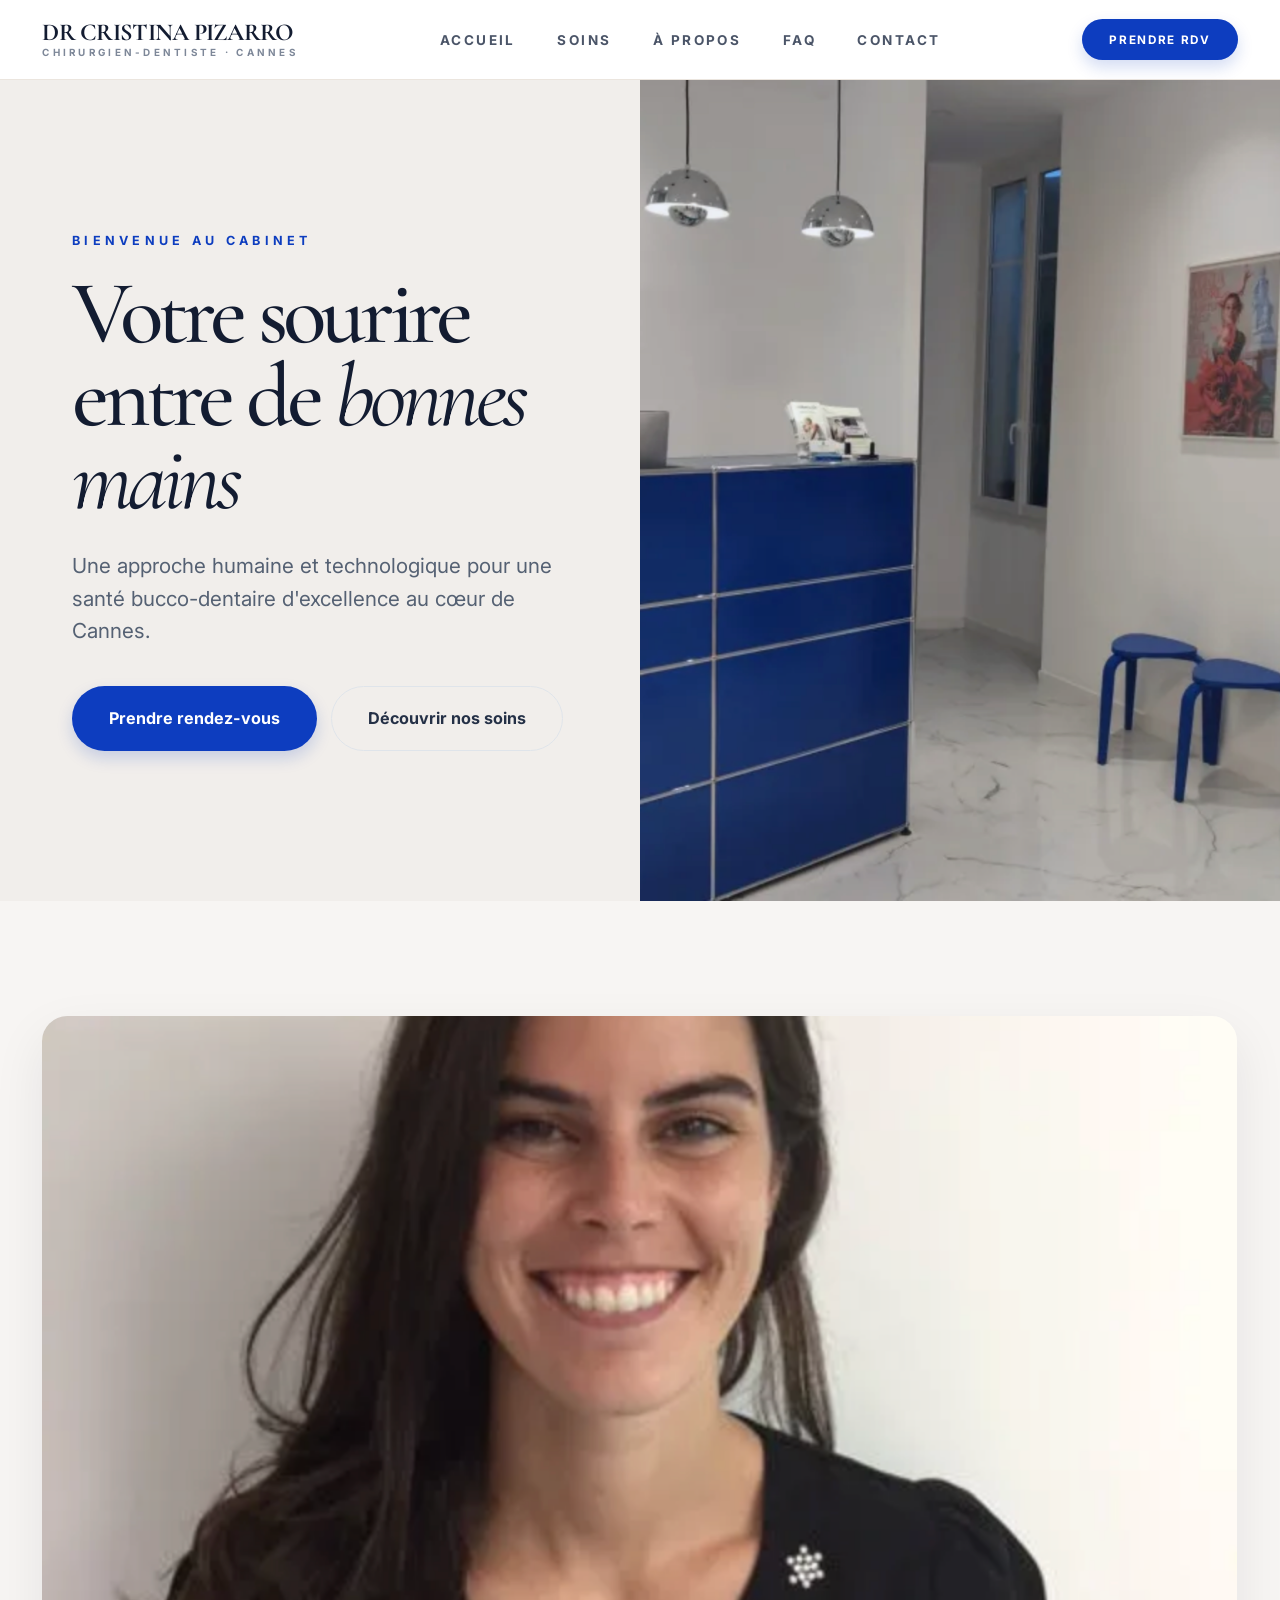
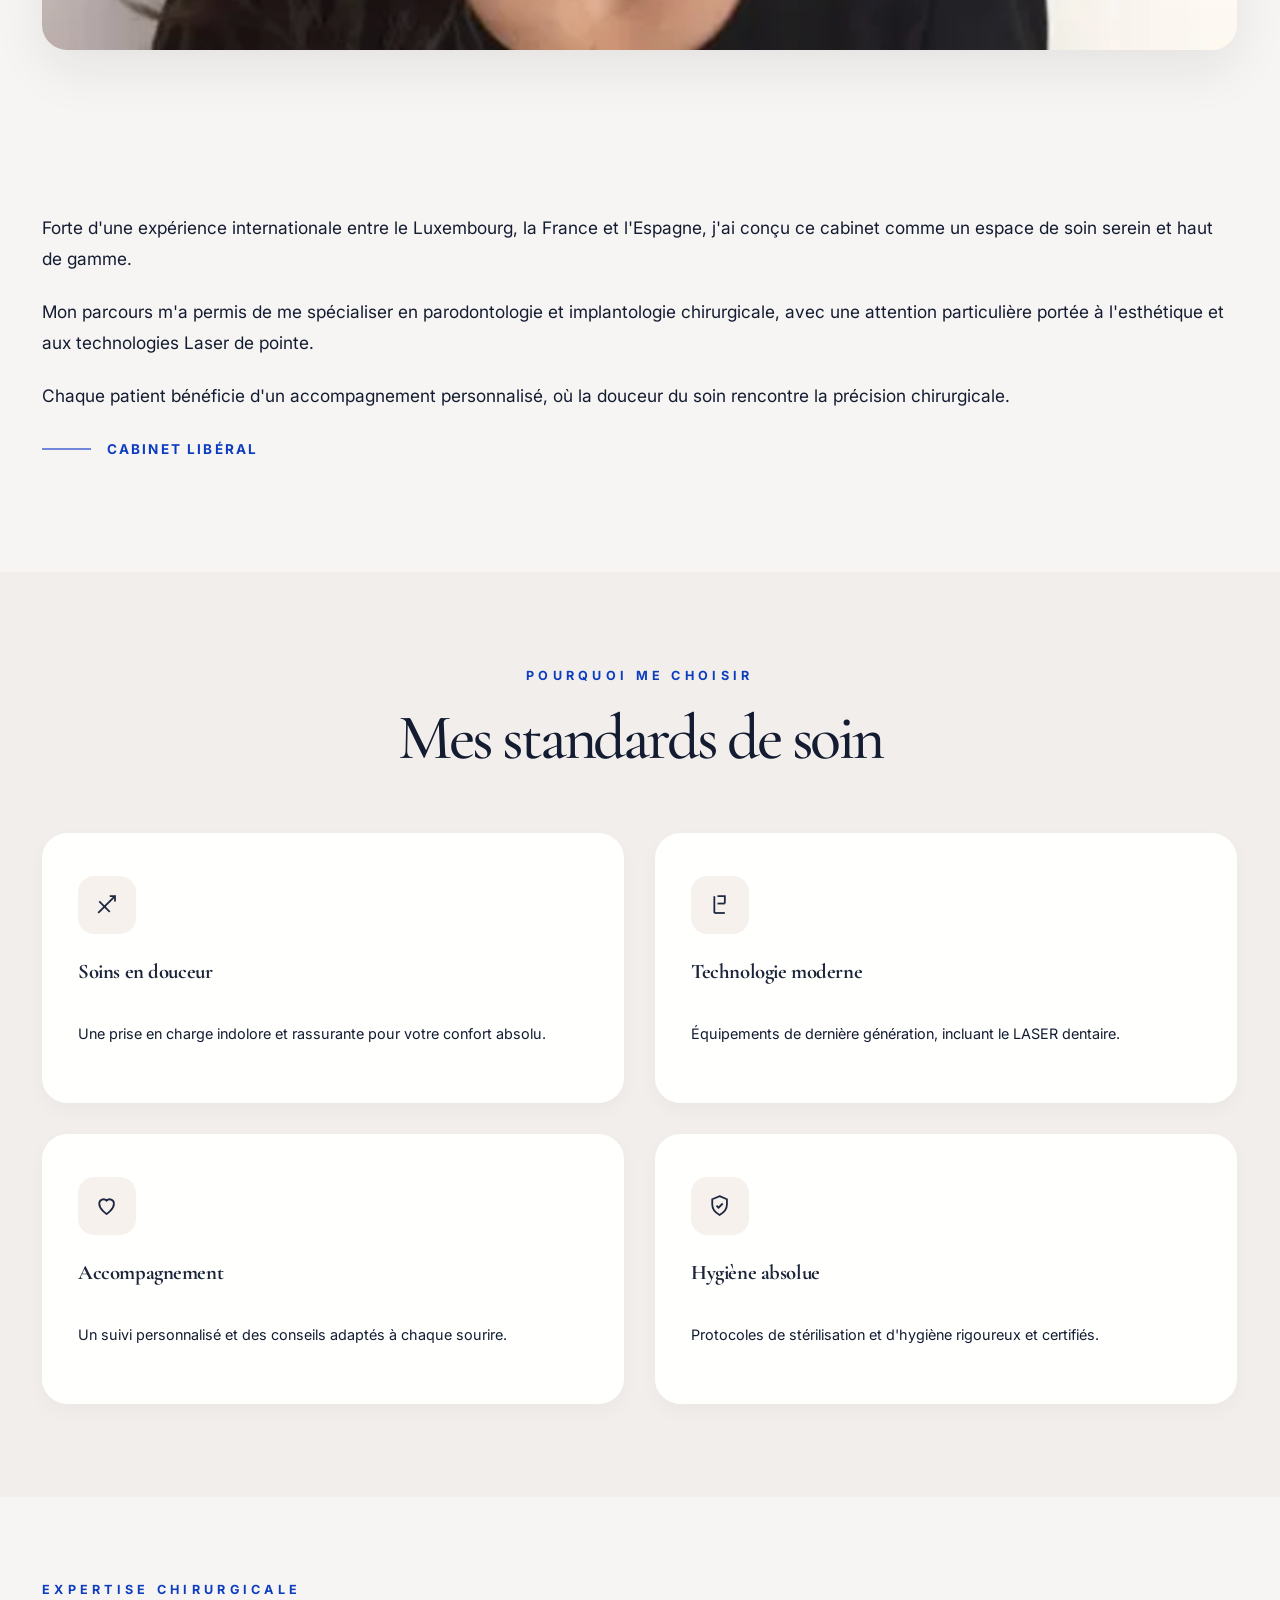
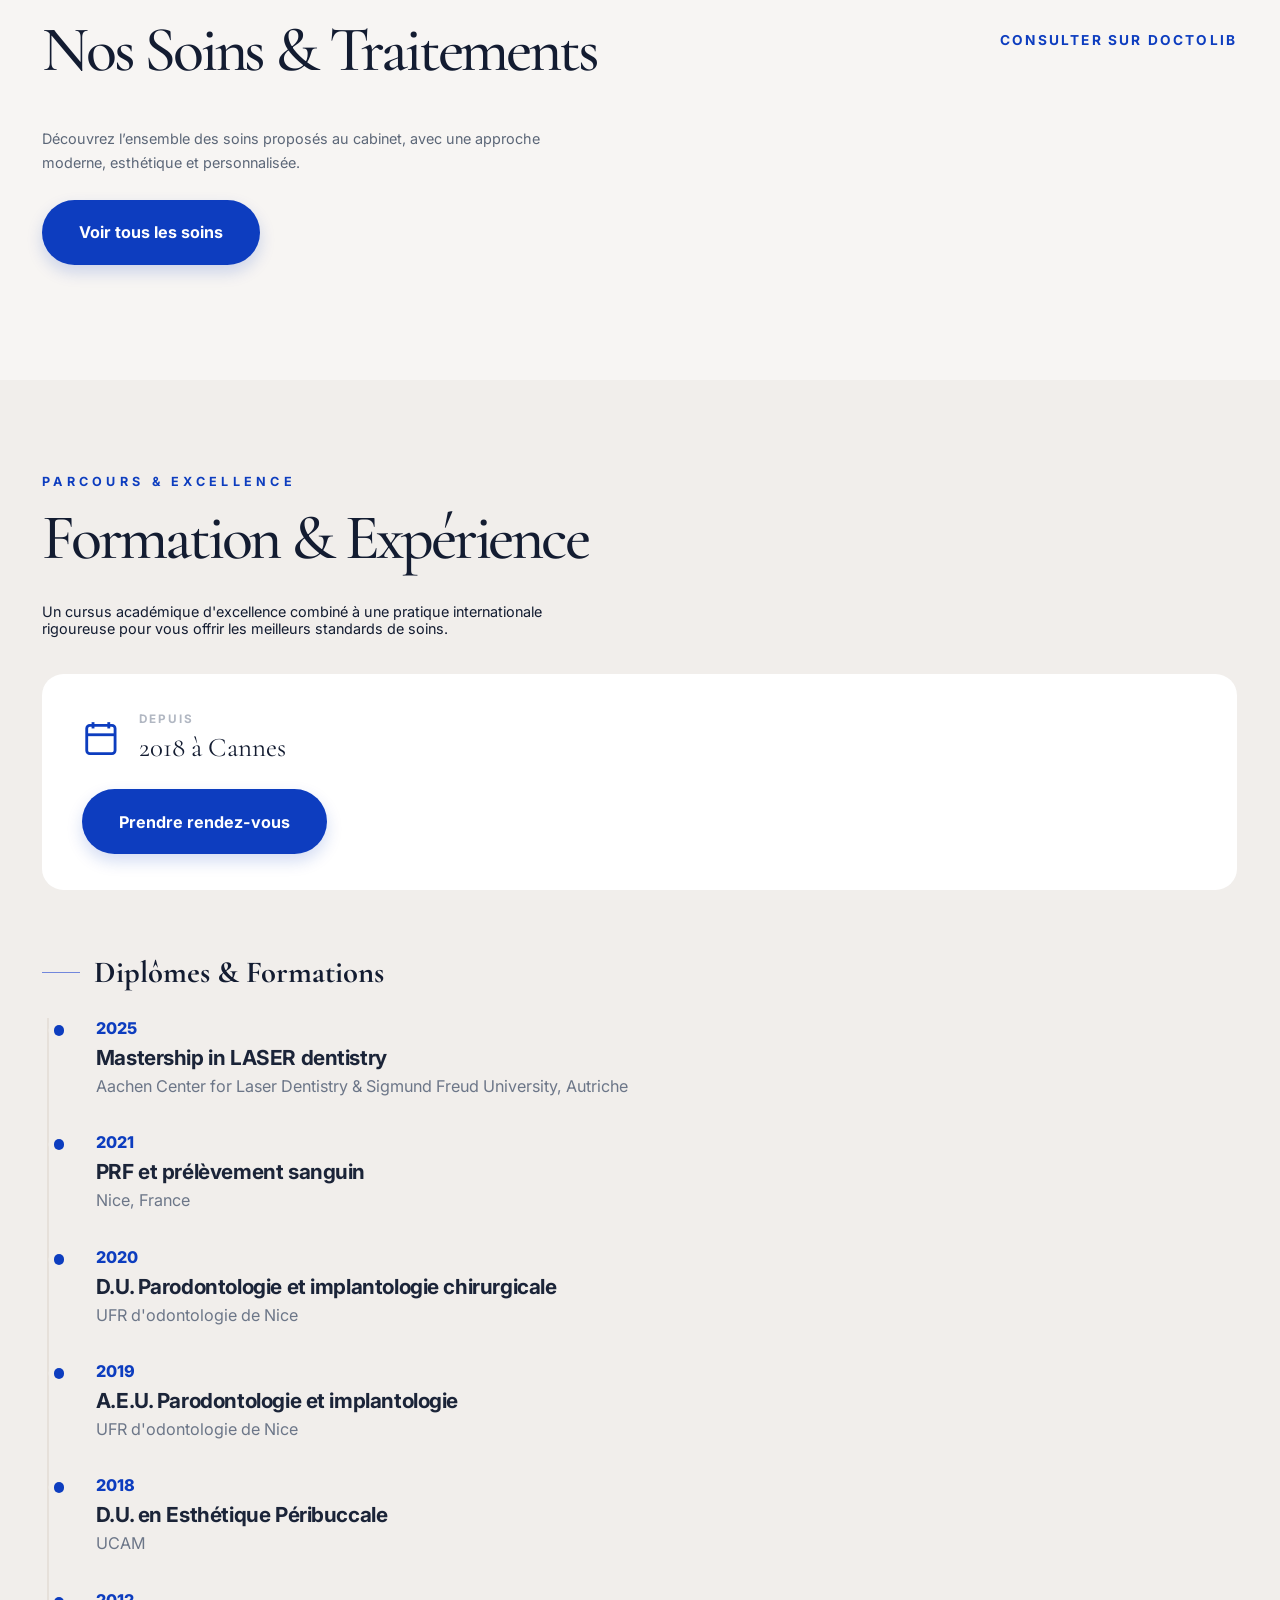
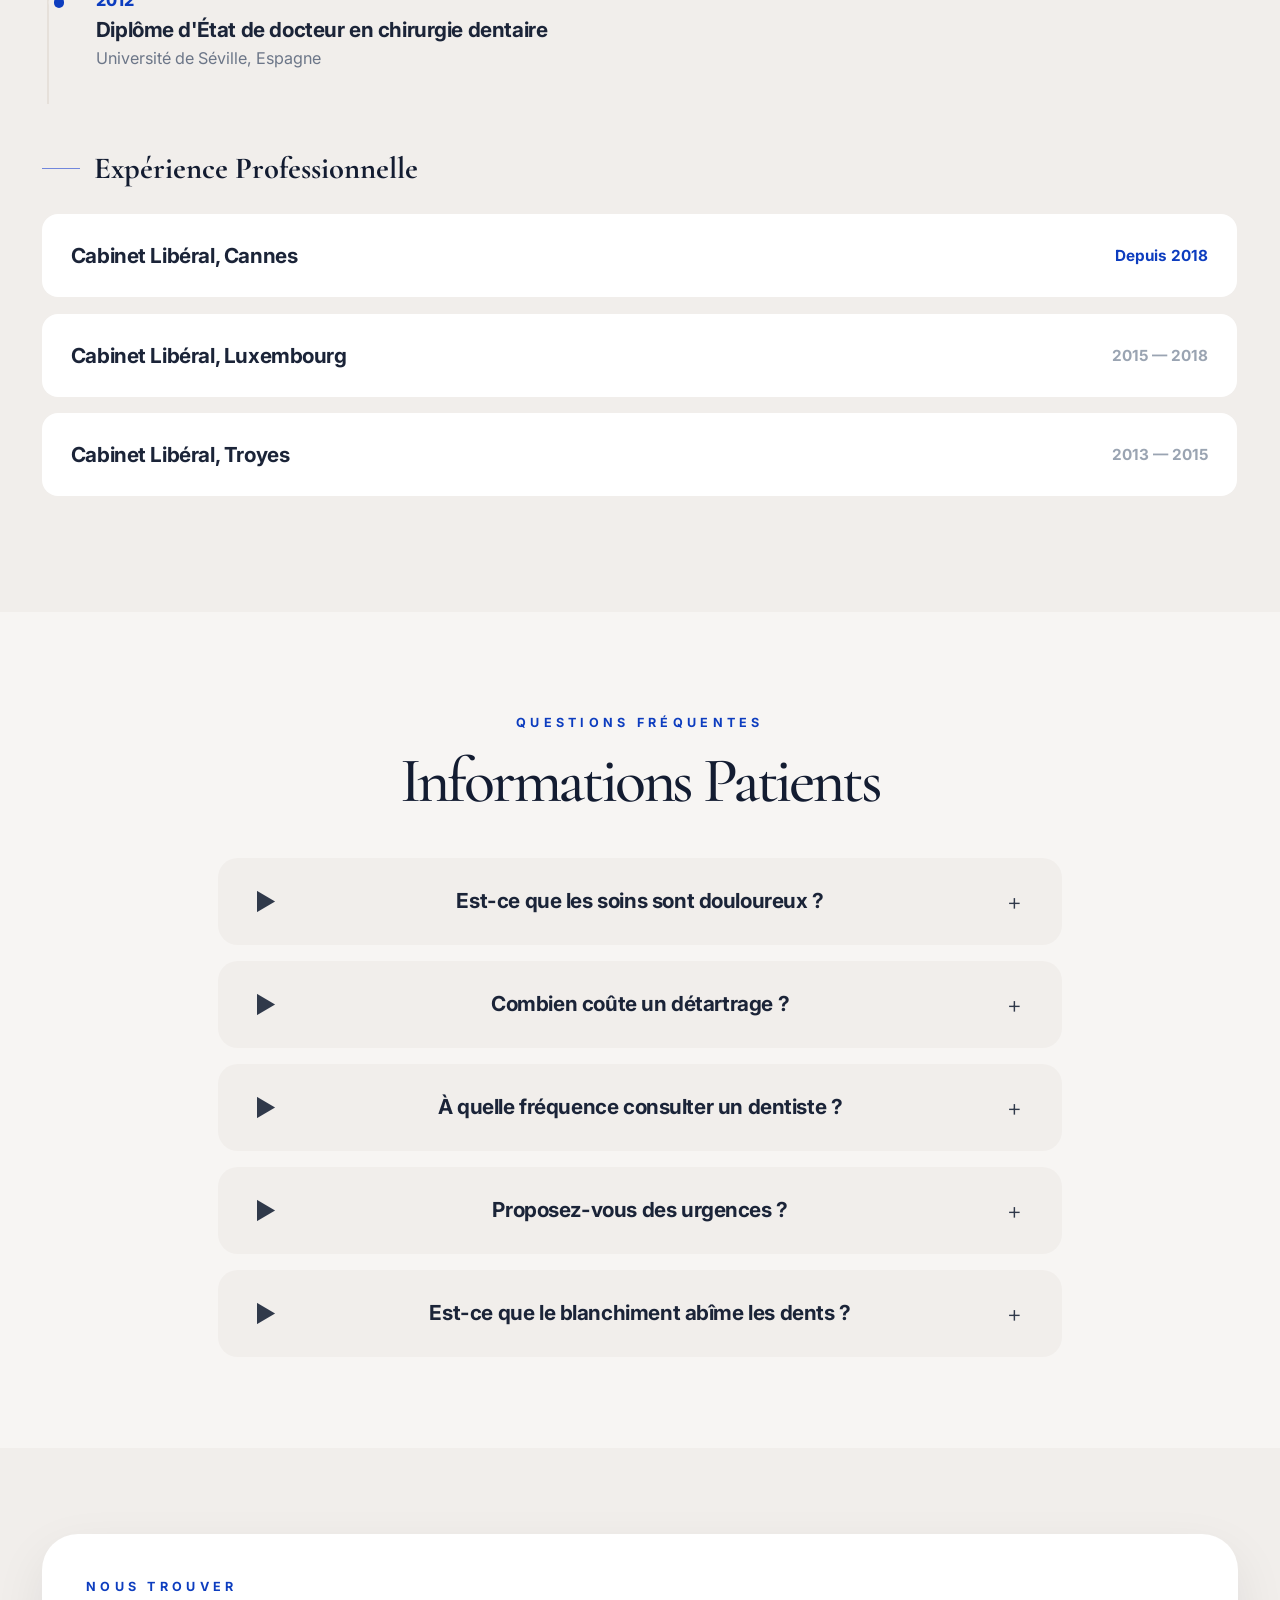
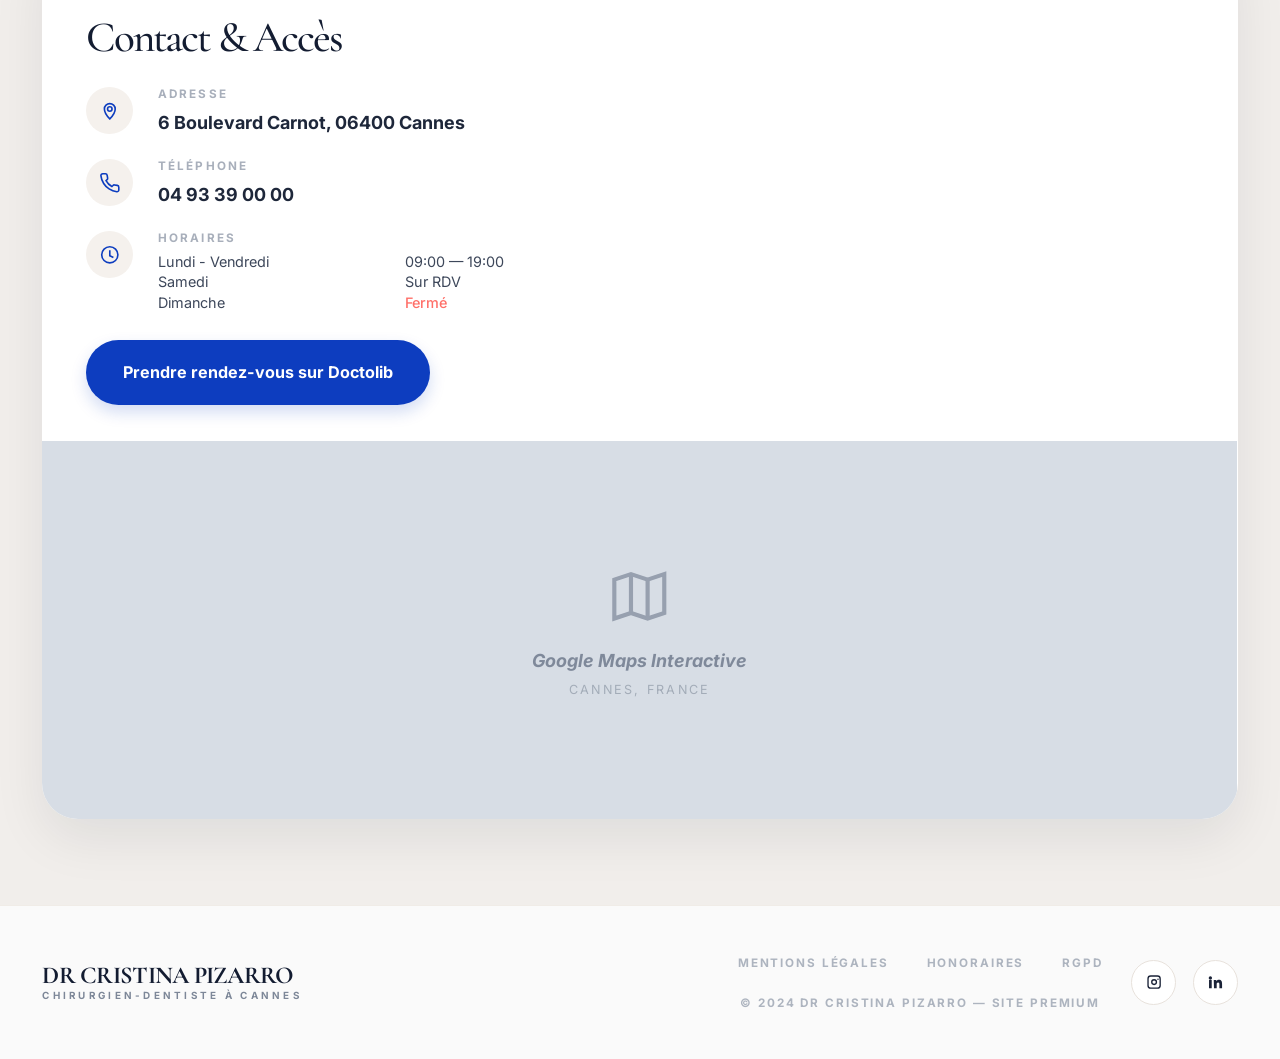
==== index.html @ de42d4ff "first commit" ====
<!DOCTYPE html>
<html lang="fr">
  <head>
    <meta charset="UTF-8" />
    <meta name="viewport" content="width=device-width, initial-scale=1.0" />
    <title>Dr Cristina Pizarro — Chirurgien-dentiste</title>
    <link rel="preconnect" href="https://fonts.googleapis.com" />
    <link rel="preconnect" href="https://fonts.gstatic.com" crossorigin />
    <link rel="stylesheet" href="style.css" />
    <link
      href="https://fonts.googleapis.com/css2?family=Inter:wght@300;400;500;600;700;800&family=Cormorant+Garamond:wght@400;500;600;700&display=swap"
      rel="stylesheet"
    />
  </head>
  <body>
    <header class="site-header">
      <div class="container site-header__inner">
        <a class="brand" href="#accueil">
          <span class="brand__title">DR CRISTINA PIZARRO</span>
          <span class="brand__subtitle">CHIRURGIEN-DENTISTE · CANNES</span>
        </a>

        <nav class="nav">
          <a href="#accueil">Accueil</a>
          <a href="#soins">Soins</a>
          <a href="#apropos">À propos</a>
          <a href="#faq">FAQ</a>
          <a href="#contact">Contact</a>
        </nav>

        <a class="btn btn--primary btn--sm" href="https://www.doctolib.fr/dentiste/cannes/cristina-pizarro-cannes">Prendre RDV</a>
      </div>
    </header>

    <main>
      <section class="hero" id="accueil">
        <div class="hero__grid">
          <div class="hero__left">
            <div class="hero__content">
              <span class="eyebrow">Bienvenue au cabinet</span>
              <h1>
                Votre sourire<br />
                entre de <em>bonnes<br />mains</em>
              </h1>
              <p>
                Une approche humaine et technologique pour une santé
                bucco-dentaire d'excellence au cœur de Cannes.
              </p>
              <div class="hero__actions">
                <a class="btn btn--primary" href="#https://www.doctolib.fr/dentiste/cannes/cristina-pizarro-cannes">Prendre rendez-vous</a>
                <a class="btn btn--secondary" href="soins.html">Découvrir nos soins</a>
              </div>
            </div>
          </div>

          <div class="hero__right">
            <img
              src="cabinet.png"
              alt="Cabinet dentaire"
              class="hero__image"
            />
          </div>
        </div>
      </section>

      <section class="section about" id="apropos">
        <div class="container about__grid">
          <div class="portrait-card">
            <img src="photo.png" alt="Dr Cristina Pizarro" />

            
          </div>

          <div class="about__text">
            <h2>Une approche moderne et humaine</h2>
            <p>
              Forte d'une expérience internationale entre le Luxembourg, la
              France et l'Espagne, j'ai conçu ce cabinet comme un espace de soin
              serein et haut de gamme.
            </p>
            <p>
              Mon parcours m'a permis de me spécialiser en parodontologie et
              implantologie chirurgicale, avec une attention particulière portée
              à l'esthétique et aux technologies Laser de pointe.
            </p>
            <p>
              Chaque patient bénéficie d'un accompagnement personnalisé, où la
              douceur du soin rencontre la précision chirurgicale.
            </p>
            <div class="mini-label">Cabinet libéral</div>
          </div>
        </div>
      </section>

      <section class="section why">
        <div class="container">
          <div class="why__head">
            <span class="eyebrow">Pourquoi me choisir</span>
            <h2 class="section-title" style="margin-top: 24px">
              Mes standards de soin
            </h2>
          </div>

          <div class="why__cards">
            <article class="card">
              <div class="icon-box">
                <svg viewBox="0 0 24 24">
                  <path d="M20 4L9 15" />
                  <path d="M15 4h5v5" />
                  <path d="M4 20l7-7" />
                  <path d="M5 9l10 10" />
                </svg>
              </div>
              <h3 class="serif">Soins en douceur</h3>
              <p>
                Une prise en charge indolore et rassurante pour votre confort
                absolu.
              </p>
            </article>

            <article class="card">
              <div class="icon-box">
                <svg viewBox="0 0 24 24">
                  <path d="M7 4v16" />
                  <path d="M7 20h10" />
                  <path d="M10 4h7v7" />
                  <path d="M10 11h7" />
                </svg>
              </div>
              <h3 class="serif">Technologie moderne</h3>
              <p>
                Équipements de dernière génération, incluant le LASER dentaire.
              </p>
            </article>

            <article class="card">
              <div class="icon-box">
                <svg viewBox="0 0 24 24">
                  <path
                    d="M12 20s-7-4.35-7-10a4 4 0 0 1 7-2.65A4 4 0 0 1 19 10c0 5.65-7 10-7 10z"
                  />
                </svg>
              </div>
              <h3 class="serif">Accompagnement</h3>
              <p>Un suivi personnalisé et des conseils adaptés à chaque sourire.</p>
            </article>

            <article class="card">
              <div class="icon-box">
                <svg viewBox="0 0 24 24">
                  <path d="M12 3l7 3v5c0 5-3.5 8-7 10-3.5-2-7-5-7-10V6l7-3z" />
                  <path d="M9 12l2 2 4-4" />
                </svg>
              </div>
              <h3 class="serif">Hygiène absolue</h3>
              <p>
                Protocoles de stérilisation et d'hygiène rigoureux et certifiés.
              </p>
            </article>
          </div>
        </div>
      </section>

      <section class="section care" id="soins">
        <div class="container">
          <div class="care__head">
            <div>
              <span class="eyebrow">Expertise chirurgicale</span>
              <h2 class="section-title" style="margin-top: 22px">
                Nos Soins & Traitements
              </h2>
            </div>
            <a class="care__link" href="https://www.doctolib.fr/dentiste/cannes/cristina-pizarro-cannes">Consulter sur Doctolib</a>
          </div>

          <div class="care__cta">
  <p>
    Découvrez l’ensemble des soins proposés au cabinet, avec une approche moderne, esthétique et personnalisée.
  </p>

  <a class="btn btn--primary" href="soins.html">
    Voir tous les soins
  </a>
</div>
        </div>
      </section>

      <section class="section experience">
        <div class="container experience__grid">
          <div class="experience__sticky">
            <span class="eyebrow">Parcours & excellence</span>
            <h2 class="section-title" style="margin-top: 18px">
              Formation & Expérience
            </h2>
            <p class="experience__intro" style="margin-top: 34px; max-width: 560px">
              Un cursus académique d'excellence combiné à une pratique
              internationale rigoureuse pour vous offrir les meilleurs standards
              de soins.
            </p>

            <div class="appointment-card">
              <div class="appointment-card__top">
                <svg
                  class="calendar-icon"
                  viewBox="0 0 24 24"
                  fill="none"
                  stroke="currentColor"
                  stroke-width="1.8"
                >
                  <path d="M7 2v4" />
                  <path d="M17 2v4" />
                  <rect x="3" y="4" width="18" height="18" rx="2" />
                  <path d="M3 10h18" />
                </svg>
                <div>
                  <div class="appointment-card__label">Depuis</div>
                  <div class="appointment-card__date">2018 à Cannes</div>
                </div>
              </div>
              <a class="btn btn--primary" href="https://www.doctolib.fr/dentiste/cannes/cristina-pizarro-cannes">Prendre rendez-vous</a>
            </div>
          </div>

          <div>
            <div class="timeline-group">
              <h3 class="timeline-title">Diplômes & Formations</h3>
              <div class="timeline-list">
                <article class="timeline-item">
                  <div class="timeline-item__year">2025</div>
                  <div class="timeline-item__title">
                    Mastership in LASER dentistry
                  </div>
                  <div class="timeline-item__subtitle">
                    Aachen Center for Laser Dentistry & Sigmund Freud
                    University, Autriche
                  </div>
                </article>

                <article class="timeline-item">
                  <div class="timeline-item__year">2021</div>
                  <div class="timeline-item__title">PRF et prélèvement sanguin</div>
                  <div class="timeline-item__subtitle">Nice, France</div>
                </article>

                <article class="timeline-item">
                  <div class="timeline-item__year">2020</div>
                  <div class="timeline-item__title">
                    D.U. Parodontologie et implantologie chirurgicale
                  </div>
                  <div class="timeline-item__subtitle">
                    UFR d'odontologie de Nice
                  </div>
                </article>

                <article class="timeline-item">
                  <div class="timeline-item__year">2019</div>
                  <div class="timeline-item__title">
                    A.E.U. Parodontologie et implantologie
                  </div>
                  <div class="timeline-item__subtitle">
                    UFR d'odontologie de Nice
                  </div>
                </article>

                <article class="timeline-item">
                  <div class="timeline-item__year">2018</div>
                  <div class="timeline-item__title">
                    D.U. en Esthétique Péribuccale
                  </div>
                  <div class="timeline-item__subtitle">UCAM</div>
                </article>

                <article class="timeline-item">
                  <div class="timeline-item__year">2012</div>
                  <div class="timeline-item__title">
                    Diplôme d'État de docteur en chirurgie dentaire
                  </div>
                  <div class="timeline-item__subtitle">
                    Université de Séville, Espagne
                  </div>
                </article>
              </div>
            </div>

            <div class="timeline-group">
              <h3 class="timeline-title">Expérience Professionnelle</h3>
              <div class="experience-list">
                <article class="exp-row">
                  <div class="exp-row__title">Cabinet Libéral, Cannes</div>
                  <div class="exp-row__date">Depuis 2018</div>
                </article>

                <article class="exp-row">
                  <div class="exp-row__title">Cabinet Libéral, Luxembourg</div>
                  <div class="exp-row__date" style="color: #9aa4b2">
                    2015 — 2018
                  </div>
                </article>

                <article class="exp-row">
                  <div class="exp-row__title">Cabinet Libéral, Troyes</div>
                  <div class="exp-row__date" style="color: #9aa4b2">
                    2013 — 2015
                  </div>
                </article>
              </div>
            </div>
          </div>
        </div>
      </section>

      <section class="section faq" id="faq">
        <div class="container">
          <div class="faq__head">
            <span class="eyebrow">Questions fréquentes</span>
            <h2 class="section-title" style="margin-top: 20px">
              Informations Patients
            </h2>
          </div>

          <div class="faq__list">
            <article class="faq-item">
              <button class="faq-trigger" type="button">
                <span class="faq-arrow">▶</span>
                <span class="faq-question">Est-ce que les soins sont douloureux ?</span>
                <span class="faq-plus">+</span>
              </button>
              <div class="faq-answer">
                Non, le cabinet privilégie des protocoles doux, une anesthésie
                adaptée et une approche rassurante pour limiter au maximum
                l'inconfort.
              </div>
            </article>

            <article class="faq-item">
              <button class="faq-trigger" type="button">
                <span class="faq-arrow">▶</span>
                <span class="faq-question">Combien coûte un détartrage ?</span>
                <span class="faq-plus">+</span>
              </button>
              <div class="faq-answer">
                Le tarif dépend de votre situation clinique et de la prise en
                charge. Le plus simple reste de demander un avis personnalisé
                lors d'une consultation.
              </div>
            </article>

            <article class="faq-item">
              <button class="faq-trigger" type="button">
                <span class="faq-arrow">▶</span>
                <span class="faq-question">
                  À quelle fréquence consulter un dentiste ?
                </span>
                <span class="faq-plus">+</span>
              </button>
              <div class="faq-answer">
                En règle générale, une visite de contrôle tous les 6 à 12 mois
                est recommandée afin de prévenir les problèmes avant qu'ils ne
                s'aggravent.
              </div>
            </article>

            <article class="faq-item">
              <button class="faq-trigger" type="button">
                <span class="faq-arrow">▶</span>
                <span class="faq-question">Proposez-vous des urgences ?</span>
                <span class="faq-plus">+</span>
              </button>
              <div class="faq-answer">
                Oui, selon les disponibilités du cabinet. En cas d'urgence, il
                faut contacter directement le secrétariat pour une orientation
                rapide.
              </div>
            </article>

            <article class="faq-item">
              <button class="faq-trigger" type="button">
                <span class="faq-arrow">▶</span>
                <span class="faq-question">
                  Est-ce que le blanchiment abîme les dents ?
                </span>
                <span class="faq-plus">+</span>
              </button>
              <div class="faq-answer">
                Réalisé avec des produits adaptés et sous contrôle professionnel,
                le blanchiment est encadré pour respecter l'émail et la
                sensibilité dentaire.
              </div>
            </article>
          </div>
        </div>
      </section>

      <section class="section contact" id="contact">
        <div class="container">
          <div class="contact-card">
            <div class="contact-card__left">
              <span class="eyebrow">Nous trouver</span>
              <h2>Contact & Accès</h2>

              <div class="contact-info">
                <div class="contact-info__row">
                  <div class="contact-info__icon">
                    <svg viewBox="0 0 24 24">
                      <path
                        d="M12 21s6-6 6-11a6 6 0 1 0-12 0c0 5 6 11 6 11z"
                      />
                      <circle cx="12" cy="10" r="2.5" />
                    </svg>
                  </div>
                  <div>
                    <div class="contact-info__label">Adresse</div>
                    <div class="contact-info__value">
                      <strong>6 Boulevard Carnot, 06400 Cannes</strong>
                    </div>
                  </div>
                </div>

                <div class="contact-info__row">
                  <div class="contact-info__icon">
                    <svg viewBox="0 0 24 24">
                      <path
                        d="M22 16.9v3a2 2 0 0 1-2.2 2 19.8 19.8 0 0 1-8.6-3.1A19.4 19.4 0 0 1 5.2 12.8 19.8 19.8 0 0 1 2.1 4.1 2 2 0 0 1 4.1 2h3a2 2 0 0 1 2 1.7l.5 3a2 2 0 0 1-.6 1.8L7.8 9.7a16 16 0 0 0 6.5 6.5l1.2-1.2a2 2 0 0 1 1.8-.6l3 .5A2 2 0 0 1 22 16.9z"
                      />
                    </svg>
                  </div>
                  <div>
                    <div class="contact-info__label">Téléphone</div>
                    <div class="contact-info__value">
                      <strong>04 93 39 00 00</strong>
                    </div>
                  </div>
                </div>

                <div class="contact-info__row">
                  <div class="contact-info__icon">
                    <svg viewBox="0 0 24 24">
                      <circle cx="12" cy="12" r="9" />
                      <path d="M12 7v6l4 2" />
                    </svg>
                  </div>
                  <div>
                    <div class="contact-info__label">Horaires</div>
                    <div class="hours">
                      <span>Lundi - Vendredi</span><span>09:00 — 19:00</span>
                      <span>Samedi</span><span>Sur RDV</span>
                      <span>Dimanche</span><span class="closed">Fermé</span>
                    </div>
                  </div>
                </div>
              </div>

              <a
                class="btn btn--primary"
                href="https://www.doctolib.fr/dentiste/cannes/cristina-pizarro-cannes"
                target="_blank"
                rel="noreferrer"
              >
                Prendre rendez-vous sur Doctolib
              </a>
            </div>

            <div class="contact-card__right">
              <div class="map-placeholder">
                <svg viewBox="0 0 24 24">
                  <path d="M3 6l6-2 6 2 6-2v14l-6 2-6-2-6 2V6z" />
                  <path d="M9 4v14" />
                  <path d="M15 6v14" />
                </svg>
                <strong>Google Maps Interactive</strong>
                <span>Cannes, France</span>
              </div>
            </div>
          </div>
        </div>
      </section>
    </main>

    <footer class="footer">
      <div class="container footer__inner">
        <a class="brand" href="#accueil">
          <span class="brand__title">DR CRISTINA PIZARRO</span>
          <span class="brand__subtitle">CHIRURGIEN-DENTISTE À CANNES</span>
        </a>

        <div>
          <nav class="footer-nav">
            <a href="#">Mentions légales</a>
            <a href="#">Honoraires</a>
            <a href="#">RGPD</a>
          </nav>
          <div class="footer-copy" style="margin-top: 26px; text-align: center">
            © 2024 Dr Cristina Pizarro — Site premium
          </div>
        </div>

        <div class="socials">
          <a class="social" href="#" aria-label="Instagram">
            <svg viewBox="0 0 24 24">
              <path
                d="M7 2h10a5 5 0 0 1 5 5v10a5 5 0 0 1-5 5H7a5 5 0 0 1-5-5V7a5 5 0 0 1 5-5zm0 2a3 3 0 0 0-3 3v10a3 3 0 0 0 3 3h10a3 3 0 0 0 3-3V7a3 3 0 0 0-3-3H7zm5 3.5A4.5 4.5 0 1 1 7.5 12 4.5 4.5 0 0 1 12 7.5zm0 2A2.5 2.5 0 1 0 14.5 12 2.5 2.5 0 0 0 12 9.5zM17.8 6.7a1.1 1.1 0 1 1-1.1 1.1 1.1 1.1 0 0 1 1.1-1.1z"
              />
            </svg>
          </a>
          <a class="social" href="#" aria-label="LinkedIn">
            <svg viewBox="0 0 24 24">
              <path
                d="M4.98 3.5a2.48 2.48 0 1 1 0 4.96 2.48 2.48 0 0 1 0-4.96zM3 9h4v12H3zm7 0h3.8v1.7h.05c.53-1 1.82-2.06 3.75-2.06 4.01 0 4.75 2.64 4.75 6.08V21h-4v-5.53c0-1.32-.02-3.02-1.84-3.02-1.85 0-2.13 1.44-2.13 2.93V21h-4z"
              />
            </svg>
          </a>
        </div>
      </div>
    </footer>

    <script>
  document.documentElement.classList.add("is-ready");

  /* FAQ */
  document.querySelectorAll(".faq-trigger").forEach((button) => {
    button.addEventListener("click", () => {
      const item = button.closest(".faq-item");
      item.classList.toggle("active");
    });
  });

  /* Apparitions progressives */
  const revealGroups = [
    { selector: ".hero__content > *", base: "reveal", stagger: true },
    { selector: ".hero__image", base: "reveal-zoom" },

    { selector: ".portrait-card", base: "reveal-left" },
    { selector: ".about__text > *", base: "reveal-right", stagger: true },

    { selector: ".why__head > *", base: "reveal", stagger: true },
    { selector: ".why__cards .card", base: "reveal", stagger: true },

    { selector: ".care__head > *", base: "reveal", stagger: true },
    { selector: ".care__cta > *", base: "reveal", stagger: true },

    { selector: ".experience__sticky > *", base: "reveal-left", stagger: true },
    { selector: ".timeline-group", base: "reveal-right", stagger: true },
    { selector: ".timeline-item", base: "reveal", stagger: true },
    { selector: ".exp-row", base: "reveal", stagger: true },

    { selector: ".faq__head > *", base: "reveal", stagger: true },
    { selector: ".faq-item", base: "reveal", stagger: true },

    { selector: ".contact-card__left > *", base: "reveal-left", stagger: true },
    { selector: ".contact-card__right", base: "reveal-right" },

  ];

  revealGroups.forEach((group) => {
    const elements = document.querySelectorAll(group.selector);

    elements.forEach((el, index) => {
      el.classList.add(group.base);

      if (group.stagger) {
        const delayClass = `delay-${(index % 6) + 1}`;
        el.classList.add(delayClass);
      }
    });
  });

  const observer = new IntersectionObserver(
    (entries, obs) => {
      entries.forEach((entry) => {
        if (entry.isIntersecting) {
          entry.target.classList.add("is-visible");
          obs.unobserve(entry.target);
        }
      });
    },
    {
      threshold: 0.14,
      rootMargin: "0px 0px -8% 0px"
    }
  );

  document
    .querySelectorAll(".reveal, .reveal-left, .reveal-right, .reveal-zoom")
    .forEach((el) => observer.observe(el));

  /* Hero visible direct au chargement */
  window.addEventListener("load", () => {
    document
      .querySelectorAll(".hero .reveal, .hero .reveal-left, .hero .reveal-right, .hero .reveal-zoom")
      .forEach((el) => {
        el.classList.add("is-visible");
      });
  });
</script>
  </body>
</html>
---- style.css ----
:root {
  --bg: #f7f5f3;
  --bg-soft: #f1eeeb;
  --surface: #ffffff;
  --surface-2: #faf8f6;
  --line: #ebe5de;
  --line-soft: #f0ebe5;
  --text: #131c31;
  --muted: #677286;
  --muted-soft: #adb4c0;
  --blue: #0d3dbf;
  --blue-hover: #0a33a2;
  --map: #d7dde5;
  --danger: #ff6f68;
  --shadow-lg: 0 1.375rem 3.625rem rgba(17, 24, 39, 0.08);
  --shadow-md: 0 1.125rem 2.25rem rgba(17, 24, 39, 0.07);
  --radius-2xl: 2.5rem;
  --radius-xl: 2rem;
  --radius-lg: 1.75rem;
  --radius-md: 1.375rem;
  --container: 83rem;
}

* {
  box-sizing: border-box;
  margin: 0;
  padding: 0;
}

html {
  scroll-behavior: smooth;
  font-size: 90%;
}

body {
  font-family: "Inter", sans-serif;
  background: var(--bg);
  color: var(--text);
}

img {
  display: block;
  max-width: 100%;
}

a {
  color: inherit;
  text-decoration: none;
}

button,
input,
textarea {
  font: inherit;
}

.container {
  width: min(calc(100% - 4rem), var(--container));
  margin: 0 auto;
}

.serif {
  font-family: "Cormorant Garamond", serif;
}

.eyebrow {
  display: inline-block;
  font-size: 0.875rem;
  line-height: 1;
  letter-spacing: 0.34em;
  text-transform: uppercase;
  font-weight: 700;
  color: var(--blue);
}

.section {
  padding: 8rem 0;
}

.site-header {
  position: sticky;
  top: 0;
  z-index: 100;
  background: rgba(255, 255, 255, 0.94);
  backdrop-filter: blur(0.75rem);
  border-bottom: 1px solid var(--line);
}

.site-header__inner {
  height: 5.5rem;
  display: flex;
  align-items: center;
  justify-content: space-between;
  gap: 1.75rem;
}

.brand {
  display: flex;
  flex-direction: column;
  gap: 0.125rem;
  min-width: 15.5rem;
}

.brand__title {
  font-family: "Cormorant Garamond", serif;
  font-size: 1.6875rem;
  line-height: 0.95;
  font-weight: 700;
  letter-spacing: -0.03em;
}

.brand__subtitle {
  font-size: 0.6875rem;
  letter-spacing: 0.33em;
  text-transform: uppercase;
  color: #7d8798;
  font-weight: 700;
}

.nav {
  display: flex;
  align-items: center;
  gap: 2.875rem;
}

.nav a {
  font-size: 0.9375rem;
  text-transform: uppercase;
  letter-spacing: 0.18em;
  font-weight: 700;
  color: #4b5568;
  transition: color 0.2s ease;
}

.nav a:hover {
  color: var(--blue);
}

.btn {
  display: inline-flex;
  align-items: center;
  justify-content: center;
  border-radius: 62.4375rem;
  border: 1px solid transparent;
  min-height: 4.5rem;
  padding: 0 2.5rem;
  font-size: 1.125rem;
  font-weight: 700;
  transition: 0.22s ease;
  cursor: pointer;
  white-space: nowrap;
}

.btn--sm {
  min-height: 2.875rem;
  padding: 0 1.8125rem;
  font-size: 0.8125rem;
  letter-spacing: 0.14em;
  text-transform: uppercase;
}

.btn--primary {
  background: var(--blue);
  color: white;
  box-shadow: 0 0.5rem 1.125rem rgba(13, 61, 191, 0.18);
}

.btn--primary:hover {
  background: var(--blue-hover);
  transform: translateY(-0.0625rem);
}

.btn--secondary {
  background: transparent;
  border-color: #dfe4ea;
  color: #243046;
}

.btn--secondary:hover {
  background: #fff;
}

.hero {
  padding: 0;
}

.hero__grid {
  min-height: calc(100vh - 5.5rem);
  display: grid;
  grid-template-columns: 1fr 1fr;
}

.hero__left {
  background: var(--bg-soft);
  display: flex;
  align-items: center;
}

.hero__right {
  position: relative;
  overflow: hidden;
}

.hero__image {
  width: 100%;
  height: 100%;
  object-fit: cover;
}

.hero__right::after {
  content: "";
  position: absolute;
  inset: 0;
  background: rgba(13, 61, 191, 0.08); /* léger bleu */
}

.hero__content {
  width: min(100%, 44rem);
  margin: 0;
  padding: 5rem 3.5rem 5rem 5rem;
}

.hero h1 {
  margin-top: 1.75rem;
  font-family: "Cormorant Garamond", serif;
  font-size: clamp(4.5rem, 7.2vw, 6.25rem);
  line-height: 0.92;
  letter-spacing: -0.055em;
  font-weight: 500;
}

.hero h1 em {
  font-style: italic;
  font-weight: 400;
}

.hero p {
  max-width: 35rem;
  margin-top: 2rem;
  font-size: 1.4375rem;
  line-height: 1.58;
  color: #556173;
}

.hero__actions {
  display: flex;
  gap: 1rem;
  flex-wrap: wrap;
  margin-top: 2.625rem;
}

.hero__sparkle {
  position: absolute;
  inset: 0;
  display: grid;
  place-items: center;
  opacity: 0.34;
}

.hero__sparkle svg {
  width: 9.375rem;
  height: 9.375rem;
}

.about {
  padding-top: 8rem;
}

.about__grid {
  display: grid;
  grid-template-columns: 1.02fr 1fr;
  gap: 5.5rem;
  align-items: center;
}

.portrait-card {
  position: relative;
  border-radius: 1.75rem;
  overflow: hidden;
  box-shadow: var(--shadow-lg);
  height: 44rem;
}

.portrait-card img {
  width: 100%;
  height: 100%;
  object-fit: cover;
  display: block;
}

.portrait-card__top {
  height: 17.875rem;
  background: var(--bg-soft);
  display: flex;
  flex-direction: column;
  align-items: center;
  justify-content: center;
  gap: 1.5rem;
  border-top-left-radius: 1.75rem;
  border-top-right-radius: 1.75rem;
}

.portrait-card__bottom {
  height: 26.375rem;
  border-bottom-left-radius: 1.75rem;
  border-bottom-right-radius: 1.75rem;
  overflow: hidden; /* 🔥 important */
}

.portrait-card__bottom img {
  width: 100%;
  height: 100%;
  object-fit: cover;
}

.portrait-icon {
  width: 6.5rem;
  height: 6.5rem;
  border: 0.3125rem solid #c9d0d8;
  border-radius: 50%;
  position: relative;
}

.portrait-icon::before,
.portrait-icon::after {
  content: "";
  position: absolute;
  left: 50%;
  transform: translateX(-50%);
  border: 0.3125rem solid #c9d0d8;
}

.portrait-icon::before {
  top: 1.125rem;
  width: 2rem;
  height: 2rem;
  border-radius: 50%;
}

.portrait-icon::after {
  bottom: 0.875rem;
  width: 3.75rem;
  height: 1.75rem;
  border-top-left-radius: 2.5rem;
  border-top-right-radius: 2.5rem;
  border-bottom: none;
}

.portrait-name {
  color: #9ba5b2;
  font-size: 1.1875rem;
  font-style: italic;
}

.about h2,
.section-title {
  font-family: "Cormorant Garamond", serif;
  font-size: clamp(3.5rem, 5vw, 4.75rem);
  line-height: 0.96;
  letter-spacing: -0.05em;
  font-weight: 500;
}

.about__text {
  display: flex;
  flex-direction: column;
  gap: 1.5rem;
}

.about__text p {
  font-size: 1.2rem;
  line-height: 1.8;
}

.experience__intro,
.card p,
.care-card p,

.care__cta {
  max-width: 600px;
  margin-top: 40px;
}

.care__cta p {
  font-size: 1.8rem;
  line-height: 1.6;
  color: #5c6778;
  margin-bottom: 24px;
}
.contact-info__value,
.faq-answer {
  font-size: 1.3125rem;
  line-height: 1.58;
  color: #5c6778;
}

.mini-label {
  margin-top: 0.625rem;
  display: flex;
  align-items: center;
  gap: 1.125rem;
  color: var(--blue);
  text-transform: uppercase;
  letter-spacing: 0.16em;
  font-size: 0.9375rem;
  font-weight: 700;
}

.mini-label::before {
  content: "";
  width: 3.375rem;
  height: 0.125rem;
  background: #7287dc;
}

.why {
  background: var(--bg-soft);
  text-align: center;
  padding-top: 6.5rem;
  padding-bottom: 6.5rem;
}

.why__head {
  max-width: 61.25rem;
  margin: 0 auto 4.5rem;
}

.why__cards {
  display: grid;
  grid-template-columns: repeat(4, 1fr);
  gap: 2.125rem;
}

.card {
  background: rgba(255, 255, 255, 0.95);
  border-radius: 1.75rem;
  padding: 3rem 2.5rem 2.5rem;
  min-height: 18.75rem;
  text-align: left;
  box-shadow: 0 0.5rem 1.375rem rgba(15, 23, 42, 0.03);
}

/* Base */
.card {
  transition:
    transform 0.4s cubic-bezier(0.22, 1, 0.36, 1),
    background 0.3s ease,
    box-shadow 0.3s ease;
  cursor: pointer;
  position: relative;
}

/* Hover principal */
.card:hover {
  background: #002FA7;
  transform: translateY(-10px) scale(1.02);
  box-shadow: 0 20px 50px rgba(0, 47, 167, 0.2);
}

/* Texte blanc */
.card:hover h3,
.card:hover p {
  color: white;
}

/* Icône */
.card:hover .icon-box {
  background: rgba(255, 255, 255, 0.15);
}

.card:hover .icon-box svg {
  stroke: white;
}
/* effet de groupe */
.why__cards:hover .card {
  opacity: 0.6;
  transform: scale(0.98);
  transition: all 0.4s ease;
}

/* la card survolée reste focus */
.why__cards .card:hover {
  opacity: 1;
  transform: translateY(-10px) scale(1.02);
}

/* DELAYS progressifs */
.why__cards .card:nth-child(1) { transition-delay: 0.05s; }
.why__cards .card:nth-child(2) { transition-delay: 0.1s; }
.why__cards .card:nth-child(3) { transition-delay: 0.15s; }
.why__cards .card:nth-child(4) { transition-delay: 0.2s; }

/* effet de groupe */
.why__cards:hover .card {
  opacity: 0.6;
  transform: scale(0.98);
  transition: all 0.4s ease;
}

/* la card survolée reste focus */
.why__cards .card:hover {
  opacity: 1;
  transform: translateY(-10px) scale(1.02);
}

/* DELAYS progressifs */
.why__cards .card:nth-child(1) { transition-delay: 0.05s; }
.why__cards .card:nth-child(2) { transition-delay: 0.1s; }
.why__cards .card:nth-child(3) { transition-delay: 0.15s; }
.why__cards .card:nth-child(4) { transition-delay: 0.2s; }


.icon-box {
  width: 4rem;
  height: 4rem;
  border-radius: 1.125rem;
  background: #f6f1ec;
  display: grid;
  place-items: center;
  margin-bottom: 1.75rem;
}

.icon-box svg {
  width: 1.75rem;
  height: 1.75rem;
  stroke: #1d2740;
  stroke-width: 1.7;
  fill: none;
}

.card h3,
.care-card h3,
.timeline-item__title,
.exp-row__title,
.faq-question {
  font-size: 1.4375rem;
  line-height: 1.25;
  letter-spacing: -0.02em;
  font-weight: 700;
  color: #1b2438;
}

.care p {
  font-size: 1rem;
  line-height: 1.7;
  max-width: 500px;
}

.care-card p {
  margin-top: 1.125rem;
}

.care {
  padding-top: 5.75rem;
}

.care__head {
  display: flex;
  justify-content: space-between;
  align-items: flex-start;
  gap: 2rem;
  margin-bottom: 3.25rem;
}

.care__link {
  margin-top: 3.625rem;
  font-size: 0.95rem; /* un peu réduit */
  text-transform: uppercase;
  letter-spacing: 0.16em;
  color: var(--blue);
  font-weight: 700;
  display: inline-block;
  position: relative;
  padding-bottom: 0.5rem;
  transition: color 0.3s ease;
}

/* ligne animée */
.care__link::after {
  content: "";
  position: absolute;
  left: 0;
  bottom: 0;
  width: 0%;
  height: 2px;
  background: #002FA7;
  transition: width 0.3s ease;
}

/* hover */
.care__link:hover {
  color: #002FA7;
}

.care__link:hover::after {
  width: 100%;
}

.care__grid {
  display: grid;
  grid-template-columns: repeat(4, 1fr);
  gap: 1.875rem;
}

.care-card {
  border: 1px solid var(--line);
  border-radius: 1.625rem;
  padding: 2rem 2.25rem 2.125rem;
  min-height: 15.25rem;
  background: rgba(255, 255, 255, 0.3);
}

.care-card .icon-box {
  width: 3.25rem;
  height: 3.25rem;
  border-radius: 1rem;
  background: transparent;
  margin-bottom: 1.125rem;
  justify-content: flex-start;
  place-items: start;
}

.care-card .icon-box svg {
  stroke: var(--blue);
}

.experience {
  background: var(--bg-soft);
  padding-top: 6.375rem;
}

.experience__grid {
  display: grid;
  grid-template-columns: 0.92fr 1.08fr;
  gap: 4.375rem;
  align-items: start;
}

.experience__sticky {
  position: sticky;
  top: 7.5rem;
}

.appointment-card {
  margin-top: 2.625rem;
  background: white;
  border-radius: 1.5rem;
  padding: 2.625rem 2.75rem 2.5rem;
}

.appointment-card__top {
  display: flex;
  align-items: center;
  gap: 1.375rem;
  margin-bottom: 1.75rem;
}

.calendar-icon {
  width: 2.625rem;
  height: 2.625rem;
  color: var(--blue);
}

.appointment-card__label {
  color: #b1b7c2;
  text-transform: uppercase;
  letter-spacing: 0.16em;
  font-size: 0.8125rem;
  font-weight: 700;
}

.appointment-card__date {
  margin-top: 0.375rem;
  font-family: "Cormorant Garamond", serif;
  font-size: 1.875rem;
}

.timeline-group + .timeline-group {
  margin-top: 3.25rem;
}

.timeline-title {
  display: flex;
  align-items: center;
  gap: 1rem;
  font-family: "Cormorant Garamond", serif;
  font-size: 2.125rem;
  margin-bottom: 1.875rem;
}

.timeline-title::before {
  content: "";
  width: 2.625rem;
  height: 0.125rem;
  background: #7287dc;
}

.timeline-list {
  position: relative;
  padding-left: 1.125rem;
}

.timeline-list::before {
  content: "";
  position: absolute;
  left: 0.375rem;
  top: 0;
  bottom: 0;
  width: 0.125rem;
  background: #e6e0da;
}

.timeline-item {
  position: relative;
  padding-left: 2.625rem;
  padding-bottom: 2.375rem;
}

.timeline-item::before {
  content: "";
  position: absolute;
  left: -0.3125rem;
  top: 0.5rem;
  width: 0.75rem;
  height: 0.75rem;
  border-radius: 50%;
  background: var(--blue);
  box-shadow: 0 0 0 0.375rem var(--bg-soft);
}

.timeline-item__year {
  font-size: 1.125rem;
  font-weight: 800;
  color: var(--blue);
  margin-bottom: 0.5rem;
}

.timeline-item__title {
  margin-bottom: 0.25rem;
}

.timeline-item__subtitle {
  font-size: 1.125rem;
  color: #6c7688;
  line-height: 1.45;
}

.experience-list {
  display: flex;
  flex-direction: column;
  gap: 1.125rem;
}

.exp-row {
  display: flex;
  align-items: center;
  justify-content: space-between;
  gap: 1.5rem;
  padding: 2rem;
  background: white;
  border-radius: 1.125rem;
}

.exp-row__date {
  font-size: 1.0625rem;
  color: var(--blue);
  font-weight: 700;
  white-space: nowrap;
}

.faq {
  padding-top: 7rem;
  padding-bottom: 6.375rem;
}

.faq__head {
  text-align: center;
  margin-bottom: 3.25rem;
}

.faq__list {
  max-width: 58.625rem;
  margin: 0 auto;
  display: flex;
  flex-direction: column;
  gap: 1.125rem;
}

.faq-item {
  background: var(--bg-soft);
  border-radius: 1.375rem;
  overflow: hidden;
}

.faq-trigger {
  width: 100%;
  background: transparent;
  border: none;
  display: grid;
  grid-template-columns: 2.125rem 1fr 2.125rem;
  align-items: center;
  gap: 1.125rem;
  padding: 2rem 2.25rem;
  cursor: pointer;
}

.faq-arrow,
.faq-plus {
  font-size: 1.625rem;
  color: #30394a;
  text-align: center;
}

.faq-plus {
  font-weight: 300;
}

.faq-answer {
  max-height: 0;
  overflow: hidden;
  opacity: 0;
  transform: translateY(-10px);
  padding: 0 5.375rem;
  transition:
    max-height 0.6s cubic-bezier(0.22, 1, 0.36, 1),
    opacity 0.4s ease,
    transform 0.4s ease,
    padding 0.4s ease;
}

.faq-trigger {
  transition: background 0.25s ease;
}

.faq-item.active .faq-trigger {
  background: rgba(0, 47, 167, 0.05);
}

/* état ouvert */
.faq-item.active .faq-answer {
  max-height: 12.5rem;
  opacity: 1;
  transform: translateY(0);
  padding: 0 5.375rem 1.75rem;
}

.faq-item.active .faq-plus {
  transform: rotate(45deg);
}

.faq-item {
  background: var(--bg-soft);
  border-radius: 1.375rem;
  overflow: hidden;
}

.contact {
  background: var(--bg-soft);
  padding-top: 2rem;
}

.contact-card {
  display: grid;
  grid-template-columns: 1fr 1fr;
  background: white;
  border-radius: 2.5rem;
  overflow: hidden;
  box-shadow: var(--shadow-lg);
}

.contact {
  background: var(--bg-soft);
  padding: 6rem 0; /* avant petit padding-top */
}

.contact-card__left {
  padding: 3rem 3rem 2.5rem;
}

.contact-card__right {
  background: #d7dde5;
  min-height: 32rem;
  display: grid;
  place-items: center;
  color: #7f899a;
}

.map-placeholder {
  text-align: center;
}

.map-placeholder svg {
  width: 4.625rem;
  height: 4.625rem;
  margin: 0 auto 1.25rem;
  stroke: #97a0af;
  fill: none;
  stroke-width: 1.5;
}

.map-placeholder strong {
  display: block;
  font-size: 1.25rem;
  font-style: italic;
  margin-bottom: 0.625rem;
}

.map-placeholder span {
  text-transform: uppercase;
  letter-spacing: 0.18em;
  color: #a3acb8;
  font-size: 0.875rem;
}

.contact-card h2 {
  margin-top: 1.5rem;
  margin-bottom: 2rem;
  font-family: "Cormorant Garamond", serif;
  font-size: 3rem;
  line-height: 0.98;
  letter-spacing: -0.05em;
  font-weight: 500;
}

.contact-info {
  display: flex;
  flex-direction: column;
  gap: 1.25rem;
  margin-bottom: 2rem;
}

.contact-info__row {
  display: grid;
  grid-template-columns: 3.625rem 1fr;
  gap: 1.375rem;
  align-items: start;
}

.contact-info__icon {
  width: 3.25rem;
  height: 3.25rem;
  border-radius: 50%;
  background: #f5f1ed;
  display: grid;
  place-items: center;
}

.contact-info__icon svg {
  width: 1.5rem;
  height: 1.5rem;
  stroke: var(--blue);
  fill: none;
  stroke-width: 1.8;
}

.contact-info__label {
  font-size: 0.8125rem;
  text-transform: uppercase;
  letter-spacing: 0.18em;
  color: #a8afbb;
  font-weight: 700;
  margin-bottom: 0.5rem;
}

.contact-info__value strong {
  display: inline-block;
  font-size: 1.25rem;
  color: #1e273a;
  margin-bottom: 0.25rem;
}


.hours {
  display: grid;
  grid-template-columns: 1fr auto;
  gap: 0.25rem 1.25rem; /* légèrement réduit */
  max-width: 24rem; /* avant 26.875rem */
  font-size: 1rem; /* avant 1.0625rem */
  color: #3d475a;
}

.hours .closed {
  color: var(--danger);
  font-weight: 500; /* petit plus pour lisibilité */
}


.footer {
  background: #fafafa;
  border-top: 1px solid #f0ece7;
}

.footer__inner {
  min-height: 10.625rem;
  display: grid;
  grid-template-columns: 1fr auto auto;
  gap: 2rem;
  align-items: center;
}

.footer-nav {
  display: flex;
  gap: 2.625rem;
  flex-wrap: wrap;
  justify-content: center;
}

.footer-nav a,
.footer-copy {
  text-transform: uppercase;
  letter-spacing: 0.16em;
  color: #adb4bf;
  font-size: 0.8125rem;
  font-weight: 700;
}

.socials {
  display: flex;
  gap: 1.125rem;
}

.social {
  width: 3.125rem;
  height: 3.125rem;
  border-radius: 50%;
  border: 1px solid #e8e2dc;
  display: grid;
  place-items: center;
  background: white;
}

.social svg {
  width: 1.125rem;
  height: 1.125rem;
  fill: #1a2237;
}

@media (max-width: 82.5rem) {
  .why__cards,
  .care__grid {
    grid-template-columns: repeat(2, 1fr);
  }

  .experience__grid,
  .about__grid,
  .contact-card {
    grid-template-columns: 1fr;
  }

  .experience__sticky {
    position: static;
  }

  .contact-card__right {
    min-height: 26.25rem;
  }
}

@media (max-width: 64rem) {
  html {
    font-size: 90%;
  }

  .container {
    width: min(calc(100% - 2.25rem), var(--container));
  }

  .nav {
    display: none;
  }

  .hero__grid {
    grid-template-columns: 1fr;
  }

  .hero__right {
    min-height: 22.5rem;
  }

  .hero__content {
    padding: 4.875rem 0;
    margin: 0 auto;
  }

  .hero h1 {
    font-size: clamp(3.5rem, 12vw, 5.25rem);
  }

  .hero p,
  .about__text p,
  .experience__intro,
  .card p,
  .care-card p,
  .contact-info__value,
  .faq-answer {
    font-size: 1.125rem;
  }

  .site-header__inner {
    height: 5.125rem;
  }

  .section {
    padding: 4.875rem 0;
  }

  .portrait-card {
    min-height: auto;
  }

  .portrait-card__bottom {
    height: 26.25rem;
  }

  .floating-badge {
    right: 1.25rem;
    bottom: 1.25rem;
  }

  .contact-card__left {
    padding: 2.75rem 1.75rem;
  }

  .faq-trigger {
    grid-template-columns: 1.75rem 1fr 1.75rem;
    padding: 1.5rem 1.375rem;
  }

  .faq-answer {
    padding: 0 1.375rem 1.375rem 4.375rem;
  }

  .footer__inner {
    grid-template-columns: 1fr;
    text-align: center;
    padding: 1.875rem 0;
  }
}

@media (max-width: 40rem) {
  html {
    font-size: 87.5%;
  }

  .brand__title {
    font-size: 1.375rem;
  }

  .brand__subtitle {
    font-size: 0.625rem;
    letter-spacing: 0.22em;
  }

  .btn {
    width: 100%;
    min-height: 3.75rem;
    font-size: 1.0625rem;
    padding: 0 1.625rem;
  }

  .btn--sm {
    width: auto;
    min-height: 3rem;
    padding: 0 1.375rem;
    font-size: 0.8125rem;
  }

  .hero__actions {
    flex-direction: column;
  }

  .section-title,
  .about h2,
  .contact-card h2 {
    font-size: 3.125rem;
  }

  .why__cards,
  .care__grid {
    grid-template-columns: 1fr;
  }

  .card,
  .care-card {
    min-height: auto;
  }

  .care__head {
    flex-direction: column;
  }

  .timeline-title {
    font-size: 1.875rem;
  }

  .contact-card {
    border-radius: 1.75rem;
  }

  .hours {
    grid-template-columns: 1fr;
  }
}
.soins-list {
  display: grid;
  grid-template-columns: repeat(2, 1fr);
  gap: 20px;
  margin-top: 40px;
}

.soin-item {
  padding: 20px 24px;
  border: 1px solid var(--line);
  border-radius: 16px;
  font-size: 1.8rem;
  background: white;
  transition: 0.3s;
}

.soin-item:hover {
  color: white;
}

.soins-page {
  padding-top: 6rem;
  padding-bottom: 8rem;
}

.back-link {
  display: inline-block;
  margin-bottom: 2.5rem;
  font-size: 0.95rem;
  font-weight: 600;
  color: var(--muted);
  transition: color 0.25s ease;
}

.back-link:hover {
  color: var(--blue);
}

.soin-item {
  padding: 1.6rem 1.75rem;
  border: 1px solid var(--line);
  border-radius: 1.35rem;
  background: rgba(255, 255, 255, 0.55);
}

.soin-item span {
  position: relative;
  display: inline-block;
  font-size: 1.15rem;
  font-weight: 600;
  line-height: 1.45;
  color: var(--text);
  transition: color 0.3s ease, transform 0.3s ease;
}

/* petit trait animé */
.soin-item span::after {
  content: "";
  position: absolute;
  left: 0;
  bottom: -0.28rem;
  width: 0;
  height: 0.12rem;
  background: #002fa7;
  transition: width 0.3s ease;
}

.soin-item:hover span {
  transform: translateX(0.35rem);
}

.soin-item:hover span::after {
  width: 100%;
}

@media (max-width: 64rem) {
  .soins-list {
    grid-template-columns: 1fr;
  }

  .soins-page {
    padding-top: 4.5rem;
    padding-bottom: 6rem;
  }
}
/* =========================
   APPARITIONS PROGRESSIVES
========================= */

.reveal {
  opacity: 0;
  transform: translateY(34px) scale(0.985);
  transition:
    opacity 0.9s ease,
    transform 0.9s ease;
  will-change: opacity, transform;
}

.reveal.is-visible {
  opacity: 1;
  transform: translateY(0) scale(1);
}

/* Variantes légères */
.reveal-left {
  opacity: 0;
  transform: translateX(-40px);
  transition:
    opacity 0.9s ease,
    transform 0.9s ease;
  will-change: opacity, transform;
}

.reveal-left.is-visible {
  opacity: 1;
  transform: translateX(0);
}

.reveal-right {
  opacity: 0;
  transform: translateX(40px);
  transition:
    opacity 0.9s ease,
    transform 0.9s ease;
  will-change: opacity, transform;
}

.reveal-right.is-visible {
  opacity: 1;
  transform: translateX(0);
}

.reveal-zoom {
  opacity: 0;
  transform: scale(0.94);
  transition:
    opacity 0.9s ease,
    transform 0.9s ease;
  will-change: opacity, transform;
}

.reveal-zoom.is-visible {
  opacity: 1;
  transform: scale(1);
}

/* Délais pour effet cascade */
.delay-1 { transition-delay: 0.08s; }
.delay-2 { transition-delay: 0.16s; }
.delay-3 { transition-delay: 0.24s; }
.delay-4 { transition-delay: 0.32s; }
.delay-5 { transition-delay: 0.40s; }
.delay-6 { transition-delay: 0.48s; }

/* Pour éviter un flash moche au chargement */
html.is-ready .reveal,
html.is-ready .reveal-left,
html.is-ready .reveal-right,
html.is-ready .reveal-zoom {
  visibility: visible;
}

.reveal,
.reveal-left,
.reveal-right,
.reveal-zoom {
  visibility: hidden;
}

.reveal.is-visible,
.reveal-left.is-visible,
.reveal-right.is-visible,
.reveal-zoom.is-visible {
  visibility: visible;
}

/* Accessibilité */
@media (prefers-reduced-motion: reduce) {
  .reveal,
  .reveal-left,
  .reveal-right,
  .reveal-zoom {
    opacity: 1 !important;
    transform: none !important;
    transition: none !important;
    visibility: visible !important;
  }

  .delay-1,
  .delay-2,
  .delay-3,
  .delay-4,
  .delay-5,
  .delay-6 {
    transition-delay: 0s !important;
  }
}

@media (max-width: 64rem) {
  .hero__content {
    padding: 4.875rem 1.5rem; /* ajoute de l'espace sur les côtés */
  }
}
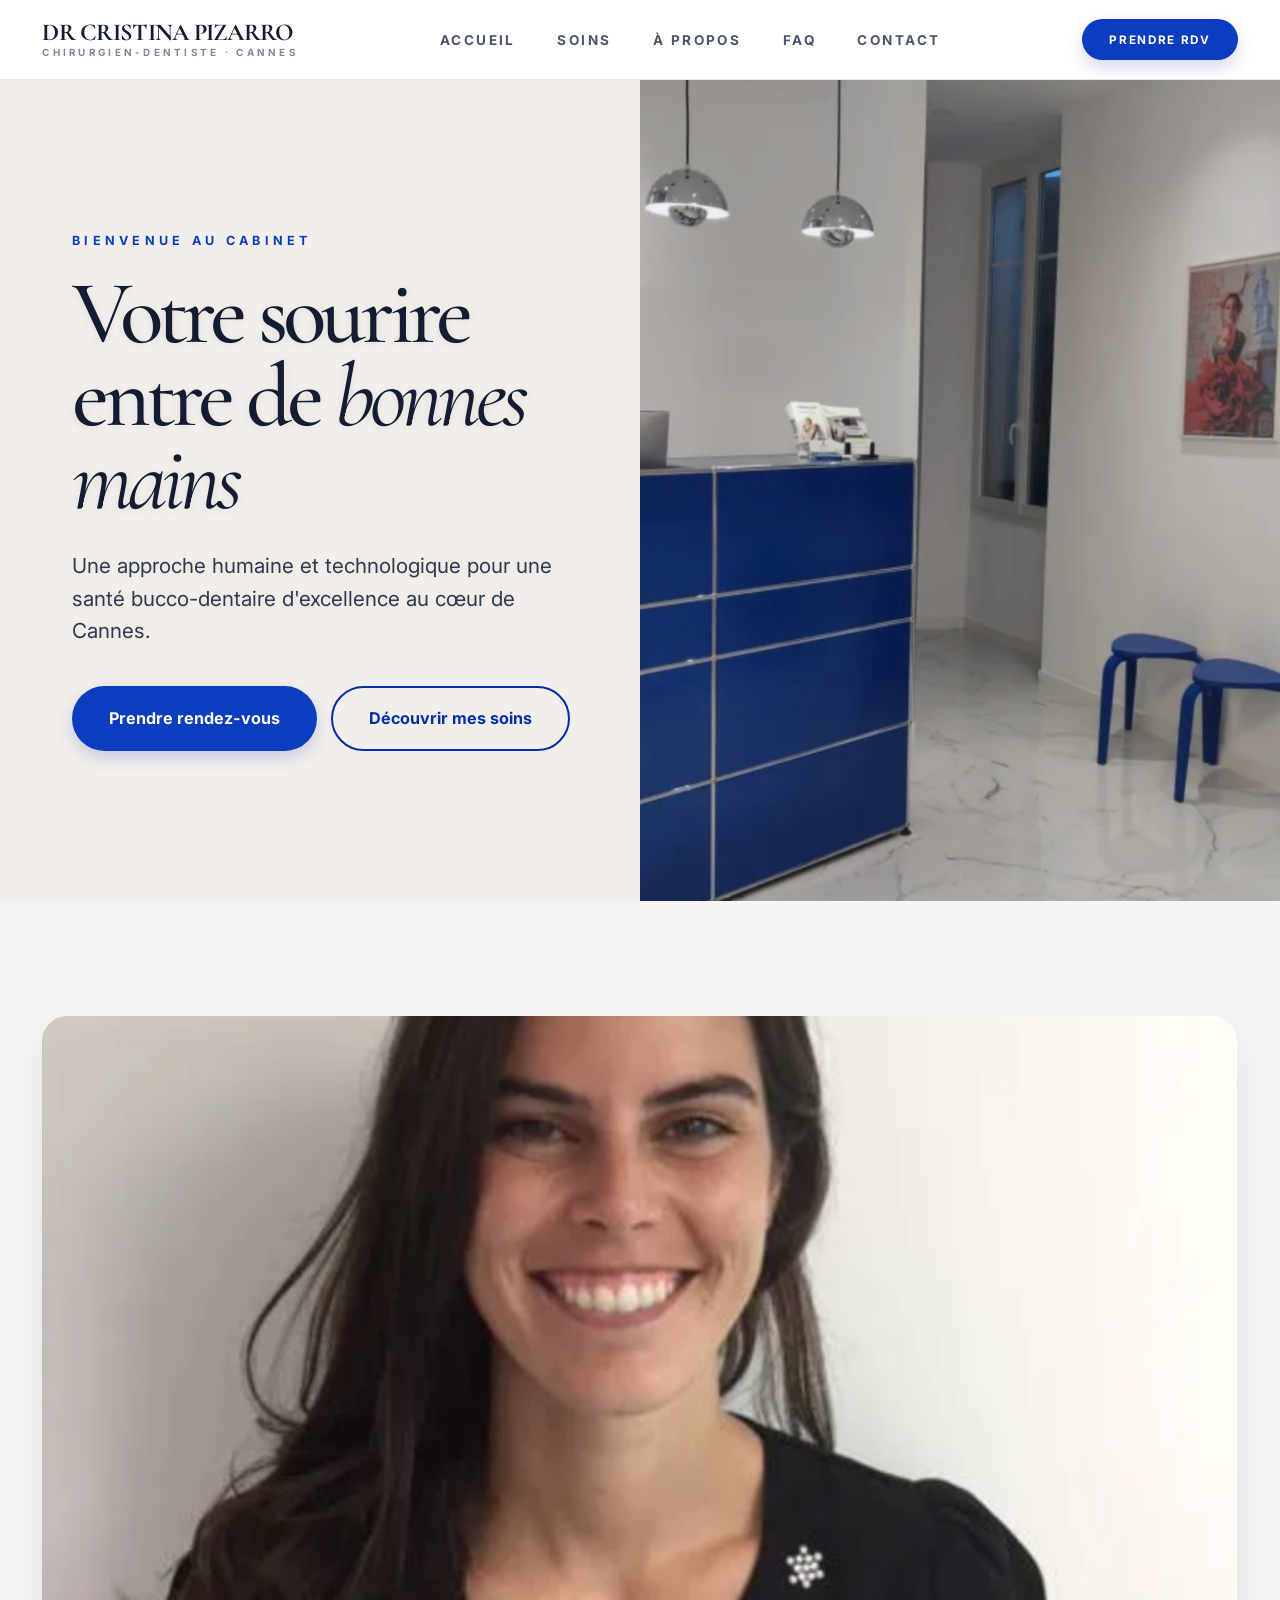
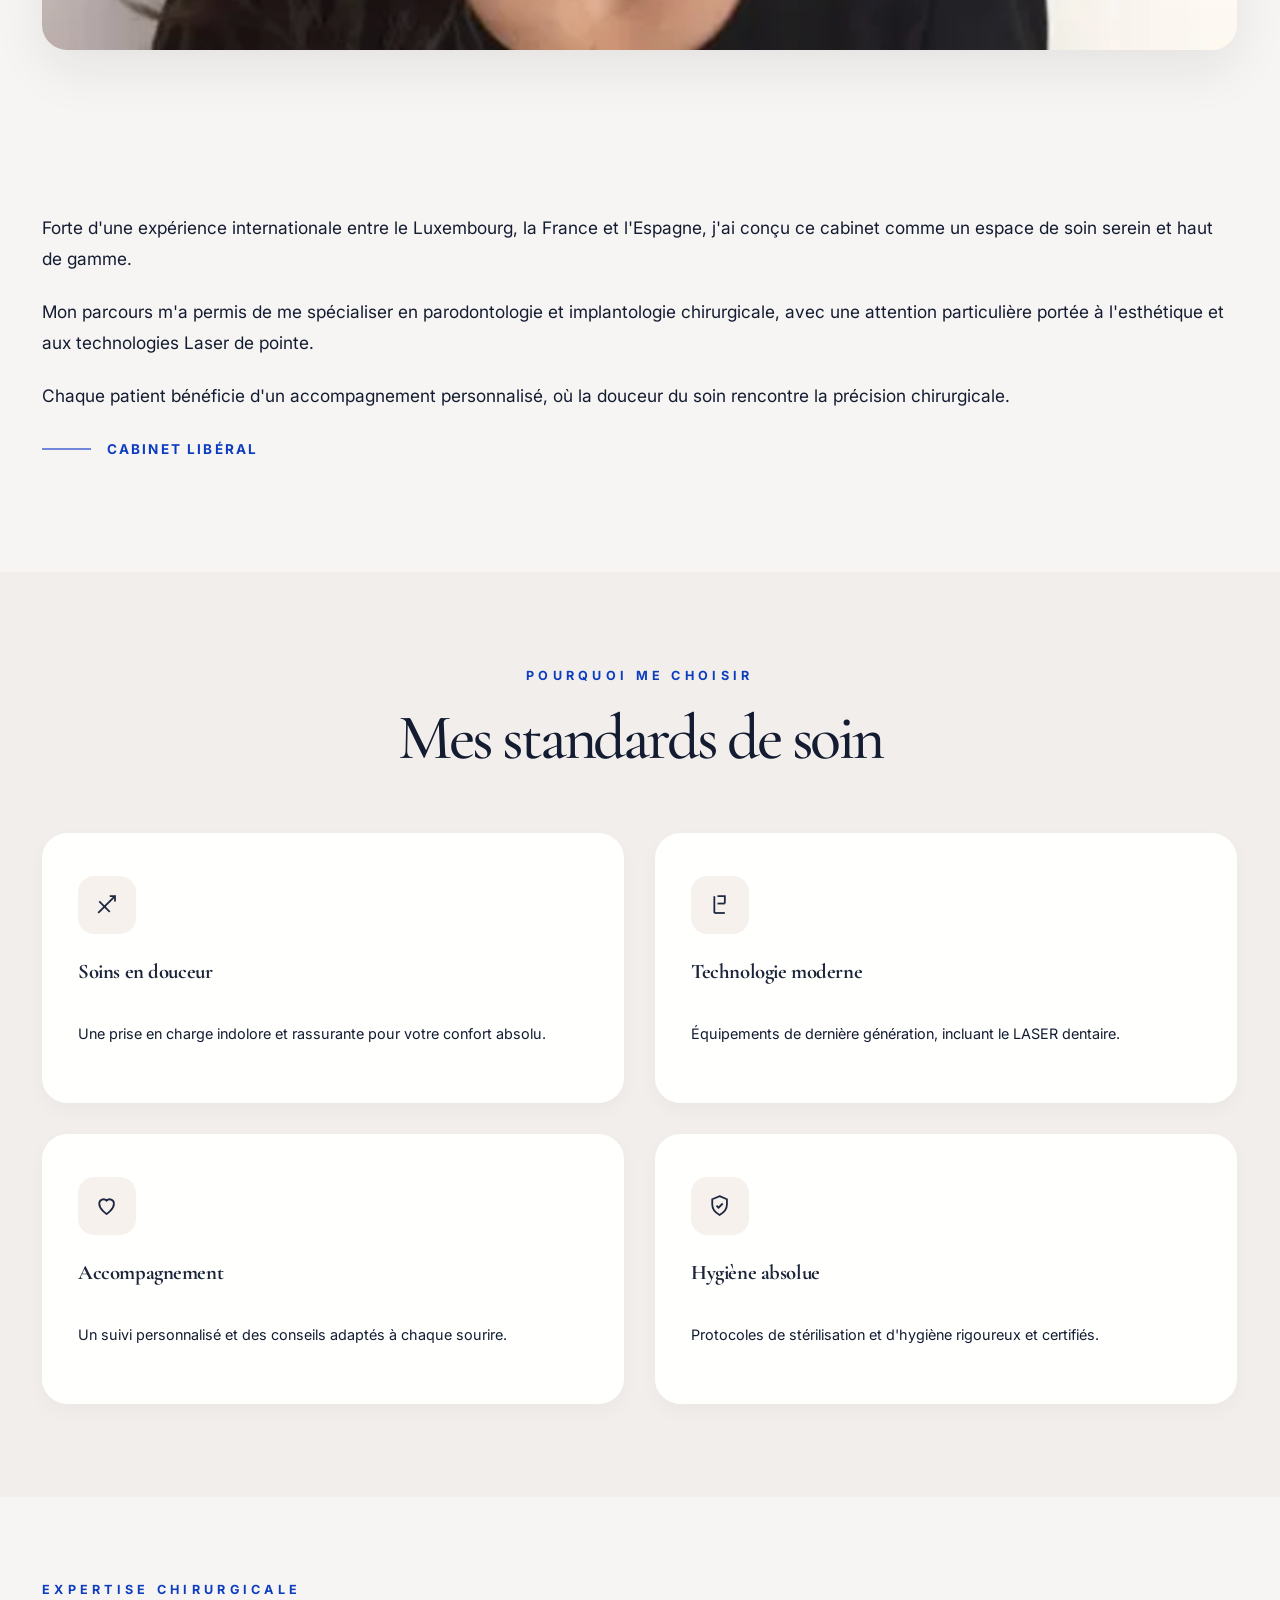
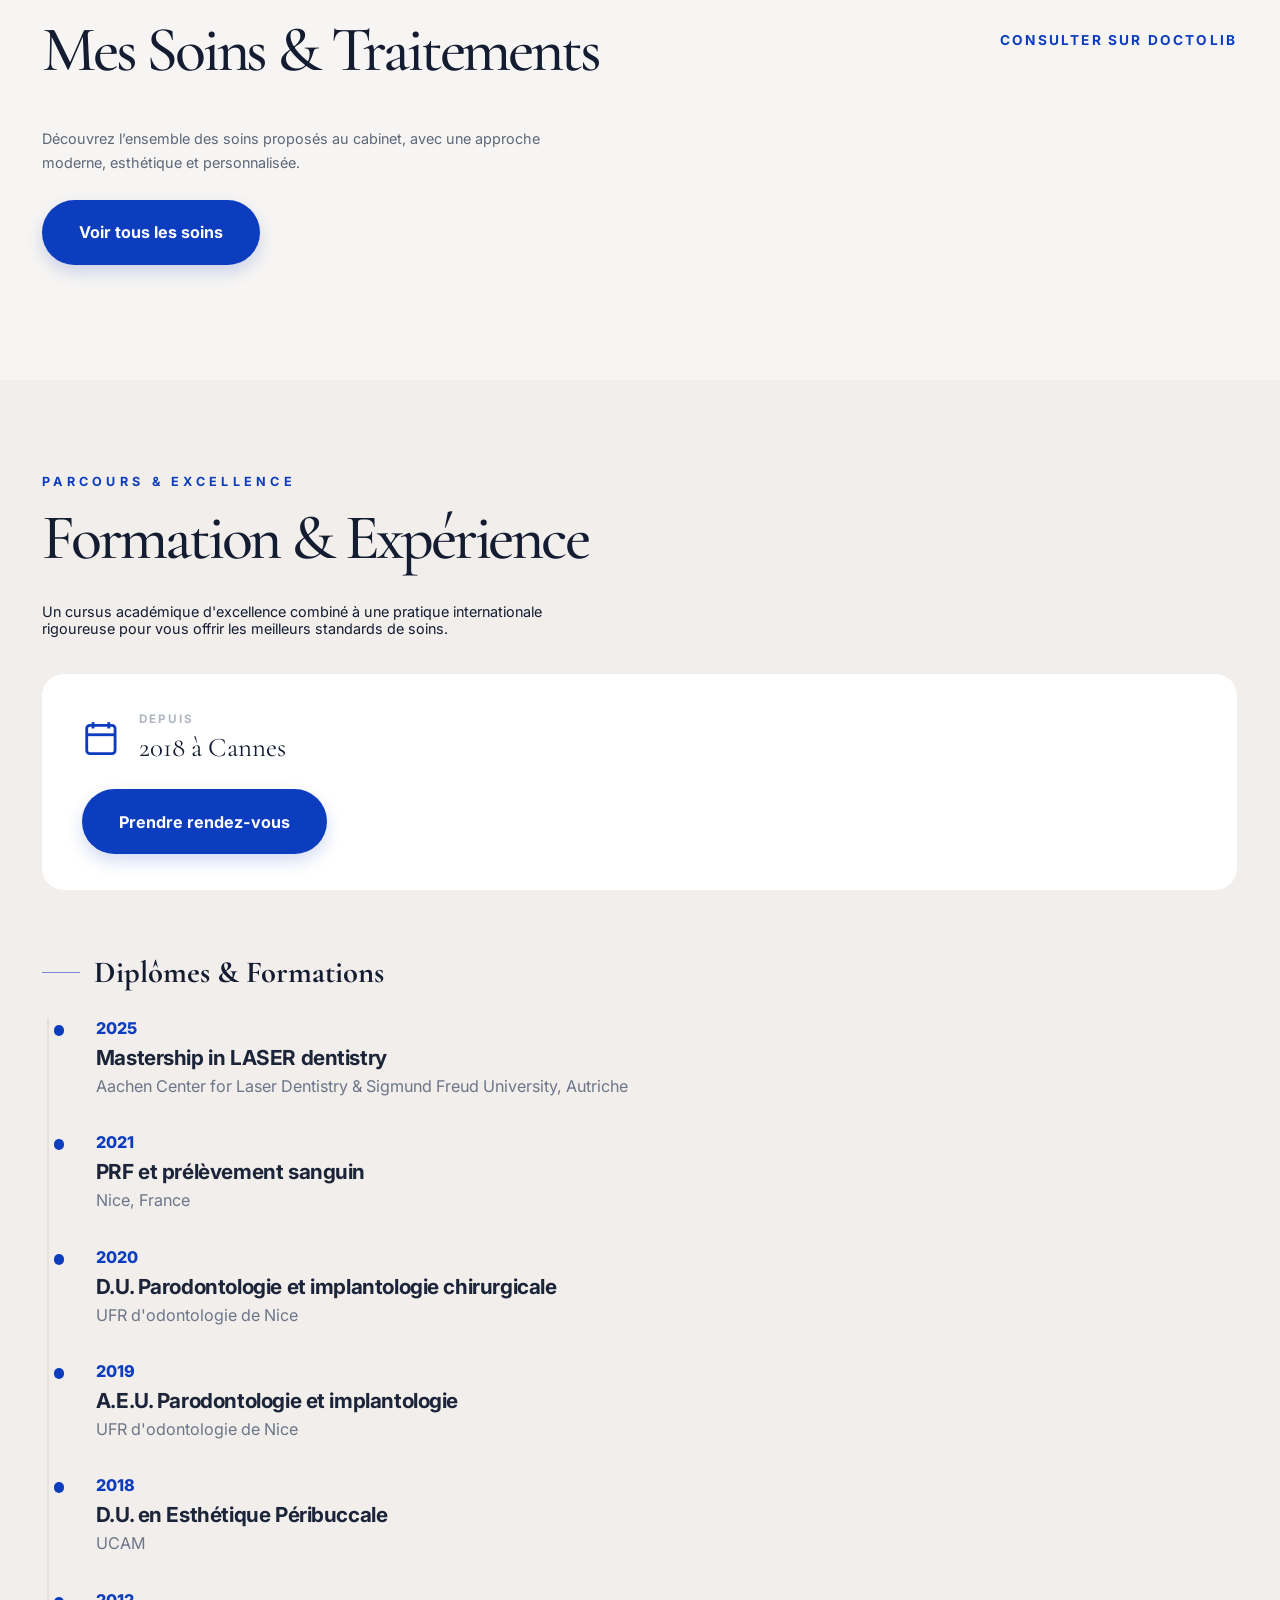
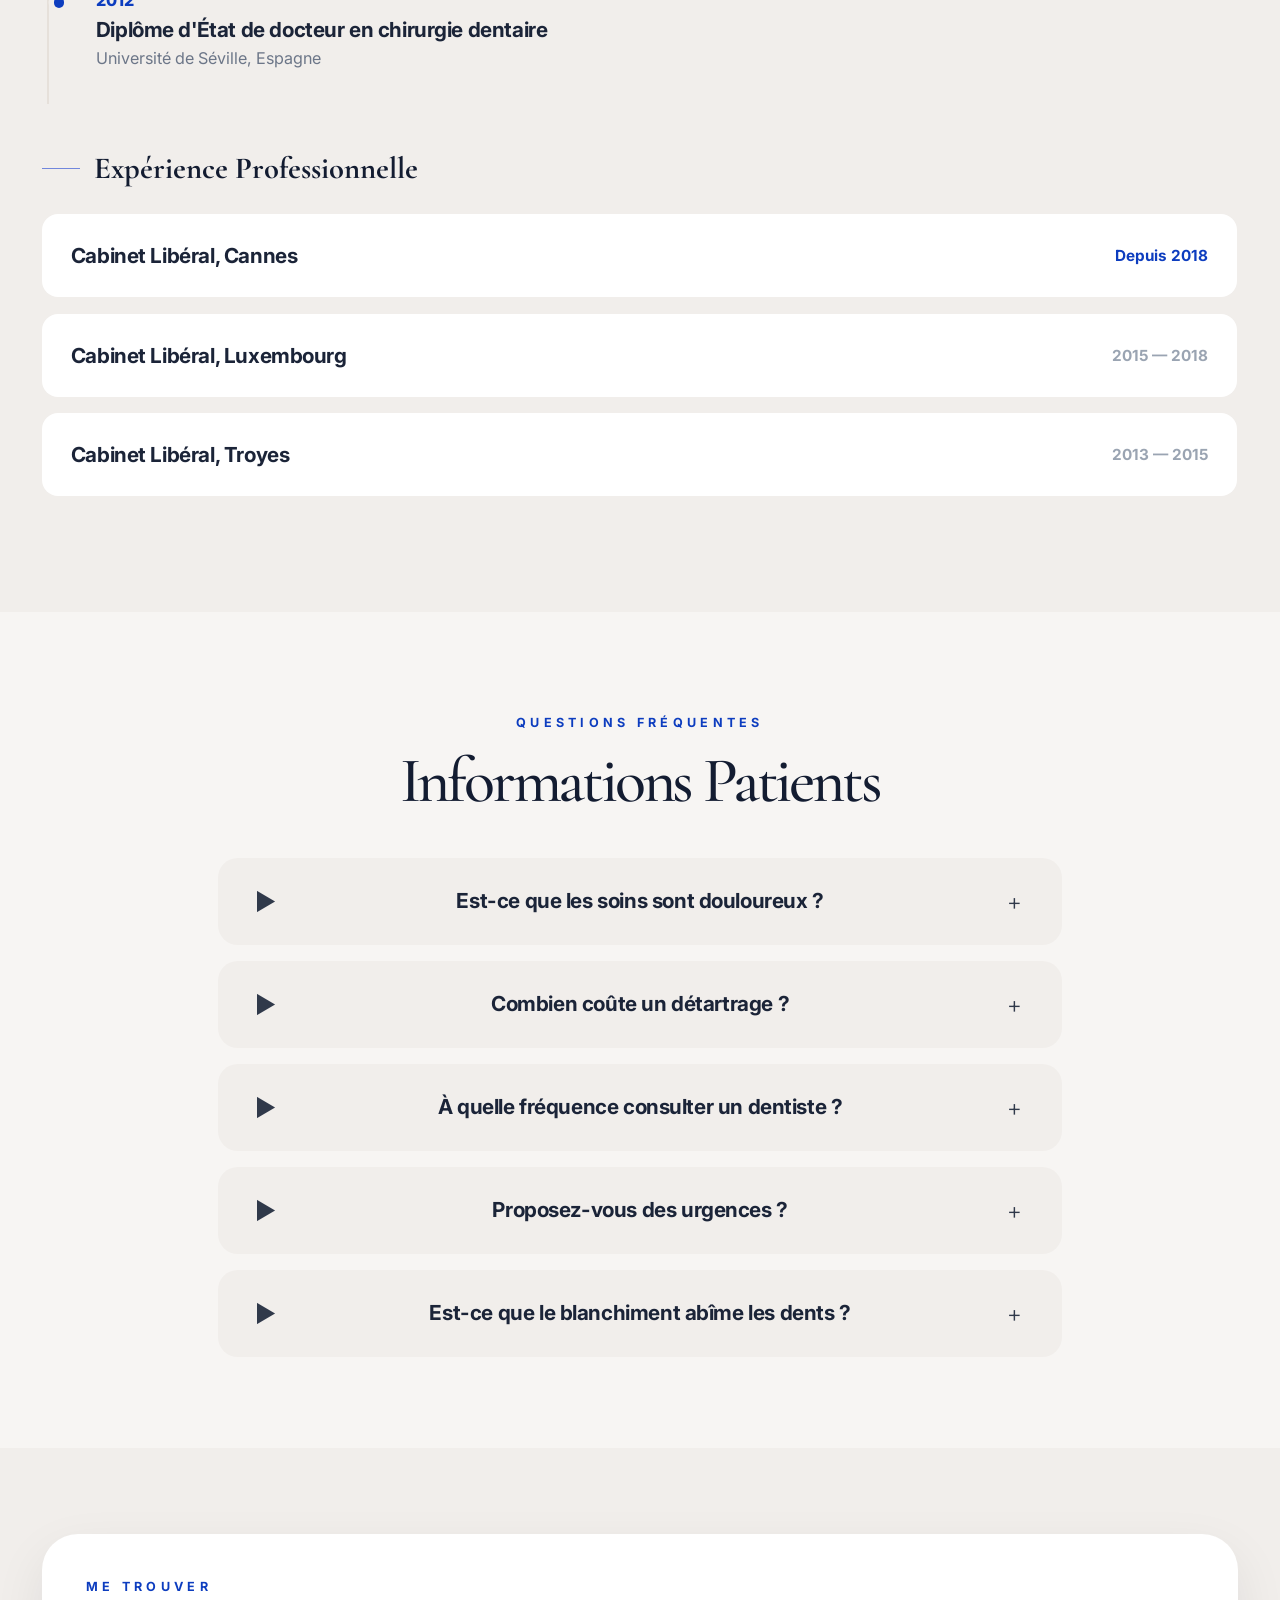
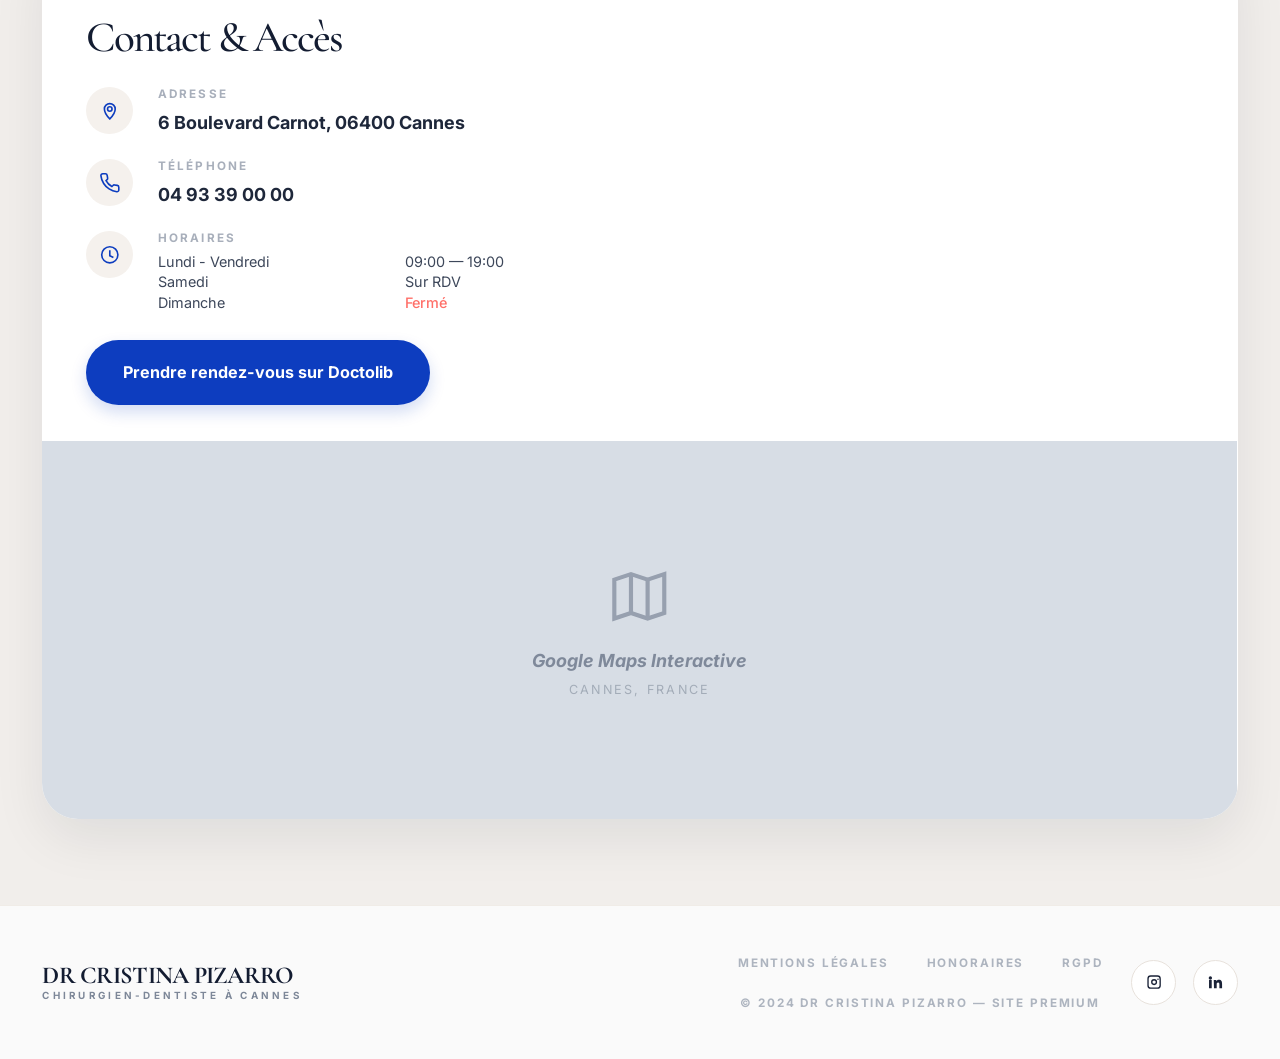
==== commit 92842508: "update hero mobile background" ====
--- a/index.html
+++ b/index.html
@@ -48,7 +48,7 @@
               </p>
               <div class="hero__actions">
                 <a class="btn btn--primary" href="#https://www.doctolib.fr/dentiste/cannes/cristina-pizarro-cannes">Prendre rendez-vous</a>
-                <a class="btn btn--secondary" href="soins.html">Découvrir nos soins</a>
+                <a class="btn btn--secondary" href="soins.html">Découvrir mes soins</a>
               </div>
             </div>
           </div>
@@ -167,7 +167,7 @@
             <div>
               <span class="eyebrow">Expertise chirurgicale</span>
               <h2 class="section-title" style="margin-top: 22px">
-                Nos Soins & Traitements
+                Mes Soins & Traitements
               </h2>
             </div>
             <a class="care__link" href="https://www.doctolib.fr/dentiste/cannes/cristina-pizarro-cannes">Consulter sur Doctolib</a>
@@ -395,7 +395,7 @@
         <div class="container">
           <div class="contact-card">
             <div class="contact-card__left">
-              <span class="eyebrow">Nous trouver</span>
+              <span class="eyebrow">Me trouver</span>
               <h2>Contact & Accès</h2>
 
               <div class="contact-info">
--- a/style.css
+++ b/style.css
@@ -171,13 +171,15 @@
 }
 
 .btn--secondary {
+  border: 2px solid #002FA7;
+  color: #002FA7;
   background: transparent;
-  border-color: #dfe4ea;
-  color: #243046;
+  transition: all 0.3s ease;
 }
 
 .btn--secondary:hover {
-  background: #fff;
+  background: #002FA7;
+  color: white;
 }
 
 .hero {
@@ -387,6 +389,18 @@
   color: #5c6778;
   margin-bottom: 24px;
 }
+
+.care__cta .btn {
+  transition: transform 0.35s cubic-bezier(0.22, 1, 0.36, 1),
+              box-shadow 0.35s ease;
+}
+
+/* HOVER */
+.care__cta .btn:hover {
+  transform: translateY(-3px) scale(1.03);
+  box-shadow: 0 12px 30px rgba(0, 0, 0, 0.12);
+}
+
 .contact-info__value,
 .faq-answer {
   font-size: 1.3125rem;
@@ -1276,6 +1290,21 @@
   width: 100%;
 }
 
+.soins-page__head {
+  margin-bottom: 48px;
+}
+
+.soins-page__head .section-title {
+  margin-top: 16px;
+  margin-bottom: 22px; 
+}
+
+.soins-page__intro {
+  max-width: 520px;
+  line-height: 1.65;
+  font-size: 1rem;
+}
+
 @media (max-width: 64rem) {
   .soins-list {
     grid-template-columns: 1fr;
@@ -1286,6 +1315,22 @@
     padding-bottom: 6rem;
   }
 }
+
+@media (max-width: 768px) {
+  .soins-page__head {
+    margin-bottom: 36px;
+  }
+
+  .soins-page__head .section-title {
+    margin-bottom: 18px;
+  }
+
+  .soins-page__intro {
+    font-size: 0.95rem;
+  }
+}
+
+
 /* =========================
    APPARITIONS PROGRESSIVES
 ========================= */
@@ -1403,4 +1448,357 @@
   .hero__content {
     padding: 4.875rem 1.5rem; /* ajoute de l'espace sur les côtés */
   }
+}
+
+/* ========================= */
+/* 📱 MOBILE FIX GLOBAL */
+/* ========================= */
+@media (max-width: 768px) {
+
+  .container {
+    padding: 0 20px;
+  }
+
+  h1 {
+    font-size: 2rem;
+    line-height: 1.2;
+  }
+
+  h2 {
+    font-size: 1.6rem;
+  }
+
+  p {
+    font-size: 0.95rem;
+  }
+
+  section {
+    padding: 60px 0;
+  }
+
+  /* ========================= */
+  /* 🔥 HERO FIX */
+  /* ========================= */
+
+  .hero__grid {
+    grid-template-columns: 1fr;
+    gap: 30px;
+    text-align: center;
+  }
+
+  .hero__left {
+    order: 2;
+  }
+
+  .hero__right {
+    order: 1;
+  }
+
+  .hero__image {
+    width: 100%;
+    border-radius: 20px;
+  }
+
+  .hero__content {
+    align-items: center;
+  }
+
+  .hero__actions {
+    flex-direction: column;
+    gap: 12px;
+    width: 100%;
+  }
+
+  .hero__actions .btn {
+    width: 100%;
+  }
+
+  @media (max-width: 768px) {
+
+  .hero__right {
+    display: none;
+  }
+
+  .hero__grid {
+    grid-template-columns: 1fr;
+    text-align: center;
+  }
+
+  .hero__left {
+    width: 100%;
+  }
+
+  .hero__content {
+    align-items: center;
+    margin: 0 auto;
+    max-width: 520px;
+  }
+
+  
+  .hero__content h1 {
+    text-align: center;
+  }
+
+  .hero__content p {
+    text-align: center;
+  }
+
+
+  .hero__actions {
+    justify-content: center;
+    flex-direction: column;
+    gap: 12px;
+  }
+
+  .hero__actions .btn {
+    width: 100%;
+  }
+
+}
+
+
+  /* ========================= */
+  /* 🧠 HEADER CLEAN */
+  /* ========================= */
+
+  .nav {
+    display: none;
+  }
+
+  .site-header__inner {
+    justify-content: space-between;
+  }
+
+  .brand__title {
+    font-size: 0.9rem;
+  }
+
+  .brand__subtitle {
+    font-size: 0.6rem;
+  }
+
+  /* ========================= */
+  /* 👩‍⚕️ ABOUT */
+  /* ========================= */
+
+  .about__grid {
+    grid-template-columns: 1fr;
+    gap: 30px;
+    text-align: center;
+  }
+
+  .portrait-card img {
+    width: 100%;
+    border-radius: 20px;
+  }
+
+  /* ========================= */
+  /* ⭐ WHY */
+  /* ========================= */
+
+  .why__cards {
+    grid-template-columns: 1fr;
+    gap: 20px;
+  }
+
+  /* ========================= */
+  /* 🦷 SOINS */
+  /* ========================= */
+
+  .care__head {
+    flex-direction: column;
+    gap: 20px;
+    align-items: flex-start;
+  }
+
+  .care__cta {
+    text-align: center;
+  }
+
+  /* ========================= */
+  /* 🎓 EXPERIENCE */
+  /* ========================= */
+
+  .experience__grid {
+    grid-template-columns: 1fr;
+    gap: 40px;
+  }
+
+  .experience__sticky {
+    position: static;
+  }
+
+  /* ========================= */
+  /* ❓ FAQ */
+  /* ========================= */
+
+  .faq-item {
+    padding: 14px;
+  }
+
+  /* ========================= */
+  /* 📍 CONTACT */
+  /* ========================= */
+
+  .contact-card {
+    grid-template-columns: 1fr;
+  }
+
+  .contact-card__left {
+    padding: 30px 20px;
+  }
+
+  .contact-card__right {
+    min-height: 250px;
+  }
+}
+  /* ========================= */
+/* 🦶 FOOTER MOBILE FIX */
+/* ========================= */
+@media (max-width: 768px) {
+  .footer {
+    padding: 44px 0 30px;
+  }
+
+  .footer__inner {
+    display: flex;
+    flex-direction: column;
+    align-items: center;
+    gap: 22px;
+    text-align: center;
+  }
+
+  .footer .brand {
+    display: flex;
+    flex-direction: column;
+    align-items: center;
+    gap: 4px;
+  }
+
+  .footer .brand__title {
+    font-size: 1.1rem;
+    line-height: 1.1;
+    letter-spacing: 0.02em;
+  }
+
+  .footer .brand__subtitle {
+    font-size: 0.82rem;
+    letter-spacing: 0.18em;
+    line-height: 1.3;
+  }
+
+  .footer-nav {
+    display: flex;
+    flex-direction: column;
+    align-items: center;
+    gap: 14px;
+    margin-top: 6px;
+  }
+
+  .footer-nav a {
+    font-size: 0.95rem;
+    letter-spacing: 0.08em;
+  }
+
+  .footer-copy {
+    margin-top: 4px !important;
+    max-width: 280px;
+    font-size: 0.9rem;
+    line-height: 1.45;
+  }
+
+  .socials {
+    display: flex;
+    justify-content: center;
+    gap: 14px;
+    margin-top: 6px;
+  }
+
+  .social {
+    width: 52px;
+    height: 52px;
+  }
+}
+
+@media (max-width: 768px) {
+
+  .why__cards .card h3 {
+    color: #002FA7;
+  }
+
+  .why__cards .card p {
+    color: rgba(0, 47, 167, 0.85); /* plus doux */
+  }
+
+}
+
+@media (max-width: 768px) {
+  .hero__actions .btn--secondary {
+    width: 100%;
+    border: 2px solid #002FA7;
+  }
+}
+
+@media (max-width: 768px) {
+  .hero__actions:hover .btn,
+  .hero__actions .btn:hover {
+    transform: none;
+    opacity: 1;
+  }
+}
+
+@media (max-width: 40rem) {
+  .hero {
+    position: relative;
+    overflow: hidden;
+  }
+
+  .hero::before {
+    content: "";
+    position: absolute;
+    inset: 0;
+    background: url("cabinet.jpg") center / cover no-repeat;
+    filter: blur(3px);
+    transform: scale(1.1);
+    z-index: 0;
+  }
+
+  .hero::after {
+    content: "";
+    position: absolute;
+    inset: 0;
+    background: rgba(255, 255, 255, 0.65);
+    z-index: 0;
+  }
+
+  .hero__grid {
+    position: relative;
+    z-index: 1;
+  }
+
+  .hero__left {
+    background: transparent;
+    position: relative;
+    z-index: 1;
+  }
+
+  .hero__right {
+    display: none;
+  }
+}
+
+.hero::after {
+  background: linear-gradient(
+    rgba(255, 255, 255, 0.65),
+    rgba(255, 255, 255, 0.75)
+  );
+}
+
+.hero h1 {
+  text-shadow: 0 2px 10px rgba(0, 0, 0, 0.08);
+}
+
+.hero p {
+  color: #2f3a4d;
+  text-shadow: 0 1px 6px rgba(0, 0, 0, 0.06);
 }
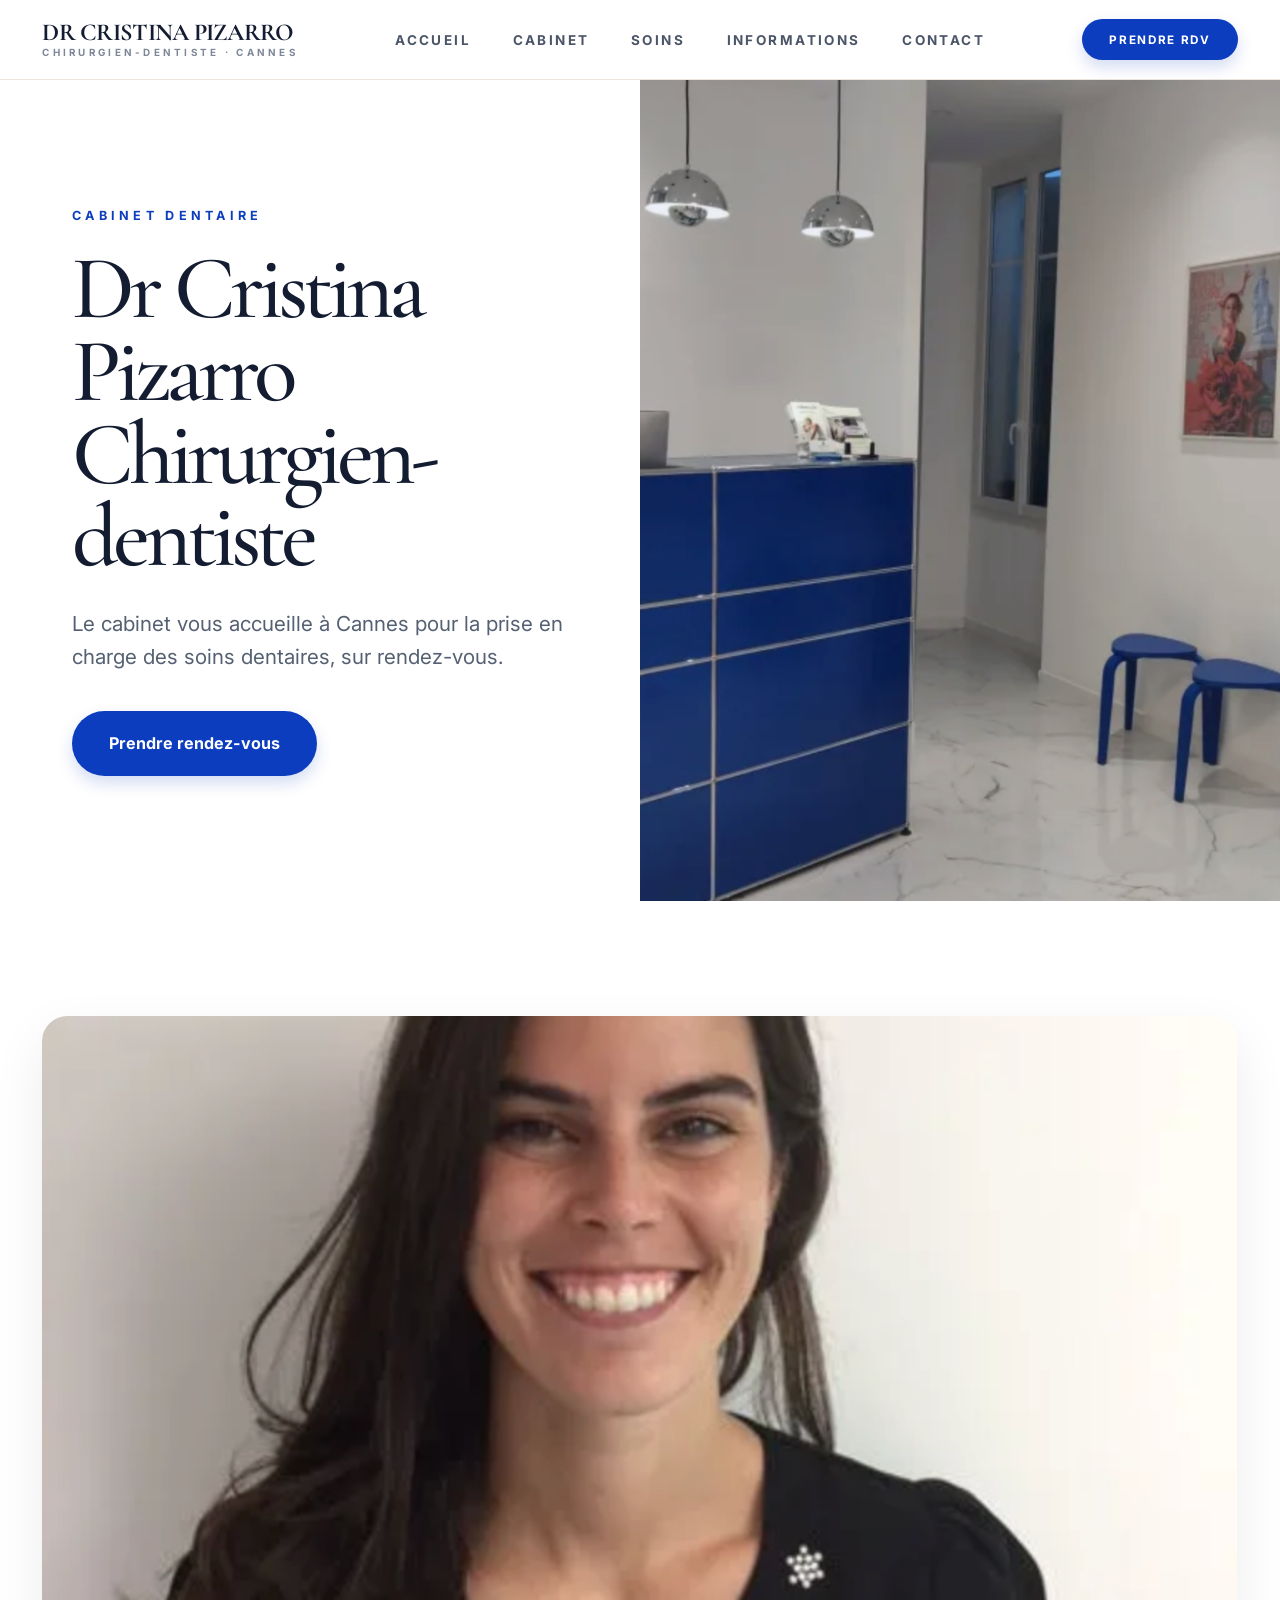
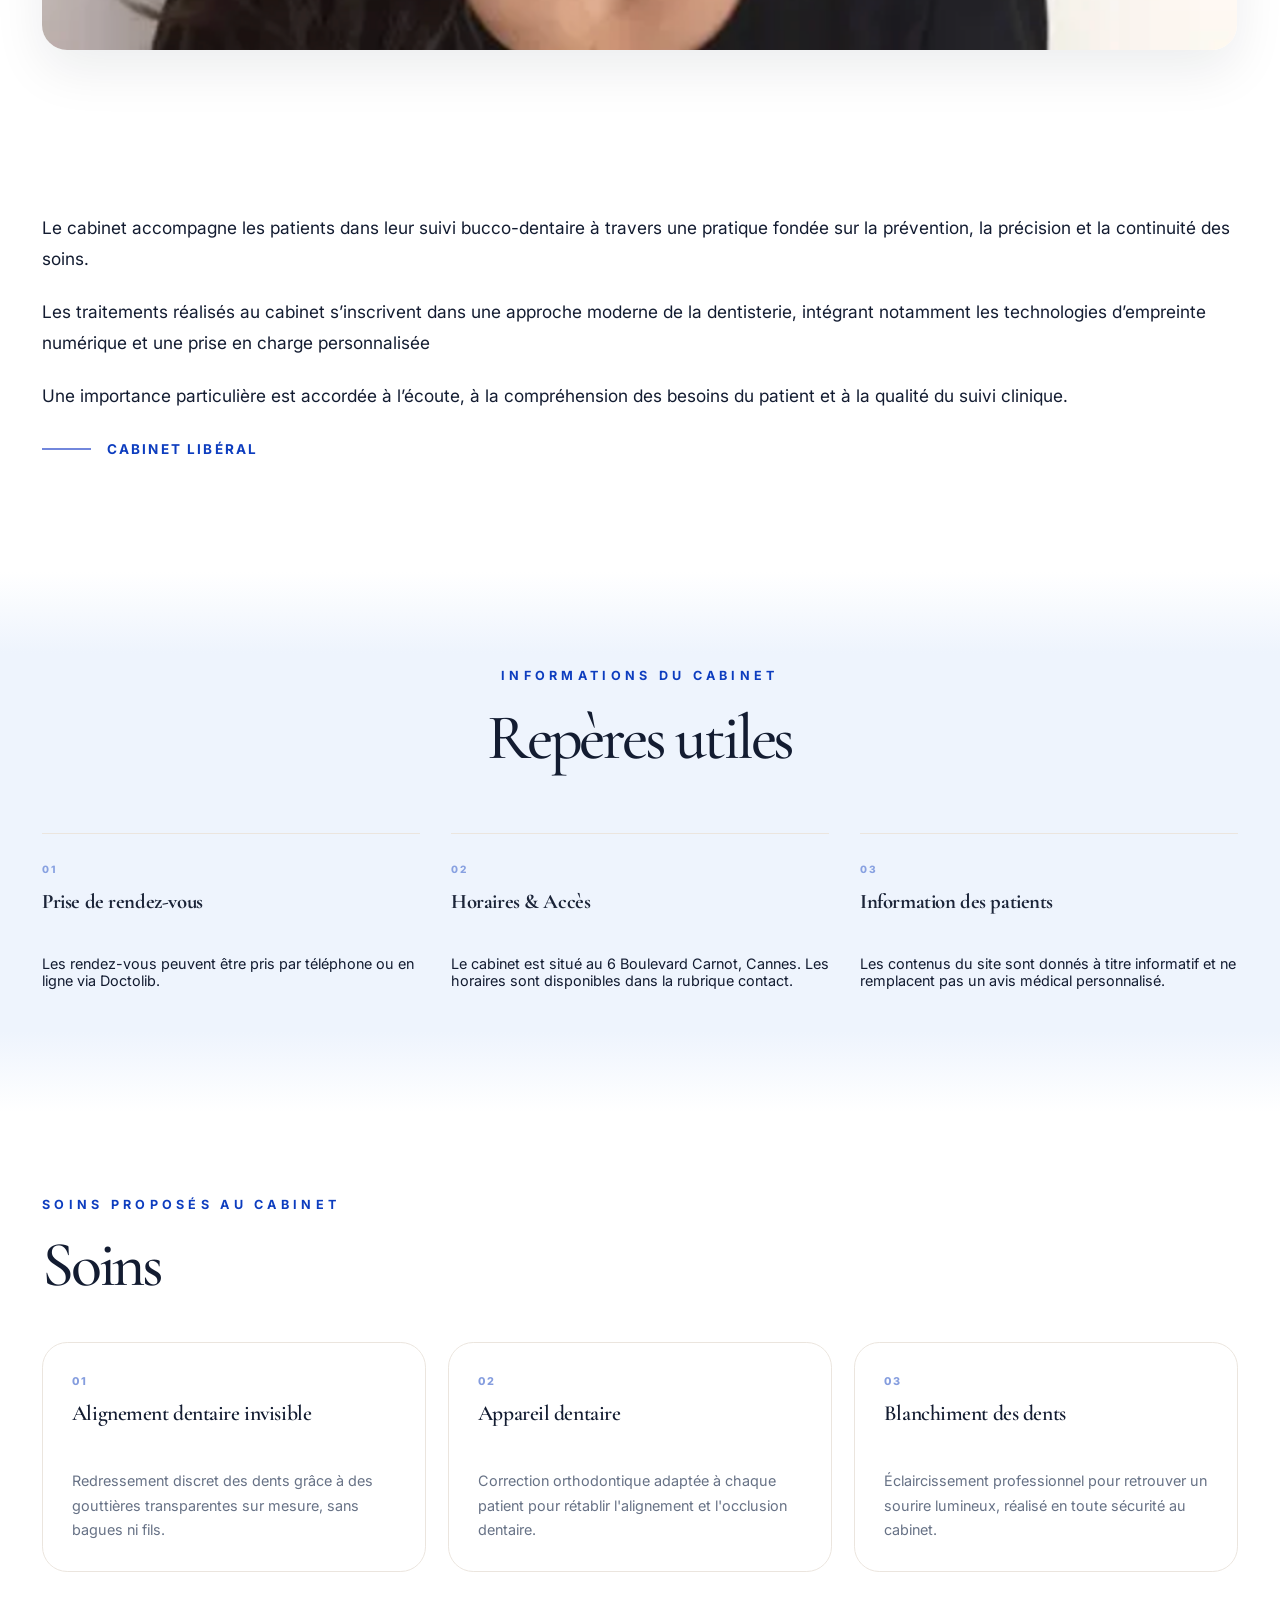
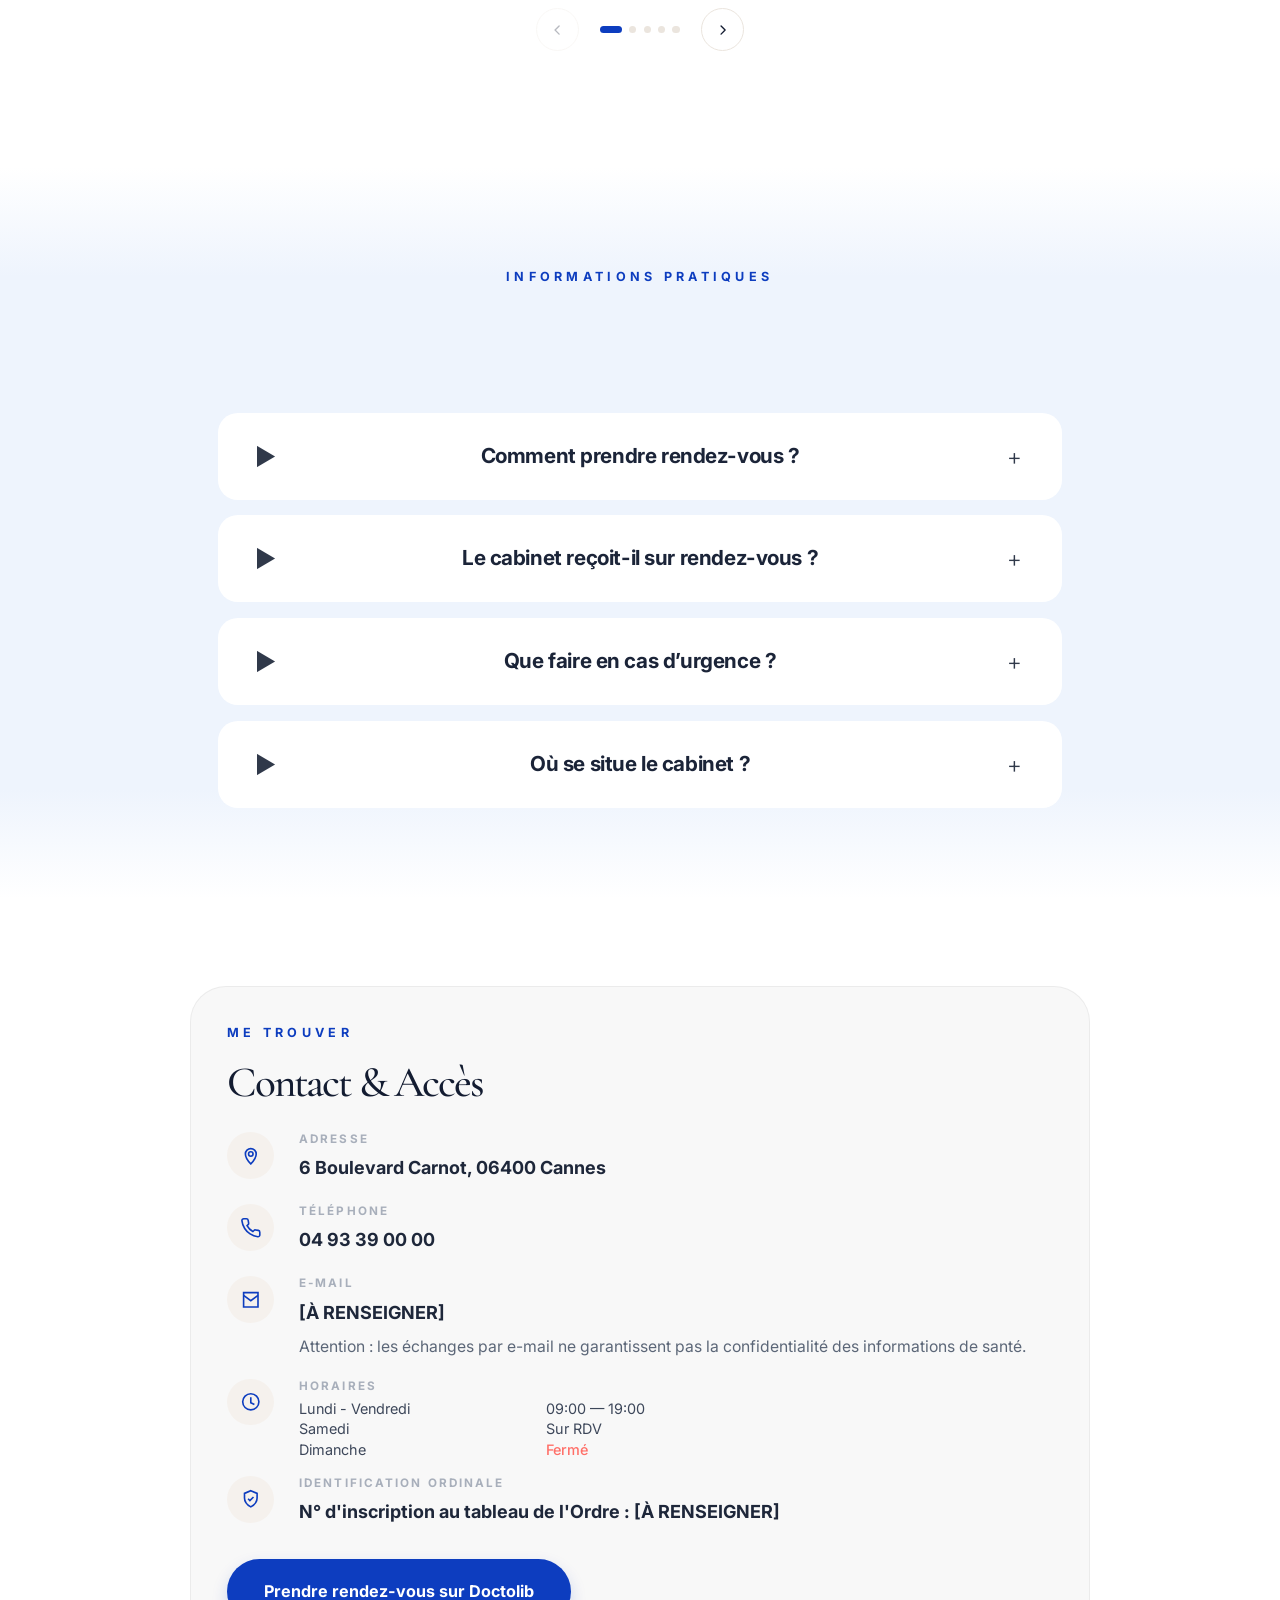
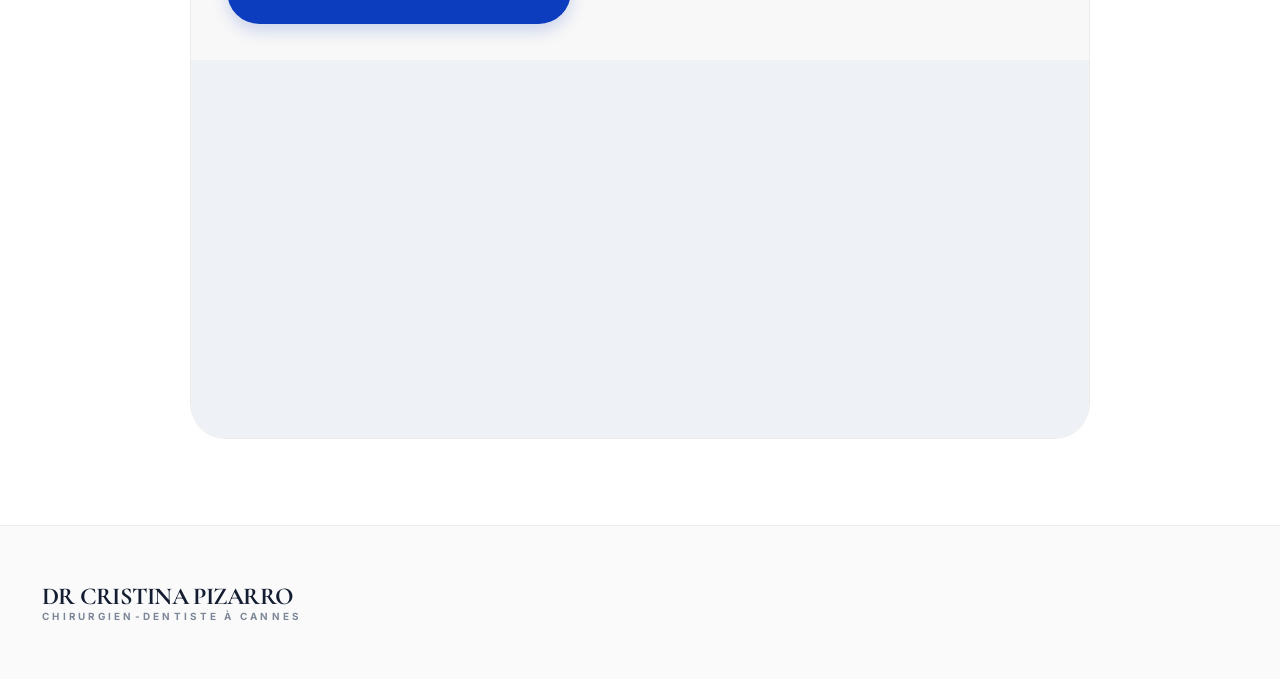
==== commit 53416c45: "finalisation du site" ====
--- a/index.html
+++ b/index.html
@@ -22,33 +22,72 @@
 
         <nav class="nav">
           <a href="#accueil">Accueil</a>
+          <a href="#apropos">Cabinet</a>
           <a href="#soins">Soins</a>
-          <a href="#apropos">À propos</a>
-          <a href="#faq">FAQ</a>
+          <a href="#faq">Informations</a>
           <a href="#contact">Contact</a>
         </nav>
 
-        <a class="btn btn--primary btn--sm" href="https://www.doctolib.fr/dentiste/cannes/cristina-pizarro-cannes">Prendre RDV</a>
+        <div class="header-right">
+          <a
+            class="btn btn--primary btn--sm"
+            href="https://www.doctolib.fr/dentiste/cannes/cristina-pizarro-cannes"
+            target="_blank"
+            rel="noreferrer"
+          >
+            Prendre RDV
+          </a>
+          <button class="burger" id="burgerBtn" aria-label="Menu" aria-expanded="false">
+            <span></span>
+            <span></span>
+            <span></span>
+          </button>
+        </div>
       </div>
     </header>
+
+    <!-- Menu mobile overlay -->
+    <div class="mobile-menu" id="mobileMenu" aria-hidden="true">
+      <nav class="mobile-menu__nav">
+        <a href="#accueil" class="mobile-menu__link">Accueil</a>
+        <a href="#apropos" class="mobile-menu__link">Cabinet</a>
+        <a href="#soins" class="mobile-menu__link">Soins</a>
+        <a href="#faq" class="mobile-menu__link">Informations</a>
+        <a href="#contact" class="mobile-menu__link">Contact</a>
+      </nav>
+      <a
+        class="btn btn--primary mobile-menu__cta"
+        href="https://www.doctolib.fr/dentiste/cannes/cristina-pizarro-cannes"
+        target="_blank"
+        rel="noreferrer"
+      >
+        Prendre rendez-vous
+      </a>
+    </div>
 
     <main>
       <section class="hero" id="accueil">
         <div class="hero__grid">
           <div class="hero__left">
             <div class="hero__content">
-              <span class="eyebrow">Bienvenue au cabinet</span>
+              <span class="eyebrow">Cabinet dentaire</span>
               <h1>
-                Votre sourire<br />
-                entre de <em>bonnes<br />mains</em>
+                Dr Cristina Pizarro<br />
+                Chirurgien-dentiste
               </h1>
               <p>
-                Une approche humaine et technologique pour une santé
-                bucco-dentaire d'excellence au cœur de Cannes.
+                Le cabinet vous accueille à Cannes pour la prise en charge des soins dentaires,
+                sur rendez-vous.
               </p>
               <div class="hero__actions">
-                <a class="btn btn--primary" href="#https://www.doctolib.fr/dentiste/cannes/cristina-pizarro-cannes">Prendre rendez-vous</a>
-                <a class="btn btn--secondary" href="soins.html">Découvrir mes soins</a>
+                <a
+                  class="btn btn--primary"
+                  href="https://www.doctolib.fr/dentiste/cannes/cristina-pizarro-cannes"
+                  target="_blank"
+                  rel="noreferrer"
+                >
+                  Prendre rendez-vous
+                </a>
               </div>
             </div>
           </div>
@@ -67,94 +106,55 @@
         <div class="container about__grid">
           <div class="portrait-card">
             <img src="photo.png" alt="Dr Cristina Pizarro" />
-
-            
           </div>
 
           <div class="about__text">
-            <h2>Une approche moderne et humaine</h2>
+            <h2>La pratitienne</h2>
             <p>
-              Forte d'une expérience internationale entre le Luxembourg, la
-              France et l'Espagne, j'ai conçu ce cabinet comme un espace de soin
-              serein et haut de gamme.
+              Le cabinet accompagne les patients dans leur suivi bucco-dentaire à travers une pratique fondée sur la prévention, la précision et la continuité des soins.
             </p>
             <p>
-              Mon parcours m'a permis de me spécialiser en parodontologie et
-              implantologie chirurgicale, avec une attention particulière portée
-              à l'esthétique et aux technologies Laser de pointe.
+              Les traitements réalisés au cabinet s’inscrivent dans une approche moderne de la dentisterie, intégrant notamment les technologies d’empreinte numérique et une prise en charge personnalisée
             </p>
             <p>
-              Chaque patient bénéficie d'un accompagnement personnalisé, où la
-              douceur du soin rencontre la précision chirurgicale.
+              Une importance particulière est accordée à l’écoute, à la compréhension des besoins du patient et à la qualité du suivi clinique.
             </p>
             <div class="mini-label">Cabinet libéral</div>
           </div>
         </div>
       </section>
 
-      <section class="section why">
+      <section class="section why" id="reperes">
         <div class="container">
           <div class="why__head">
-            <span class="eyebrow">Pourquoi me choisir</span>
+            <span class="eyebrow">Informations du cabinet</span>
             <h2 class="section-title" style="margin-top: 24px">
-              Mes standards de soin
+              Repères utiles
             </h2>
           </div>
 
           <div class="why__cards">
             <article class="card">
-              <div class="icon-box">
-                <svg viewBox="0 0 24 24">
-                  <path d="M20 4L9 15" />
-                  <path d="M15 4h5v5" />
-                  <path d="M4 20l7-7" />
-                  <path d="M5 9l10 10" />
-                </svg>
-              </div>
-              <h3 class="serif">Soins en douceur</h3>
+              <div class="card__num">01</div>
+              <h3 class="serif">Prise de rendez-vous</h3>
               <p>
-                Une prise en charge indolore et rassurante pour votre confort
-                absolu.
+                Les rendez-vous peuvent être pris par téléphone ou en ligne via Doctolib.
               </p>
             </article>
 
             <article class="card">
-              <div class="icon-box">
-                <svg viewBox="0 0 24 24">
-                  <path d="M7 4v16" />
-                  <path d="M7 20h10" />
-                  <path d="M10 4h7v7" />
-                  <path d="M10 11h7" />
-                </svg>
-              </div>
-              <h3 class="serif">Technologie moderne</h3>
+              <div class="card__num">02</div>
+              <h3 class="serif">Horaires & Accès</h3>
               <p>
-                Équipements de dernière génération, incluant le LASER dentaire.
+                Le cabinet est situé au 6 Boulevard Carnot, Cannes. Les horaires sont disponibles dans la rubrique contact.
               </p>
             </article>
 
             <article class="card">
-              <div class="icon-box">
-                <svg viewBox="0 0 24 24">
-                  <path
-                    d="M12 20s-7-4.35-7-10a4 4 0 0 1 7-2.65A4 4 0 0 1 19 10c0 5.65-7 10-7 10z"
-                  />
-                </svg>
-              </div>
-              <h3 class="serif">Accompagnement</h3>
-              <p>Un suivi personnalisé et des conseils adaptés à chaque sourire.</p>
-            </article>
-
-            <article class="card">
-              <div class="icon-box">
-                <svg viewBox="0 0 24 24">
-                  <path d="M12 3l7 3v5c0 5-3.5 8-7 10-3.5-2-7-5-7-10V6l7-3z" />
-                  <path d="M9 12l2 2 4-4" />
-                </svg>
-              </div>
-              <h3 class="serif">Hygiène absolue</h3>
+              <div class="card__num">03</div>
+              <h3 class="serif">Information des patients</h3>
               <p>
-                Protocoles de stérilisation et d'hygiène rigoureux et certifiés.
+                Les contenus du site sont donnés à titre informatif et ne remplacent pas un avis médical personnalisé.
               </p>
             </article>
           </div>
@@ -165,145 +165,99 @@
         <div class="container">
           <div class="care__head">
             <div>
-              <span class="eyebrow">Expertise chirurgicale</span>
+              <span class="eyebrow">Soins proposés au cabinet</span>
               <h2 class="section-title" style="margin-top: 22px">
-                Mes Soins & Traitements
+                Soins
               </h2>
             </div>
-            <a class="care__link" href="https://www.doctolib.fr/dentiste/cannes/cristina-pizarro-cannes">Consulter sur Doctolib</a>
-          </div>
-
-          <div class="care__cta">
-  <p>
-    Découvrez l’ensemble des soins proposés au cabinet, avec une approche moderne, esthétique et personnalisée.
-  </p>
-
-  <a class="btn btn--primary" href="soins.html">
-    Voir tous les soins
-  </a>
-</div>
-        </div>
-      </section>
-
-      <section class="section experience">
-        <div class="container experience__grid">
-          <div class="experience__sticky">
-            <span class="eyebrow">Parcours & excellence</span>
-            <h2 class="section-title" style="margin-top: 18px">
-              Formation & Expérience
-            </h2>
-            <p class="experience__intro" style="margin-top: 34px; max-width: 560px">
-              Un cursus académique d'excellence combiné à une pratique
-              internationale rigoureuse pour vous offrir les meilleurs standards
-              de soins.
-            </p>
-
-            <div class="appointment-card">
-              <div class="appointment-card__top">
-                <svg
-                  class="calendar-icon"
-                  viewBox="0 0 24 24"
-                  fill="none"
-                  stroke="currentColor"
-                  stroke-width="1.8"
-                >
-                  <path d="M7 2v4" />
-                  <path d="M17 2v4" />
-                  <rect x="3" y="4" width="18" height="18" rx="2" />
-                  <path d="M3 10h18" />
+          </div>
+
+          <div class="carousel-wrapper">
+            <div class="carousel-track" id="carouselTrack">
+              <div class="carousel-item">
+                <div class="carousel-item__number">01</div>
+                <h3 class="carousel-item__title serif">Alignement dentaire invisible</h3>
+                <p class="carousel-item__desc">Redressement discret des dents grâce à des gouttières transparentes sur mesure, sans bagues ni fils.</p>
+              </div>
+              <div class="carousel-item">
+                <div class="carousel-item__number">02</div>
+                <h3 class="carousel-item__title serif">Appareil dentaire</h3>
+                <p class="carousel-item__desc">Correction orthodontique adaptée à chaque patient pour rétablir l'alignement et l'occlusion dentaire.</p>
+              </div>
+              <div class="carousel-item">
+                <div class="carousel-item__number">03</div>
+                <h3 class="carousel-item__title serif">Blanchiment des dents</h3>
+                <p class="carousel-item__desc">Éclaircissement professionnel pour retrouver un sourire lumineux, réalisé en toute sécurité au cabinet.</p>
+              </div>
+              <div class="carousel-item">
+                <div class="carousel-item__number">04</div>
+                <h3 class="carousel-item__title serif">Bruxisme</h3>
+                <p class="carousel-item__desc">Prise en charge du grincement des dents par gouttière de protection et suivi personnalisé.</p>
+              </div>
+              <div class="carousel-item">
+                <div class="carousel-item__number">05</div>
+                <h3 class="carousel-item__title serif">Chirurgie des gencives</h3>
+                <p class="carousel-item__desc">Interventions parodontales pour traiter les pathologies gingivales et restaurer une santé bucco-dentaire durable.</p>
+              </div>
+              <div class="carousel-item">
+                <div class="carousel-item__number">06</div>
+                <h3 class="carousel-item__title serif">Couronne dentaire</h3>
+                <p class="carousel-item__desc">Reconstitution d'une dent abîmée ou fragilisée par une couronne prothétique esthétique et résistante.</p>
+              </div>
+              <div class="carousel-item">
+                <div class="carousel-item__number">07</div>
+                <h3 class="carousel-item__title serif">Détartrage</h3>
+                <p class="carousel-item__desc">Nettoyage professionnel pour éliminer le tartre et le plaque, indispensable à la prévention des maladies parodontales.</p>
+              </div>
+              <div class="carousel-item">
+                <div class="carousel-item__number">08</div>
+                <h3 class="carousel-item__title serif">Facette dentaire</h3>
+                <p class="carousel-item__desc">Fine coque en céramique posée sur la face visible de la dent pour corriger forme, couleur ou légères irrégularités.</p>
+              </div>
+              <div class="carousel-item">
+                <div class="carousel-item__number">09</div>
+                <h3 class="carousel-item__title serif">Gingivite</h3>
+                <p class="carousel-item__desc">Traitement de l'inflammation gingivale à un stade précoce pour prévenir toute évolution vers une parodontite.</p>
+              </div>
+              <div class="carousel-item">
+                <div class="carousel-item__number">10</div>
+                <h3 class="carousel-item__title serif">Gouttière dentaire</h3>
+                <p class="carousel-item__desc">Dispositif de protection sur mesure pour protéger les dents la nuit ou lors d'activités sportives.</p>
+              </div>
+              <div class="carousel-item">
+                <div class="carousel-item__number">11</div>
+                <h3 class="carousel-item__title serif">Implantologie dentaire</h3>
+                <p class="carousel-item__desc">Remplacement d'une dent manquante par un implant en titane offrant confort, stabilité et esthétique optimaux.</p>
+              </div>
+              <div class="carousel-item">
+                <div class="carousel-item__number">12</div>
+                <h3 class="carousel-item__title serif">Prothèse dentaire fixe ou amovible</h3>
+                <p class="carousel-item__desc">Solutions prothétiques adaptées pour restaurer la fonction masticatoire et l'esthétique du sourire.</p>
+              </div>
+              <div class="carousel-item">
+                <div class="carousel-item__number">13</div>
+                <h3 class="carousel-item__title serif">Prothèse sur implant</h3>
+                <p class="carousel-item__desc">Couronne ou bridge fixé sur implant pour un résultat naturel et une tenue optimale au quotidien.</p>
+              </div>
+              <div class="carousel-item">
+                <div class="carousel-item__number">14</div>
+                <h3 class="carousel-item__title serif">Surfaçage</h3>
+                <p class="carousel-item__desc">Nettoyage en profondeur des racines dentaires pour traiter la parodontite et stabiliser la santé des gencives.</p>
+              </div>
+            </div>
+
+            <div class="carousel-controls">
+              <button class="carousel-btn" id="carouselPrev" aria-label="Précédent">
+                <svg viewBox="0 0 24 24" fill="none" stroke="currentColor" stroke-width="2" stroke-linecap="round" stroke-linejoin="round">
+                  <polyline points="15 18 9 12 15 6"/>
                 </svg>
-                <div>
-                  <div class="appointment-card__label">Depuis</div>
-                  <div class="appointment-card__date">2018 à Cannes</div>
-                </div>
-              </div>
-              <a class="btn btn--primary" href="https://www.doctolib.fr/dentiste/cannes/cristina-pizarro-cannes">Prendre rendez-vous</a>
-            </div>
-          </div>
-
-          <div>
-            <div class="timeline-group">
-              <h3 class="timeline-title">Diplômes & Formations</h3>
-              <div class="timeline-list">
-                <article class="timeline-item">
-                  <div class="timeline-item__year">2025</div>
-                  <div class="timeline-item__title">
-                    Mastership in LASER dentistry
-                  </div>
-                  <div class="timeline-item__subtitle">
-                    Aachen Center for Laser Dentistry & Sigmund Freud
-                    University, Autriche
-                  </div>
-                </article>
-
-                <article class="timeline-item">
-                  <div class="timeline-item__year">2021</div>
-                  <div class="timeline-item__title">PRF et prélèvement sanguin</div>
-                  <div class="timeline-item__subtitle">Nice, France</div>
-                </article>
-
-                <article class="timeline-item">
-                  <div class="timeline-item__year">2020</div>
-                  <div class="timeline-item__title">
-                    D.U. Parodontologie et implantologie chirurgicale
-                  </div>
-                  <div class="timeline-item__subtitle">
-                    UFR d'odontologie de Nice
-                  </div>
-                </article>
-
-                <article class="timeline-item">
-                  <div class="timeline-item__year">2019</div>
-                  <div class="timeline-item__title">
-                    A.E.U. Parodontologie et implantologie
-                  </div>
-                  <div class="timeline-item__subtitle">
-                    UFR d'odontologie de Nice
-                  </div>
-                </article>
-
-                <article class="timeline-item">
-                  <div class="timeline-item__year">2018</div>
-                  <div class="timeline-item__title">
-                    D.U. en Esthétique Péribuccale
-                  </div>
-                  <div class="timeline-item__subtitle">UCAM</div>
-                </article>
-
-                <article class="timeline-item">
-                  <div class="timeline-item__year">2012</div>
-                  <div class="timeline-item__title">
-                    Diplôme d'État de docteur en chirurgie dentaire
-                  </div>
-                  <div class="timeline-item__subtitle">
-                    Université de Séville, Espagne
-                  </div>
-                </article>
-              </div>
-            </div>
-
-            <div class="timeline-group">
-              <h3 class="timeline-title">Expérience Professionnelle</h3>
-              <div class="experience-list">
-                <article class="exp-row">
-                  <div class="exp-row__title">Cabinet Libéral, Cannes</div>
-                  <div class="exp-row__date">Depuis 2018</div>
-                </article>
-
-                <article class="exp-row">
-                  <div class="exp-row__title">Cabinet Libéral, Luxembourg</div>
-                  <div class="exp-row__date" style="color: #9aa4b2">
-                    2015 — 2018
-                  </div>
-                </article>
-
-                <article class="exp-row">
-                  <div class="exp-row__title">Cabinet Libéral, Troyes</div>
-                  <div class="exp-row__date" style="color: #9aa4b2">
-                    2013 — 2015
-                  </div>
-                </article>
-              </div>
+              </button>
+              <div class="carousel-dots" id="carouselDots"></div>
+              <button class="carousel-btn" id="carouselNext" aria-label="Suivant">
+                <svg viewBox="0 0 24 24" fill="none" stroke="currentColor" stroke-width="2" stroke-linecap="round" stroke-linejoin="round">
+                  <polyline points="9 18 15 12 9 6"/>
+                </svg>
+              </button>
             </div>
           </div>
         </div>
@@ -312,9 +266,9 @@
       <section class="section faq" id="faq">
         <div class="container">
           <div class="faq__head">
-            <span class="eyebrow">Questions fréquentes</span>
+            <span class="eyebrow">Informations pratiques</span>
             <h2 class="section-title" style="margin-top: 20px">
-              Informations Patients
+              Questions fréquentes
             </h2>
           </div>
 
@@ -322,69 +276,44 @@
             <article class="faq-item">
               <button class="faq-trigger" type="button">
                 <span class="faq-arrow">▶</span>
-                <span class="faq-question">Est-ce que les soins sont douloureux ?</span>
+                <span class="faq-question">Comment prendre rendez-vous ?</span>
                 <span class="faq-plus">+</span>
               </button>
               <div class="faq-answer">
-                Non, le cabinet privilégie des protocoles doux, une anesthésie
-                adaptée et une approche rassurante pour limiter au maximum
-                l'inconfort.
+                Les rendez-vous peuvent être pris par téléphone ou via Doctolib.
               </div>
             </article>
 
             <article class="faq-item">
               <button class="faq-trigger" type="button">
                 <span class="faq-arrow">▶</span>
-                <span class="faq-question">Combien coûte un détartrage ?</span>
+                <span class="faq-question">Le cabinet reçoit-il sur rendez-vous ?</span>
                 <span class="faq-plus">+</span>
               </button>
               <div class="faq-answer">
-                Le tarif dépend de votre situation clinique et de la prise en
-                charge. Le plus simple reste de demander un avis personnalisé
-                lors d'une consultation.
+                Oui, les consultations au cabinet se font sur rendez-vous.
               </div>
             </article>
 
             <article class="faq-item">
               <button class="faq-trigger" type="button">
                 <span class="faq-arrow">▶</span>
-                <span class="faq-question">
-                  À quelle fréquence consulter un dentiste ?
-                </span>
+                <span class="faq-question">Que faire en cas d’urgence ?</span>
                 <span class="faq-plus">+</span>
               </button>
               <div class="faq-answer">
-                En règle générale, une visite de contrôle tous les 6 à 12 mois
-                est recommandée afin de prévenir les problèmes avant qu'ils ne
-                s'aggravent.
+                En cas d’urgence, il convient de contacter directement le cabinet par téléphone.
               </div>
             </article>
 
             <article class="faq-item">
               <button class="faq-trigger" type="button">
                 <span class="faq-arrow">▶</span>
-                <span class="faq-question">Proposez-vous des urgences ?</span>
+                <span class="faq-question">Où se situe le cabinet ?</span>
                 <span class="faq-plus">+</span>
               </button>
               <div class="faq-answer">
-                Oui, selon les disponibilités du cabinet. En cas d'urgence, il
-                faut contacter directement le secrétariat pour une orientation
-                rapide.
-              </div>
-            </article>
-
-            <article class="faq-item">
-              <button class="faq-trigger" type="button">
-                <span class="faq-arrow">▶</span>
-                <span class="faq-question">
-                  Est-ce que le blanchiment abîme les dents ?
-                </span>
-                <span class="faq-plus">+</span>
-              </button>
-              <div class="faq-answer">
-                Réalisé avec des produits adaptés et sous contrôle professionnel,
-                le blanchiment est encadré pour respecter l'émail et la
-                sensibilité dentaire.
+                Le cabinet est situé au 6 Boulevard Carnot, 06400 Cannes.
               </div>
             </article>
           </div>
@@ -402,9 +331,7 @@
                 <div class="contact-info__row">
                   <div class="contact-info__icon">
                     <svg viewBox="0 0 24 24">
-                      <path
-                        d="M12 21s6-6 6-11a6 6 0 1 0-12 0c0 5 6 11 6 11z"
-                      />
+                      <path d="M12 21s6-6 6-11a6 6 0 1 0-12 0c0 5 6 11 6 11z" />
                       <circle cx="12" cy="10" r="2.5" />
                     </svg>
                   </div>
@@ -419,15 +346,29 @@
                 <div class="contact-info__row">
                   <div class="contact-info__icon">
                     <svg viewBox="0 0 24 24">
-                      <path
-                        d="M22 16.9v3a2 2 0 0 1-2.2 2 19.8 19.8 0 0 1-8.6-3.1A19.4 19.4 0 0 1 5.2 12.8 19.8 19.8 0 0 1 2.1 4.1 2 2 0 0 1 4.1 2h3a2 2 0 0 1 2 1.7l.5 3a2 2 0 0 1-.6 1.8L7.8 9.7a16 16 0 0 0 6.5 6.5l1.2-1.2a2 2 0 0 1 1.8-.6l3 .5A2 2 0 0 1 22 16.9z"
-                      />
+                      <path d="M22 16.9v3a2 2 0 0 1-2.2 2 19.8 19.8 0 0 1-8.6-3.1A19.4 19.4 0 0 1 5.2 12.8 19.8 19.8 0 0 1 2.1 4.1 2 2 0 0 1 4.1 2h3a2 2 0 0 1 2 1.7l.5 3a2 2 0 0 1-.6 1.8L7.8 9.7a16 16 0 0 0 6.5 6.5l1.2-1.2a2 2 0 0 1 1.8-.6l3 .5A2 2 0 0 1 22 16.9z"/>
                     </svg>
                   </div>
                   <div>
                     <div class="contact-info__label">Téléphone</div>
                     <div class="contact-info__value">
                       <strong>04 93 39 00 00</strong>
+                    </div>
+                  </div>
+                </div>
+
+                <div class="contact-info__row">
+                  <div class="contact-info__icon">
+                    <svg viewBox="0 0 24 24">
+                      <path d="M4 4h16v16H4z" />
+                      <path d="M4 7l8 6 8-6" />
+                    </svg>
+                  </div>
+                  <div>
+                    <div class="contact-info__label">E-mail</div>
+                    <div class="contact-info__value">
+                      <strong>[À RENSEIGNER]</strong><br />
+                      <small>Attention : les échanges par e-mail ne garantissent pas la confidentialité des informations de santé.</small>
                     </div>
                   </div>
                 </div>
@@ -448,28 +389,45 @@
                     </div>
                   </div>
                 </div>
+
+                <div class="contact-info__row">
+                  <div class="contact-info__icon">
+                    <svg viewBox="0 0 24 24">
+                      <path d="M12 3l7 3v5c0 5-3.5 8-7 10-3.5-2-7-5-7-10V6l7-3z" />
+                      <path d="M9 12l2 2 4-4" />
+                    </svg>
+                  </div>
+                  <div>
+                    <div class="contact-info__label">Identification ordinale</div>
+                    <div class="contact-info__value">
+                      <strong>N° d'inscription au tableau de l'Ordre : [À RENSEIGNER]</strong>
+                    </div>
+                  </div>
+                </div>
               </div>
 
               <a
-                class="btn btn--primary"
-                href="https://www.doctolib.fr/dentiste/cannes/cristina-pizarro-cannes"
-                target="_blank"
-                rel="noreferrer"
-              >
-                Prendre rendez-vous sur Doctolib
-              </a>
+  class="btn btn--primary btn--contact"
+  href="https://www.doctolib.fr/dentiste/cannes/cristina-pizarro-cannes"
+  target="_blank"
+  rel="noreferrer"
+>
+  Prendre rendez-vous sur Doctolib
+</a>
             </div>
 
             <div class="contact-card__right">
-              <div class="map-placeholder">
-                <svg viewBox="0 0 24 24">
-                  <path d="M3 6l6-2 6 2 6-2v14l-6 2-6-2-6 2V6z" />
-                  <path d="M9 4v14" />
-                  <path d="M15 6v14" />
-                </svg>
-                <strong>Google Maps Interactive</strong>
-                <span>Cannes, France</span>
-              </div>
+              <iframe
+                class="map-iframe"
+                src="https://www.google.com/maps/embed?pb=!1m18!1m12!1m3!1d724.2!2d7.0139!3d43.5528!2m3!1f0!2f0!3f0!3m2!1i1024!2i768!4f13.1!3m3!1m2!1s0x12ce81898d8f9b29%3A0x5a4e5e5e5e5e5e5e!2s6+Boulevard+Carnot%2C+06400+Cannes!5e0!3m2!1sfr!2sfr!4v1"
+                width="100%"
+                height="100%"
+                style="border:0; display:block; width:100%; height:100%; min-height:16rem;"
+                allowfullscreen=""
+                loading="lazy"
+                referrerpolicy="no-referrer-when-downgrade"
+                title="Cabinet Dr Cristina Pizarro — 6 Boulevard Carnot, Cannes"
+              ></iframe>
             </div>
           </div>
         </div>
@@ -485,30 +443,16 @@
 
         <div>
           <nav class="footer-nav">
-            <a href="#">Mentions légales</a>
-            <a href="#">Honoraires</a>
-            <a href="#">RGPD</a>
+            <a href="mentions-legales.html">Mentions légales</a>
+            <a href="honoraires.html">Honoraires</a>
+            <a href="rgpd.html">RGPD</a>
+            <a href="https://www.ordre-chirurgiens-dentistes.fr/" target="_blank" rel="noreferrer">
+              Ordre des chirurgiens-dentistes
+            </a>
           </nav>
           <div class="footer-copy" style="margin-top: 26px; text-align: center">
-            © 2024 Dr Cristina Pizarro — Site premium
-          </div>
-        </div>
-
-        <div class="socials">
-          <a class="social" href="#" aria-label="Instagram">
-            <svg viewBox="0 0 24 24">
-              <path
-                d="M7 2h10a5 5 0 0 1 5 5v10a5 5 0 0 1-5 5H7a5 5 0 0 1-5-5V7a5 5 0 0 1 5-5zm0 2a3 3 0 0 0-3 3v10a3 3 0 0 0 3 3h10a3 3 0 0 0 3-3V7a3 3 0 0 0-3-3H7zm5 3.5A4.5 4.5 0 1 1 7.5 12 4.5 4.5 0 0 1 12 7.5zm0 2A2.5 2.5 0 1 0 14.5 12 2.5 2.5 0 0 0 12 9.5zM17.8 6.7a1.1 1.1 0 1 1-1.1 1.1 1.1 1.1 0 0 1 1.1-1.1z"
-              />
-            </svg>
-          </a>
-          <a class="social" href="#" aria-label="LinkedIn">
-            <svg viewBox="0 0 24 24">
-              <path
-                d="M4.98 3.5a2.48 2.48 0 1 1 0 4.96 2.48 2.48 0 0 1 0-4.96zM3 9h4v12H3zm7 0h3.8v1.7h.05c.53-1 1.82-2.06 3.75-2.06 4.01 0 4.75 2.64 4.75 6.08V21h-4v-5.53c0-1.32-.02-3.02-1.84-3.02-1.85 0-2.13 1.44-2.13 2.93V21h-4z"
-              />
-            </svg>
-          </a>
+            © 2024 Dr Cristina Pizarro
+          </div>
         </div>
       </div>
     </footer>
@@ -516,7 +460,6 @@
     <script>
   document.documentElement.classList.add("is-ready");
 
-  /* FAQ */
   document.querySelectorAll(".faq-trigger").forEach((button) => {
     button.addEventListener("click", () => {
       const item = button.closest(".faq-item");
@@ -524,7 +467,6 @@
     });
   });
 
-  /* Apparitions progressives */
   const revealGroups = [
     { selector: ".hero__content > *", base: "reveal", stagger: true },
     { selector: ".hero__image", base: "reveal-zoom" },
@@ -536,12 +478,7 @@
     { selector: ".why__cards .card", base: "reveal", stagger: true },
 
     { selector: ".care__head > *", base: "reveal", stagger: true },
-    { selector: ".care__cta > *", base: "reveal", stagger: true },
-
-    { selector: ".experience__sticky > *", base: "reveal-left", stagger: true },
-    { selector: ".timeline-group", base: "reveal-right", stagger: true },
-    { selector: ".timeline-item", base: "reveal", stagger: true },
-    { selector: ".exp-row", base: "reveal", stagger: true },
+    { selector: ".carousel-item", base: "reveal", stagger: true },
 
     { selector: ".faq__head > *", base: "reveal", stagger: true },
     { selector: ".faq-item", base: "reveal", stagger: true },
@@ -549,6 +486,9 @@
     { selector: ".contact-card__left > *", base: "reveal-left", stagger: true },
     { selector: ".contact-card__right", base: "reveal-right" },
 
+    { selector: ".footer .brand", base: "reveal-left" },
+    { selector: ".footer-nav a", base: "reveal", stagger: true },
+    { selector: ".footer-copy", base: "reveal" }
   ];
 
   revealGroups.forEach((group) => {
@@ -558,8 +498,7 @@
       el.classList.add(group.base);
 
       if (group.stagger) {
-        const delayClass = `delay-${(index % 6) + 1}`;
-        el.classList.add(delayClass);
+        el.classList.add(`delay-${(index % 6) + 1}`);
       }
     });
   });
@@ -583,7 +522,6 @@
     .querySelectorAll(".reveal, .reveal-left, .reveal-right, .reveal-zoom")
     .forEach((el) => observer.observe(el));
 
-  /* Hero visible direct au chargement */
   window.addEventListener("load", () => {
     document
       .querySelectorAll(".hero .reveal, .hero .reveal-left, .hero .reveal-right, .hero .reveal-zoom")
@@ -591,6 +529,182 @@
         el.classList.add("is-visible");
       });
   });
+
+  // ── BURGER MENU ───────────────────────────────────────
+  (function () {
+    const btn = document.getElementById("burgerBtn");
+    const menu = document.getElementById("mobileMenu");
+
+    if (!btn || !menu) return;
+
+    const links = menu.querySelectorAll(".mobile-menu__link, .mobile-menu__cta");
+
+    function openMenu() {
+      btn.classList.add("is-open");
+      btn.setAttribute("aria-expanded", "true");
+      menu.classList.add("is-open");
+      menu.setAttribute("aria-hidden", "false");
+      document.body.style.overflow = "hidden";
+    }
+
+    function closeMenu() {
+      btn.classList.remove("is-open");
+      btn.setAttribute("aria-expanded", "false");
+      menu.classList.remove("is-open");
+      menu.setAttribute("aria-hidden", "true");
+      document.body.style.overflow = "";
+    }
+
+    btn.addEventListener("click", () => {
+      btn.classList.contains("is-open") ? closeMenu() : openMenu();
+    });
+
+    links.forEach((link) => {
+      link.addEventListener("click", closeMenu);
+    });
+
+    menu.addEventListener("click", (e) => {
+      if (e.target === menu) closeMenu();
+    });
+
+    document.addEventListener("keydown", (e) => {
+      if (e.key === "Escape") closeMenu();
+    });
+  })();
+
+  // ── CAROUSEL ──────────────────────────────────────────
+  (function () {
+    const track = document.getElementById("carouselTrack");
+    const dotsContainer = document.getElementById("carouselDots");
+    const btnPrev = document.getElementById("carouselPrev");
+    const btnNext = document.getElementById("carouselNext");
+
+    if (!track || !dotsContainer || !btnPrev || !btnNext) return;
+
+    const items = Array.from(track.querySelectorAll(".carousel-item"));
+
+    let current = 0;
+    let ipv = getIPV();
+    let maxIndex = 0;
+
+    function getIPV() {
+      if (window.innerWidth < 640) return 1;
+      if (window.innerWidth < 1024) return 2;
+      return 3;
+    }
+
+    function recalc() {
+      ipv = getIPV();
+      maxIndex = Math.max(0, items.length - ipv);
+      current = Math.min(current, maxIndex);
+    }
+
+    function step(dir) {
+      goTo(current + dir * ipv);
+    }
+
+    function goTo(index) {
+      current = Math.max(0, Math.min(index, maxIndex));
+
+      const itemWidth = items[0].getBoundingClientRect().width;
+      const gap = parseFloat(getComputedStyle(track).gap) || 0;
+      track.style.transform = `translateX(-${current * (itemWidth + gap)}px)`;
+
+      updateDots();
+      updateActiveItems();
+
+      btnPrev.disabled = current === 0;
+      btnNext.disabled = current >= maxIndex;
+    }
+
+    function updateActiveItems() {
+      items.forEach((item, i) => {
+        item.classList.toggle("is-active", i >= current && i < current + ipv);
+      });
+    }
+
+    function buildDots() {
+      dotsContainer.innerHTML = "";
+      const pages = Math.ceil(items.length / ipv);
+
+      for (let i = 0; i < pages; i++) {
+        const d = document.createElement("button");
+        d.className = "carousel-dot";
+        d.setAttribute("aria-label", "Page " + (i + 1));
+
+        d.addEventListener("click", () => {
+          stopAuto();
+          goTo(i * ipv);
+          startAuto();
+        });
+
+        dotsContainer.appendChild(d);
+      }
+
+      updateDots();
+    }
+
+    function updateDots() {
+      const page = Math.floor(current / ipv);
+
+      document.querySelectorAll(".carousel-dot").forEach((d, i) => {
+        d.classList.toggle("is-active", i === page);
+      });
+    }
+
+    track.addEventListener(
+      "wheel",
+      (e) => {
+        if (Math.abs(e.deltaX) > Math.abs(e.deltaY) || e.shiftKey) {
+          e.preventDefault();
+          const delta = e.deltaX || e.deltaY;
+          if (delta > 30) goTo(current + ipv);
+          else if (delta < -30) goTo(current - ipv);
+        }
+      },
+      { passive: false }
+    );
+
+    let startX = 0;
+    let dragging = false;
+
+    track.addEventListener("pointerdown", (e) => {
+      startX = e.clientX;
+      dragging = true;
+      track.setPointerCapture(e.pointerId);
+    });
+
+    track.addEventListener("pointermove", (e) => {
+      if (!dragging) return;
+      const gap = parseFloat(getComputedStyle(track).gap) || 0;
+      const w = items[0].getBoundingClientRect().width + gap;
+      const diff = startX - e.clientX;
+      track.style.transform = `translateX(-${current * w + diff}px)`;
+    });
+
+    track.addEventListener("pointerup", (e) => {
+      if (!dragging) return;
+      dragging = false;
+      const diff = startX - e.clientX;
+      const threshold = items[0].getBoundingClientRect().width * 0.2;
+      if (diff > threshold) goTo(current + 1);
+      else if (diff < -threshold) goTo(current - 1);
+      else goTo(current);
+    });
+
+    btnPrev.addEventListener("click", () => { step(-1); });
+    btnNext.addEventListener("click", () => { step(1); });
+
+    window.addEventListener("resize", () => {
+      recalc();
+      buildDots();
+      goTo(current);
+    });
+
+    recalc();
+    buildDots();
+    goTo(0);
+  })();
 </script>
   </body>
 </html>
--- a/style.css
+++ b/style.css
@@ -34,7 +34,7 @@
 
 body {
   font-family: "Inter", sans-serif;
-  background: var(--bg);
+  background: #ffffff;
   color: var(--text);
 }
 
@@ -91,7 +91,7 @@
   display: flex;
   align-items: center;
   justify-content: space-between;
-  gap: 1.75rem;
+  gap: 0;
 }
 
 .brand {
@@ -99,7 +99,9 @@
   flex-direction: column;
   gap: 0.125rem;
   min-width: 15.5rem;
-}
+  flex-shrink: 0;
+}
+
 
 .brand__title {
   font-family: "Cormorant Garamond", serif;
@@ -121,6 +123,8 @@
   display: flex;
   align-items: center;
   gap: 2.875rem;
+  flex: 1;
+  justify-content: center;
 }
 
 .nav a {
@@ -193,7 +197,7 @@
 }
 
 .hero__left {
-  background: var(--bg-soft);
+  background: #ffffff;
   display: flex;
   align-items: center;
 }
@@ -428,118 +432,63 @@
 }
 
 .why {
-  background: var(--bg-soft);
   text-align: center;
   padding-top: 6.5rem;
   padding-bottom: 6.5rem;
 }
 
 .why__head {
-  max-width: 61.25rem;
+  max-width: 100%;
   margin: 0 auto 4.5rem;
 }
 
 .why__cards {
   display: grid;
-  grid-template-columns: repeat(4, 1fr);
+  grid-template-columns: repeat(3, 1fr);
   gap: 2.125rem;
 }
 
 .card {
-  background: rgba(255, 255, 255, 0.95);
-  border-radius: 1.75rem;
-  padding: 3rem 2.5rem 2.5rem;
-  min-height: 18.75rem;
+  background: transparent;
+  border-radius: 0;
+  padding: 2rem 0 2rem;
+  min-height: auto;
   text-align: left;
-  box-shadow: 0 0.5rem 1.375rem rgba(15, 23, 42, 0.03);
-}
-
-/* Base */
-.card {
-  transition:
-    transform 0.4s cubic-bezier(0.22, 1, 0.36, 1),
-    background 0.3s ease,
-    box-shadow 0.3s ease;
-  cursor: pointer;
-  position: relative;
-}
-
-/* Hover principal */
-.card:hover {
-  background: #002FA7;
-  transform: translateY(-10px) scale(1.02);
-  box-shadow: 0 20px 50px rgba(0, 47, 167, 0.2);
-}
-
-/* Texte blanc */
-.card:hover h3,
-.card:hover p {
-  color: white;
-}
-
-/* Icône */
-.card:hover .icon-box {
-  background: rgba(255, 255, 255, 0.15);
-}
-
-.card:hover .icon-box svg {
-  stroke: white;
-}
-/* effet de groupe */
+  border-top: 1px solid var(--line);
+  box-shadow: none;
+  cursor: default;
+}
+
+.card__num {
+  font-size: 0.7rem;
+  font-weight: 800;
+  letter-spacing: 0.22em;
+  color: var(--blue);
+  opacity: 0.45;
+  margin-bottom: 1rem;
+}
+
+/* Désactiver tous les effets hover dominateurs */
 .why__cards:hover .card {
-  opacity: 0.6;
-  transform: scale(0.98);
-  transition: all 0.4s ease;
-}
-
-/* la card survolée reste focus */
+  opacity: 1;
+  transform: none;
+  transition: none;
+}
+
 .why__cards .card:hover {
   opacity: 1;
-  transform: translateY(-10px) scale(1.02);
-}
-
-/* DELAYS progressifs */
-.why__cards .card:nth-child(1) { transition-delay: 0.05s; }
-.why__cards .card:nth-child(2) { transition-delay: 0.1s; }
-.why__cards .card:nth-child(3) { transition-delay: 0.15s; }
-.why__cards .card:nth-child(4) { transition-delay: 0.2s; }
-
-/* effet de groupe */
-.why__cards:hover .card {
-  opacity: 0.6;
-  transform: scale(0.98);
-  transition: all 0.4s ease;
-}
-
-/* la card survolée reste focus */
-.why__cards .card:hover {
-  opacity: 1;
-  transform: translateY(-10px) scale(1.02);
-}
-
-/* DELAYS progressifs */
-.why__cards .card:nth-child(1) { transition-delay: 0.05s; }
-.why__cards .card:nth-child(2) { transition-delay: 0.1s; }
-.why__cards .card:nth-child(3) { transition-delay: 0.15s; }
-.why__cards .card:nth-child(4) { transition-delay: 0.2s; }
-
+  transform: none;
+  background: transparent;
+  box-shadow: none;
+}
+
+.why__cards .card:hover h3,
+.why__cards .card:hover p {
+  color: inherit;
+}
 
 .icon-box {
-  width: 4rem;
-  height: 4rem;
-  border-radius: 1.125rem;
-  background: #f6f1ec;
-  display: grid;
-  place-items: center;
-  margin-bottom: 1.75rem;
-}
-
-.icon-box svg {
-  width: 1.75rem;
-  height: 1.75rem;
-  stroke: #1d2740;
-  stroke-width: 1.7;
-  fill: none;
+  display: none;
 }
 
 .card h3,
@@ -577,16 +526,14 @@
 }
 
 .care__link {
-  margin-top: 3.625rem;
-  font-size: 0.95rem; /* un peu réduit */
+  display: inline-block;
+  margin-top: 1.25rem;
+  font-size: 0.85rem;
   text-transform: uppercase;
-  letter-spacing: 0.16em;
+  letter-spacing: 0.14em;
   color: var(--blue);
   font-weight: 700;
-  display: inline-block;
-  position: relative;
-  padding-bottom: 0.5rem;
-  transition: color 0.3s ease;
+  padding-bottom: 0.35rem;
 }
 
 /* ligne animée */
@@ -612,7 +559,7 @@
 
 .care__grid {
   display: grid;
-  grid-template-columns: repeat(4, 1fr);
+  grid-template-columns: repeat(3, 1fr);
   gap: 1.875rem;
 }
 
@@ -801,7 +748,7 @@
 }
 
 .faq-item {
-  background: var(--bg-soft);
+  background: #ffffff;
   border-radius: 1.375rem;
   overflow: hidden;
 }
@@ -863,7 +810,7 @@
 }
 
 .faq-item {
-  background: var(--bg-soft);
+  background: #ffffff;
   border-radius: 1.375rem;
   overflow: hidden;
 }
@@ -876,11 +823,19 @@
 .contact-card {
   display: grid;
   grid-template-columns: 1fr 1fr;
-  background: white;
+  background: #f8f8f8;
   border-radius: 2.5rem;
   overflow: hidden;
-  box-shadow: var(--shadow-lg);
-}
+  box-shadow: none;
+  border: 1px solid rgba(0,0,0,0.05);
+}
+
+.contact-card {
+  max-width: 62.5rem; 
+  margin: 0 auto; 
+  grid-template-columns: 1.2fr 0.8fr;
+}
+
 
 .contact {
   background: var(--bg-soft);
@@ -888,12 +843,12 @@
 }
 
 .contact-card__left {
-  padding: 3rem 3rem 2.5rem;
+  padding: 2.5rem 2.5rem;
 }
 
 .contact-card__right {
-  background: #d7dde5;
-  min-height: 32rem;
+  background: #eef2f7;
+  min-height: 16rem;
   display: grid;
   place-items: center;
   color: #7f899a;
@@ -1049,380 +1004,6 @@
   fill: #1a2237;
 }
 
-@media (max-width: 82.5rem) {
-  .why__cards,
-  .care__grid {
-    grid-template-columns: repeat(2, 1fr);
-  }
-
-  .experience__grid,
-  .about__grid,
-  .contact-card {
-    grid-template-columns: 1fr;
-  }
-
-  .experience__sticky {
-    position: static;
-  }
-
-  .contact-card__right {
-    min-height: 26.25rem;
-  }
-}
-
-@media (max-width: 64rem) {
-  html {
-    font-size: 90%;
-  }
-
-  .container {
-    width: min(calc(100% - 2.25rem), var(--container));
-  }
-
-  .nav {
-    display: none;
-  }
-
-  .hero__grid {
-    grid-template-columns: 1fr;
-  }
-
-  .hero__right {
-    min-height: 22.5rem;
-  }
-
-  .hero__content {
-    padding: 4.875rem 0;
-    margin: 0 auto;
-  }
-
-  .hero h1 {
-    font-size: clamp(3.5rem, 12vw, 5.25rem);
-  }
-
-  .hero p,
-  .about__text p,
-  .experience__intro,
-  .card p,
-  .care-card p,
-  .contact-info__value,
-  .faq-answer {
-    font-size: 1.125rem;
-  }
-
-  .site-header__inner {
-    height: 5.125rem;
-  }
-
-  .section {
-    padding: 4.875rem 0;
-  }
-
-  .portrait-card {
-    min-height: auto;
-  }
-
-  .portrait-card__bottom {
-    height: 26.25rem;
-  }
-
-  .floating-badge {
-    right: 1.25rem;
-    bottom: 1.25rem;
-  }
-
-  .contact-card__left {
-    padding: 2.75rem 1.75rem;
-  }
-
-  .faq-trigger {
-    grid-template-columns: 1.75rem 1fr 1.75rem;
-    padding: 1.5rem 1.375rem;
-  }
-
-  .faq-answer {
-    padding: 0 1.375rem 1.375rem 4.375rem;
-  }
-
-  .footer__inner {
-    grid-template-columns: 1fr;
-    text-align: center;
-    padding: 1.875rem 0;
-  }
-}
-
-@media (max-width: 40rem) {
-  html {
-    font-size: 87.5%;
-  }
-
-  .brand__title {
-    font-size: 1.375rem;
-  }
-
-  .brand__subtitle {
-    font-size: 0.625rem;
-    letter-spacing: 0.22em;
-  }
-
-  .btn {
-    width: 100%;
-    min-height: 3.75rem;
-    font-size: 1.0625rem;
-    padding: 0 1.625rem;
-  }
-
-  .btn--sm {
-    width: auto;
-    min-height: 3rem;
-    padding: 0 1.375rem;
-    font-size: 0.8125rem;
-  }
-
-  .hero__actions {
-    flex-direction: column;
-  }
-
-  .section-title,
-  .about h2,
-  .contact-card h2 {
-    font-size: 3.125rem;
-  }
-
-  .why__cards,
-  .care__grid {
-    grid-template-columns: 1fr;
-  }
-
-  .card,
-  .care-card {
-    min-height: auto;
-  }
-
-  .care__head {
-    flex-direction: column;
-  }
-
-  .timeline-title {
-    font-size: 1.875rem;
-  }
-
-  .contact-card {
-    border-radius: 1.75rem;
-  }
-
-  .hours {
-    grid-template-columns: 1fr;
-  }
-}
-.soins-list {
-  display: grid;
-  grid-template-columns: repeat(2, 1fr);
-  gap: 20px;
-  margin-top: 40px;
-}
-
-.soin-item {
-  padding: 20px 24px;
-  border: 1px solid var(--line);
-  border-radius: 16px;
-  font-size: 1.8rem;
-  background: white;
-  transition: 0.3s;
-}
-
-.soin-item:hover {
-  color: white;
-}
-
-.soins-page {
-  padding-top: 6rem;
-  padding-bottom: 8rem;
-}
-
-.back-link {
-  display: inline-block;
-  margin-bottom: 2.5rem;
-  font-size: 0.95rem;
-  font-weight: 600;
-  color: var(--muted);
-  transition: color 0.25s ease;
-}
-
-.back-link:hover {
-  color: var(--blue);
-}
-
-.soin-item {
-  padding: 1.6rem 1.75rem;
-  border: 1px solid var(--line);
-  border-radius: 1.35rem;
-  background: rgba(255, 255, 255, 0.55);
-}
-
-.soin-item span {
-  position: relative;
-  display: inline-block;
-  font-size: 1.15rem;
-  font-weight: 600;
-  line-height: 1.45;
-  color: var(--text);
-  transition: color 0.3s ease, transform 0.3s ease;
-}
-
-/* petit trait animé */
-.soin-item span::after {
-  content: "";
-  position: absolute;
-  left: 0;
-  bottom: -0.28rem;
-  width: 0;
-  height: 0.12rem;
-  background: #002fa7;
-  transition: width 0.3s ease;
-}
-
-.soin-item:hover span {
-  transform: translateX(0.35rem);
-}
-
-.soin-item:hover span::after {
-  width: 100%;
-}
-
-.soins-page__head {
-  margin-bottom: 48px;
-}
-
-.soins-page__head .section-title {
-  margin-top: 16px;
-  margin-bottom: 22px; 
-}
-
-.soins-page__intro {
-  max-width: 520px;
-  line-height: 1.65;
-  font-size: 1rem;
-}
-
-@media (max-width: 64rem) {
-  .soins-list {
-    grid-template-columns: 1fr;
-  }
-
-  .soins-page {
-    padding-top: 4.5rem;
-    padding-bottom: 6rem;
-  }
-}
-
-@media (max-width: 768px) {
-  .soins-page__head {
-    margin-bottom: 36px;
-  }
-
-  .soins-page__head .section-title {
-    margin-bottom: 18px;
-  }
-
-  .soins-page__intro {
-    font-size: 0.95rem;
-  }
-}
-
-
-/* =========================
-   APPARITIONS PROGRESSIVES
-========================= */
-
-.reveal {
-  opacity: 0;
-  transform: translateY(34px) scale(0.985);
-  transition:
-    opacity 0.9s ease,
-    transform 0.9s ease;
-  will-change: opacity, transform;
-}
-
-.reveal.is-visible {
-  opacity: 1;
-  transform: translateY(0) scale(1);
-}
-
-/* Variantes légères */
-.reveal-left {
-  opacity: 0;
-  transform: translateX(-40px);
-  transition:
-    opacity 0.9s ease,
-    transform 0.9s ease;
-  will-change: opacity, transform;
-}
-
-.reveal-left.is-visible {
-  opacity: 1;
-  transform: translateX(0);
-}
-
-.reveal-right {
-  opacity: 0;
-  transform: translateX(40px);
-  transition:
-    opacity 0.9s ease,
-    transform 0.9s ease;
-  will-change: opacity, transform;
-}
-
-.reveal-right.is-visible {
-  opacity: 1;
-  transform: translateX(0);
-}
-
-.reveal-zoom {
-  opacity: 0;
-  transform: scale(0.94);
-  transition:
-    opacity 0.9s ease,
-    transform 0.9s ease;
-  will-change: opacity, transform;
-}
-
-.reveal-zoom.is-visible {
-  opacity: 1;
-  transform: scale(1);
-}
-
-/* Délais pour effet cascade */
-.delay-1 { transition-delay: 0.08s; }
-.delay-2 { transition-delay: 0.16s; }
-.delay-3 { transition-delay: 0.24s; }
-.delay-4 { transition-delay: 0.32s; }
-.delay-5 { transition-delay: 0.40s; }
-.delay-6 { transition-delay: 0.48s; }
-
-/* Pour éviter un flash moche au chargement */
-html.is-ready .reveal,
-html.is-ready .reveal-left,
-html.is-ready .reveal-right,
-html.is-ready .reveal-zoom {
-  visibility: visible;
-}
-
-.reveal,
-.reveal-left,
-.reveal-right,
-.reveal-zoom {
-  visibility: hidden;
-}
-
-.reveal.is-visible,
-.reveal-left.is-visible,
-.reveal-right.is-visible,
-.reveal-zoom.is-visible {
-  visibility: visible;
-}
-
-/* Accessibilité */
 @media (prefers-reduced-motion: reduce) {
   .reveal,
   .reveal-left,
@@ -1444,310 +1025,165 @@
   }
 }
 
+/* =========================
+   RESPONSIVE — TABLETTE (≤ 82.5rem)
+========================= */
+@media (max-width: 82.5rem) {
+  .why__cards {
+    grid-template-columns: repeat(3, 1fr);
+  }
+
+  .care__grid {
+    grid-template-columns: repeat(2, 1fr);
+  }
+
+  .experience__grid,
+  .about__grid,
+  .contact-card {
+    grid-template-columns: 1fr;
+  }
+
+  .experience__sticky {
+    position: static;
+  }
+
+  .contact-card__right {
+    min-height: 26.25rem;
+  }
+}
+
+/* =========================
+   RESPONSIVE — TABLETTE PETITE (≤ 64rem)
+========================= */
 @media (max-width: 64rem) {
-  .hero__content {
-    padding: 4.875rem 1.5rem; /* ajoute de l'espace sur les côtés */
-  }
-}
-
-/* ========================= */
-/* 📱 MOBILE FIX GLOBAL */
-/* ========================= */
-@media (max-width: 768px) {
+  html {
+    font-size: 90%;
+  }
 
   .container {
-    padding: 0 20px;
-  }
-
-  h1 {
-    font-size: 2rem;
-    line-height: 1.2;
-  }
-
-  h2 {
-    font-size: 1.6rem;
-  }
-
-  p {
-    font-size: 0.95rem;
-  }
-
-  section {
-    padding: 60px 0;
-  }
-
-  /* ========================= */
-  /* 🔥 HERO FIX */
-  /* ========================= */
+    width: min(calc(100% - 2.25rem), var(--container));
+  }
+
+  .nav {
+    display: none;
+  }
+
+  .site-header__inner {
+    height: 5.125rem;
+  }
+
+  .section {
+    padding: 4.875rem 0;
+  }
 
   .hero__grid {
     grid-template-columns: 1fr;
-    gap: 30px;
-    text-align: center;
-  }
-
-  .hero__left {
-    order: 2;
   }
 
   .hero__right {
-    order: 1;
-  }
-
-  .hero__image {
-    width: 100%;
-    border-radius: 20px;
+    min-height: 22.5rem;
   }
 
   .hero__content {
-    align-items: center;
-  }
-
-  .hero__actions {
-    flex-direction: column;
-    gap: 12px;
-    width: 100%;
-  }
-
-  .hero__actions .btn {
-    width: 100%;
-  }
-
-  @media (max-width: 768px) {
-
-  .hero__right {
-    display: none;
-  }
-
-  .hero__grid {
+    padding: 4.875rem 0;
+    margin: 0 auto;
+  }
+
+  .hero h1 {
+    font-size: clamp(3.5rem, 12vw, 5.25rem);
+  }
+
+  .hero p,
+  .about__text p,
+  .experience__intro,
+  .card p,
+  .care-card p,
+  .contact-info__value,
+  .faq-answer {
+    font-size: 1.125rem;
+  }
+
+  .portrait-card {
+    min-height: auto;
+    height: auto;
+  }
+
+  .portrait-card__bottom {
+    height: 26.25rem;
+  }
+
+  .contact-card__left {
+    padding: 2.75rem 1.75rem;
+  }
+
+  .faq-trigger {
+    grid-template-columns: 1.75rem 1fr 1.75rem;
+    padding: 1.5rem 1.375rem;
+  }
+
+  .faq-answer {
+    padding: 0 1.375rem 1.375rem 4.375rem;
+  }
+
+  .footer__inner {
     grid-template-columns: 1fr;
     text-align: center;
-  }
-
-  .hero__left {
-    width: 100%;
-  }
-
-  .hero__content {
-    align-items: center;
-    margin: 0 auto;
-    max-width: 520px;
-  }
-
-  
-  .hero__content h1 {
-    text-align: center;
-  }
-
-  .hero__content p {
-    text-align: center;
-  }
-
-
-  .hero__actions {
-    justify-content: center;
-    flex-direction: column;
-    gap: 12px;
-  }
-
-  .hero__actions .btn {
-    width: 100%;
-  }
-
-}
-
-
-  /* ========================= */
-  /* 🧠 HEADER CLEAN */
-  /* ========================= */
-
-  .nav {
-    display: none;
-  }
-
+    padding: 1.875rem 0;
+  }
+
+  /* Soins page */
+  .soins-list {
+    grid-template-columns: 1fr;
+  }
+
+  .soins-page {
+    padding-top: 4.5rem;
+    padding-bottom: 6rem;
+  }
+}
+
+/* =========================
+   RESPONSIVE — MOBILE (≤ 48rem / 768px)
+========================= */
+@media (max-width: 48rem) {
+  html {
+    font-size: 87.5%;
+  }
+
+  .container {
+    width: calc(100% - 2.5rem);
+  }
+
+  /* --- HEADER --- */
   .site-header__inner {
-    justify-content: space-between;
+    height: 4.25rem;
+    gap: 0.75rem;
+  }
+
+  .brand {
+    min-width: 0;
   }
 
   .brand__title {
-    font-size: 0.9rem;
+    font-size: 1.1rem;
+    line-height: 1.05;
   }
 
   .brand__subtitle {
-    font-size: 0.6rem;
-  }
-
-  /* ========================= */
-  /* 👩‍⚕️ ABOUT */
-  /* ========================= */
-
-  .about__grid {
-    grid-template-columns: 1fr;
-    gap: 30px;
-    text-align: center;
-  }
-
-  .portrait-card img {
-    width: 100%;
-    border-radius: 20px;
-  }
-
-  /* ========================= */
-  /* ⭐ WHY */
-  /* ========================= */
-
-  .why__cards {
-    grid-template-columns: 1fr;
-    gap: 20px;
-  }
-
-  /* ========================= */
-  /* 🦷 SOINS */
-  /* ========================= */
-
-  .care__head {
-    flex-direction: column;
-    gap: 20px;
-    align-items: flex-start;
-  }
-
-  .care__cta {
-    text-align: center;
-  }
-
-  /* ========================= */
-  /* 🎓 EXPERIENCE */
-  /* ========================= */
-
-  .experience__grid {
-    grid-template-columns: 1fr;
-    gap: 40px;
-  }
-
-  .experience__sticky {
-    position: static;
-  }
-
-  /* ========================= */
-  /* ❓ FAQ */
-  /* ========================= */
-
-  .faq-item {
-    padding: 14px;
-  }
-
-  /* ========================= */
-  /* 📍 CONTACT */
-  /* ========================= */
-
-  .contact-card {
-    grid-template-columns: 1fr;
-  }
-
-  .contact-card__left {
-    padding: 30px 20px;
-  }
-
-  .contact-card__right {
-    min-height: 250px;
-  }
-}
-  /* ========================= */
-/* 🦶 FOOTER MOBILE FIX */
-/* ========================= */
-@media (max-width: 768px) {
-  .footer {
-    padding: 44px 0 30px;
-  }
-
-  .footer__inner {
-    display: flex;
-    flex-direction: column;
-    align-items: center;
-    gap: 22px;
-    text-align: center;
-  }
-
-  .footer .brand {
-    display: flex;
-    flex-direction: column;
-    align-items: center;
-    gap: 4px;
-  }
-
-  .footer .brand__title {
-    font-size: 1.1rem;
-    line-height: 1.1;
-    letter-spacing: 0.02em;
-  }
-
-  .footer .brand__subtitle {
-    font-size: 0.82rem;
+    font-size: 0.55rem;
     letter-spacing: 0.18em;
-    line-height: 1.3;
-  }
-
-  .footer-nav {
-    display: flex;
-    flex-direction: column;
-    align-items: center;
-    gap: 14px;
-    margin-top: 6px;
-  }
-
-  .footer-nav a {
-    font-size: 0.95rem;
-    letter-spacing: 0.08em;
-  }
-
-  .footer-copy {
-    margin-top: 4px !important;
-    max-width: 280px;
-    font-size: 0.9rem;
-    line-height: 1.45;
-  }
-
-  .socials {
-    display: flex;
-    justify-content: center;
-    gap: 14px;
-    margin-top: 6px;
-  }
-
-  .social {
-    width: 52px;
-    height: 52px;
-  }
-}
-
-@media (max-width: 768px) {
-
-  .why__cards .card h3 {
-    color: #002FA7;
-  }
-
-  .why__cards .card p {
-    color: rgba(0, 47, 167, 0.85); /* plus doux */
-  }
-
-}
-
-@media (max-width: 768px) {
-  .hero__actions .btn--secondary {
-    width: 100%;
-    border: 2px solid #002FA7;
-  }
-}
-
-@media (max-width: 768px) {
-  .hero__actions:hover .btn,
-  .hero__actions .btn:hover {
-    transform: none;
-    opacity: 1;
-  }
-}
-
-@media (max-width: 40rem) {
+  }
+
+  .btn--sm {
+    width: auto;
+    min-height: 2.5rem;
+    padding: 0 1rem;
+    font-size: 0.75rem;
+    letter-spacing: 0.1em;
+    flex-shrink: 0;
+  }
+
+  /* --- HERO --- */
   .hero {
     position: relative;
     overflow: hidden;
@@ -1758,7 +1194,7 @@
     position: absolute;
     inset: 0;
     background: url("cabinet.jpg") center / cover no-repeat;
-    filter: blur(3px);
+    filter: blur(4px);
     transform: scale(1.1);
     z-index: 0;
   }
@@ -1767,38 +1203,801 @@
     content: "";
     position: absolute;
     inset: 0;
-    background: rgba(255, 255, 255, 0.65);
+    background: linear-gradient(
+      to bottom,
+      rgba(255, 255, 255, 0.75),
+      rgba(247, 245, 243, 0.88)
+    );
     z-index: 0;
   }
 
   .hero__grid {
     position: relative;
     z-index: 1;
+    grid-template-columns: 1fr;
+    min-height: calc(100svh - 4.25rem);
+    display: flex;
+    align-items: center;
+    justify-content: center;
+    text-align: center;
+  }
+
+  .hero__right {
+    display: none;
   }
 
   .hero__left {
     background: transparent;
-    position: relative;
-    z-index: 1;
-  }
-
-  .hero__right {
+    width: 100%;
+    display: flex;
+    justify-content: center;
+  }
+
+  .hero__content {
+    padding: 3.5rem 0 4rem;
+    margin: 0 auto;
+    max-width: 100%;
+    display: flex;
+    flex-direction: column;
+    align-items: center;
+  }
+
+  .hero h1 {
+    font-size: clamp(3rem, 11vw, 4.5rem);
+    text-align: center;
+    text-shadow: 0 2px 12px rgba(0, 0, 0, 0.08);
+  }
+
+  .hero p {
+    text-align: center;
+    font-size: 1.05rem;
+    color: #2f3a4d;
+    text-shadow: 0 1px 6px rgba(0, 0, 0, 0.06);
+    max-width: 28rem;
+  }
+
+  .hero__actions {
+    flex-direction: column;
+    align-items: stretch;
+    width: 100%;
+    max-width: 22rem;
+    gap: 0.75rem;
+    margin-top: 2rem;
+  }
+
+  .hero__actions .btn {
+    width: 100%;
+    min-height: 3.5rem;
+    font-size: 1rem;
+  }
+
+  /* --- SECTION SPACINGS --- */
+  .section {
+    padding: 3.75rem 0;
+  }
+
+  /* --- ABOUT --- */
+  .about__grid {
+    grid-template-columns: 1fr;
+    gap: 2rem;
+    text-align: center;
+  }
+
+  .portrait-card {
+    height: auto;
+    min-height: 18rem;
+    border-radius: 1.25rem;
+  }
+
+  .about__text {
+    gap: 1.25rem;
+  }
+
+  .about__text p {
+    font-size: 1rem;
+    line-height: 1.75;
+  }
+
+  .about h2 {
+    font-size: 2.75rem;
+  }
+
+  .mini-label {
+    justify-content: center;
     display: none;
   }
-}
-
-.hero::after {
+
+  /* --- WHY CARDS --- */
+  .why__cards {
+    grid-template-columns: 1fr;
+    gap: 1rem;
+  }
+
+  .card {
+    min-height: auto;
+    padding: 1.75rem 1.5rem;
+  }
+
+  /* Cards légères sur mobile */
+  .why__cards .card h3 {
+    color: var(--text);
+  }
+
+  .why__cards .card p {
+    font-size: 1rem;
+  }
+
+  /* --- SOINS / CARE --- */
+  .care__head {
+    flex-direction: column;
+    gap: 1rem;
+    align-items: flex-start;
+  }
+
+  .care__cta {
+    text-align: center;
+    margin-top: 2rem;
+  }
+
+  .care__cta p {
+    font-size: 1.25rem;
+  }
+
+  /* --- FAQ --- */
+  .faq-trigger {
+    grid-template-columns: 1.5rem 1fr 1.5rem;
+    gap: 0.75rem;
+    padding: 1.125rem 1rem;
+  }
+
+  .faq-question {
+    font-size: 1rem;
+    text-align: left;
+  }
+
+  .faq-arrow {
+    font-size: 0.85rem;
+  }
+
+  .faq-plus {
+    font-size: 1.25rem;
+  }
+
+  .faq-answer {
+    padding: 0 1rem 1.125rem 3.25rem;
+    font-size: 0.95rem;
+  }
+
+  .faq-item.active .faq-answer {
+    padding: 0 1rem 1.25rem 3.25rem;
+  }
+
+  /* --- CONTACT --- */
+  .contact-card {
+    grid-template-columns: 1fr;
+    border-radius: 0;
+    background: transparent;
+    border: none;
+    box-shadow: none;
+  }
+
+  .contact-card__left {
+    padding: 0;
+    background: transparent;
+  }
+
+  .contact-card h2 {
+    font-size: 3rem;
+    margin-top: 0.5rem;
+    margin-bottom: 2rem;
+    letter-spacing: -0.04em;
+  }
+
+  /* Réinitialiser la grille d'infos — layout vertical simple */
+  .contact-info {
+    display: flex;
+    flex-direction: column;
+    gap: 0;
+    margin-bottom: 1.5rem;
+  }
+
+  .contact-info__row {
+    display: flex;
+    flex-direction: column;
+    gap: 0.3rem;
+    padding: 1.25rem 0;
+    border-top: 1px solid var(--line);
+    grid-template-columns: unset;
+    background: none;
+    border-radius: 0;
+    border-left: none;
+    border-right: none;
+    border-bottom: none;
+  }
+
+  /* Dernière ligne aussi une bordure en bas */
+  .contact-info__row:last-child {
+    border-bottom: 1px solid var(--line);
+  }
+
+  /* Cacher les icônes — style pur texte */
+  .contact-info__icon {
+    display: none;
+  }
+
+  .contact-info__label {
+    font-size: 0.7rem;
+    letter-spacing: 0.22em;
+    color: var(--muted-soft);
+    margin-bottom: 0.25rem;
+  }
+
+  .contact-info__value strong {
+    font-size: 1.125rem;
+    color: var(--text);
+    font-weight: 500;
+    display: block;
+  }
+
+  .contact-info__value small {
+    display: none;
+  }
+
+  .contact-info__value,
+  .faq-answer {
+    font-size: 1rem;
+  }
+
+  /* Horaires : affichage condensé en ligne */
+  .hours {
+    font-size: 1rem;
+    grid-template-columns: auto 1fr;
+    gap: 0.2rem 1rem;
+    color: var(--text);
+  }
+
+  /* Identification ordinale : masquée sur mobile */
+  .contact-info__row:nth-child(5) {
+    display: none;
+  }
+
+  /* La map : visible et bien dimensionnée */
+  .contact-card__right {
+    display: block;
+    min-height: 13rem;
+    border-radius: 1.25rem;
+    overflow: hidden;
+    margin-top: 1.75rem;
+  }
+
+  .btn--contact {
+    width: 100%;
+    min-height: 3.25rem;
+    font-size: 0.95rem;
+    margin-top: 1.5rem;
+  }
+
+  /* --- SECTION TITLES --- */
+  .section-title,
+  .about h2 {
+    font-size: clamp(2.5rem, 9vw, 3.5rem);
+  }
+
+  /* --- FOOTER --- */
+  .footer {
+    padding: 2.75rem 0 2rem;
+  }
+
+  .footer__inner {
+    display: flex;
+    flex-direction: column;
+    align-items: center;
+    gap: 1.5rem;
+    text-align: center;
+    padding: 0;
+  }
+
+  .footer .brand {
+    align-items: center;
+  }
+
+  .footer .brand__title {
+    font-size: 1.1rem;
+    letter-spacing: 0.02em;
+  }
+
+  .footer .brand__subtitle {
+    font-size: 0.7rem;
+    letter-spacing: 0.15em;
+  }
+
+  .footer-nav {
+    flex-direction: column;
+    align-items: center;
+    gap: 0.875rem;
+  }
+
+  .footer-nav a {
+    font-size: 0.85rem;
+  }
+
+  .footer-copy {
+    margin-top: 0 !important;
+    font-size: 0.85rem;
+  }
+
+  /* --- SOINS PAGE --- */
+  .soins-page {
+    padding-top: 3rem;
+    padding-bottom: 4rem;
+  }
+
+  .soins-page__head {
+    margin-bottom: 2rem;
+  }
+
+  .soins-page__head .section-title {
+    margin-top: 0.75rem;
+    margin-bottom: 1rem;
+    font-size: 3rem;
+  }
+
+  .soins-page__intro {
+    font-size: 0.95rem;
+    line-height: 1.65;
+  }
+
+  .soins-list {
+    grid-template-columns: 1fr;
+    gap: 0.75rem;
+    margin-top: 1.5rem;
+  }
+
+  .soin-item {
+    padding: 1.1rem 1.25rem;
+  }
+
+  .soin-item span {
+    font-size: 1rem;
+  }
+
+  .back-link {
+    font-size: 0.875rem;
+    margin-bottom: 1.5rem;
+  }
+}
+
+/* =========================
+   RESPONSIVE — PETIT MOBILE (≤ 25rem / 400px)
+========================= */
+@media (max-width: 25rem) {
+  .brand__title {
+    font-size: 0.95rem;
+  }
+
+  .brand__subtitle {
+    display: none;
+  }
+
+  .btn--sm {
+    padding: 0 0.875rem;
+    font-size: 0.7rem;
+  }
+
+  .hero h1 {
+    font-size: 2.75rem;
+  }
+}
+
+/* =========================
+   CAROUSEL SOINS
+========================= */
+.carousel-wrapper {
+  margin-top: 3rem;
+  overflow: hidden;
+  position: relative;
+}
+
+.carousel-track {
+  display: flex;
+  gap: 1.5rem;
+  transition: transform 0.5s cubic-bezier(0.22, 1, 0.36, 1);
+  cursor: grab;
+  user-select: none;
+}
+
+.carousel-track:active {
+  cursor: grabbing;
+}
+
+.carousel-item {
+  flex: 0 0 calc((100% - 3rem) / 3);
+  background: white;
+  border: 1px solid var(--line);
+  border-radius: 1.75rem;
+  padding: 2.25rem 2rem 2rem;
+  min-height: 16rem;
+  display: flex;
+  flex-direction: column;
+  gap: 0.875rem;
+  transition: border-color 0.3s ease, box-shadow 0.3s ease, transform 0.3s ease;
+  opacity: 0.55;
+}
+
+.carousel-item.is-active {
+  opacity: 1;
+}
+
+.carousel-item:hover {
+  border-color: var(--blue);
+  box-shadow: 0 0.75rem 2rem rgba(13, 61, 191, 0.1);
+  transform: translateY(-4px);
+}
+
+.carousel-item__number {
+  font-size: 0.75rem;
+  font-weight: 800;
+  letter-spacing: 0.2em;
+  color: var(--blue);
+  opacity: 0.5;
+}
+
+.carousel-item__title {
+  font-size: 1.5rem;
+  font-weight: 600;
+  line-height: 1.2;
+  letter-spacing: -0.02em;
+  color: var(--text);
+  flex: 1;
+}
+
+.carousel-item__desc {
+  font-size: 0.9375rem;
+  line-height: 1.65;
+  color: var(--muted);
+}
+
+.carousel-controls {
+  display: flex;
+  align-items: center;
+  justify-content: center;
+  gap: 1.5rem;
+  margin-top: 2.5rem;
+}
+
+.carousel-btn {
+  width: 3rem;
+  height: 3rem;
+  border-radius: 50%;
+  border: 1.5px solid var(--line);
+  background: white;
+  display: grid;
+  place-items: center;
+  cursor: pointer;
+  transition: border-color 0.2s, background 0.2s, transform 0.2s;
+  flex-shrink: 0;
+}
+
+.carousel-btn svg {
+  width: 1.125rem;
+  height: 1.125rem;
+  color: var(--text);
+  transition: color 0.2s;
+}
+
+.carousel-btn:hover:not(:disabled) {
+  border-color: var(--blue);
+  background: var(--blue);
+  transform: scale(1.08);
+}
+
+.carousel-btn:hover:not(:disabled) svg {
+  color: white;
+}
+
+.carousel-btn:disabled {
+  opacity: 0.3;
+  cursor: not-allowed;
+}
+
+.carousel-dots {
+  display: flex;
+  gap: 0.5rem;
+  align-items: center;
+}
+
+.carousel-dot {
+  width: 0.5rem;
+  height: 0.5rem;
+  border-radius: 50%;
+  background: var(--line);
+  border: none;
+  cursor: pointer;
+  transition: background 0.25s, width 0.25s, border-radius 0.25s;
+  padding: 0;
+}
+
+.carousel-dot.is-active {
+  background: var(--blue);
+  width: 1.5rem;
+  border-radius: 1rem;
+}
+
+/* Carousel — tablette (2 items) */
+@media (max-width: 64rem) {
+  .carousel-item {
+    flex: 0 0 calc((100% - 1.5rem) / 2);
+  }
+}
+
+/* Carousel — mobile (1 item) */
+@media (max-width: 40rem) {
+  .carousel-item {
+    flex: 0 0 100%;
+    opacity: 1;
+    min-height: auto;
+    padding: 1.75rem 1.5rem;
+  }
+
+  .carousel-item__title {
+    font-size: 1.3rem;
+  }
+
+  .carousel-item__desc {
+    font-size: 0.9rem;
+  }
+
+  .carousel-wrapper {
+    margin-top: 2rem;
+  }
+}
+
+/* =========================
+   CARTE GOOGLE MAPS
+========================= */
+.map-iframe {
+  display: block;
+  width: 100%;
+  height: 100%;
+  min-height: 16rem;
+  border: 0;
+}
+
+.contact-card__right {
+  position: relative;
+}
+
+/* =========================
+   HEADER RIGHT + BURGER
+========================= */
+.header-right {
+  display: flex;
+  align-items: center;
+  gap: 1rem;
+  flex-shrink: 0;
+}
+
+.burger {
+  display: none;
+  flex-direction: column;
+  justify-content: center;
+  gap: 5px;
+  width: 2.5rem;
+  height: 2.5rem;
+  background: none;
+  border: none;
+  cursor: pointer;
+  padding: 0.25rem;
+  border-radius: 0.5rem;
+  transition: background 0.2s;
+}
+
+.burger:hover {
+  background: var(--bg-soft);
+}
+
+.burger span {
+  display: block;
+  width: 100%;
+  height: 2px;
+  background: var(--text);
+  border-radius: 2px;
+  transition: transform 0.35s cubic-bezier(0.22, 1, 0.36, 1),
+              opacity 0.2s ease,
+              width 0.3s ease;
+  transform-origin: center;
+}
+
+/* Croix animée */
+.burger.is-open span:nth-child(1) {
+  transform: translateY(7px) rotate(45deg);
+}
+.burger.is-open span:nth-child(2) {
+  opacity: 0;
+  width: 0;
+}
+.burger.is-open span:nth-child(3) {
+  transform: translateY(-7px) rotate(-45deg);
+}
+
+/* =========================
+   MENU MOBILE OVERLAY
+========================= */
+.mobile-menu {
+  position: fixed;
+  inset: 0;
+  z-index: 99;
+  background: rgba(255, 255, 255, 0.97);
+  backdrop-filter: blur(12px);
+  display: flex;
+  flex-direction: column;
+  justify-content: center;
+  align-items: center;
+  gap: 0;
+  padding: 6rem 2rem 3rem;
+
+  /* État fermé */
+  opacity: 0;
+  pointer-events: none;
+  transform: translateY(-12px);
+  transition: opacity 0.35s ease, transform 0.35s cubic-bezier(0.22, 1, 0.36, 1);
+}
+
+.mobile-menu.is-open {
+  opacity: 1;
+  pointer-events: auto;
+  transform: translateY(0);
+}
+
+.mobile-menu__nav {
+  display: flex;
+  flex-direction: column;
+  align-items: center;
+  width: 100%;
+  gap: 0;
+}
+
+.mobile-menu__link {
+  display: block;
+  width: 100%;
+  text-align: center;
+  font-family: "Cormorant Garamond", serif;
+  font-size: 2.5rem;
+  font-weight: 500;
+  letter-spacing: -0.02em;
+  color: var(--text);
+  padding: 0.75rem 0;
+  border-bottom: 1px solid var(--line-soft);
+  transition: color 0.2s ease;
+}
+
+.mobile-menu__link:first-child {
+  border-top: 1px solid var(--line-soft);
+}
+
+.mobile-menu__link:hover {
+  color: var(--blue);
+}
+
+.mobile-menu__cta {
+  margin-top: 2.5rem;
+  width: 100%;
+  max-width: 22rem;
+  min-height: 3.5rem;
+  font-size: 1rem;
+  justify-content: center;
+}
+
+/* Afficher le burger uniquement sur mobile */
+@media (max-width: 48rem) {
+  .burger {
+    display: flex;
+  }
+
+  /* Masquer le bouton RDV du header sur très petit écran si besoin */
+  .site-header__inner .btn--sm {
+    display: none;
+  }
+}
+
+/* Sur tablette intermédiaire : afficher burger, masquer nav */
+@media (min-width: 48.001rem) {
+  .mobile-menu {
+    display: none;
+  }
+  .burger {
+    display: none;
+  }
+}
+
+/* =========================
+   REVEAL ANIMATIONS
+========================= */
+
+.reveal,
+.reveal-left,
+.reveal-right,
+.reveal-zoom {
+  opacity: 0;
+  visibility: hidden;
+  transition:
+    opacity 0.9s cubic-bezier(0.22, 1, 0.36, 1),
+    transform 0.9s cubic-bezier(0.22, 1, 0.36, 1);
+  will-change: opacity, transform;
+}
+
+.reveal {
+  transform: translateY(30px);
+}
+
+.reveal-left {
+  transform: translateX(-40px);
+}
+
+.reveal-right {
+  transform: translateX(40px);
+}
+
+.reveal-zoom {
+  transform: scale(0.94);
+}
+
+.reveal.is-visible,
+.reveal-left.is-visible,
+.reveal-right.is-visible,
+.reveal-zoom.is-visible {
+  opacity: 1;
+  visibility: visible;
+  transform: none;
+}
+
+/* delays */
+
+.delay-1 { transition-delay: 0.08s; }
+.delay-2 { transition-delay: 0.16s; }
+.delay-3 { transition-delay: 0.24s; }
+.delay-4 { transition-delay: 0.32s; }
+.delay-5 { transition-delay: 0.40s; }
+.delay-6 { transition-delay: 0.48s; }
+
+/* =========================
+   SÉPARATEURS DÉGRADÉS ENTRE SECTIONS
+   Approche : dégradés directement en background, sans pseudo-éléments
+========================= */
+
+/* about : blanc pur */
+.about {
+  background: #ffffff;
+}
+
+/* why : dégradé blanc → bleu très clair → blanc */
+.why {
   background: linear-gradient(
-    rgba(255, 255, 255, 0.65),
-    rgba(255, 255, 255, 0.75)
+    to bottom,
+    #ffffff 0%,
+    #eef4fd 15%,
+    #eef4fd 85%,
+    #ffffff 100%
+  ) !important;
+}
+
+/* care : blanc pur */
+.care {
+  background: #ffffff;
+}
+
+/* faq : dégradé blanc → bleu très clair → blanc */
+.faq {
+  background: linear-gradient(
+    to bottom,
+    #ffffff 0%,
+    #eef4fd 15%,
+    #eef4fd 85%,
+    #ffffff 100%
   );
 }
 
-.hero h1 {
-  text-shadow: 0 2px 10px rgba(0, 0, 0, 0.08);
-}
-
-.hero p {
-  color: #2f3a4d;
-  text-shadow: 0 1px 6px rgba(0, 0, 0, 0.06);
+/* contact : blanc pur */
+.contact {
+  background: #ffffff;
 }
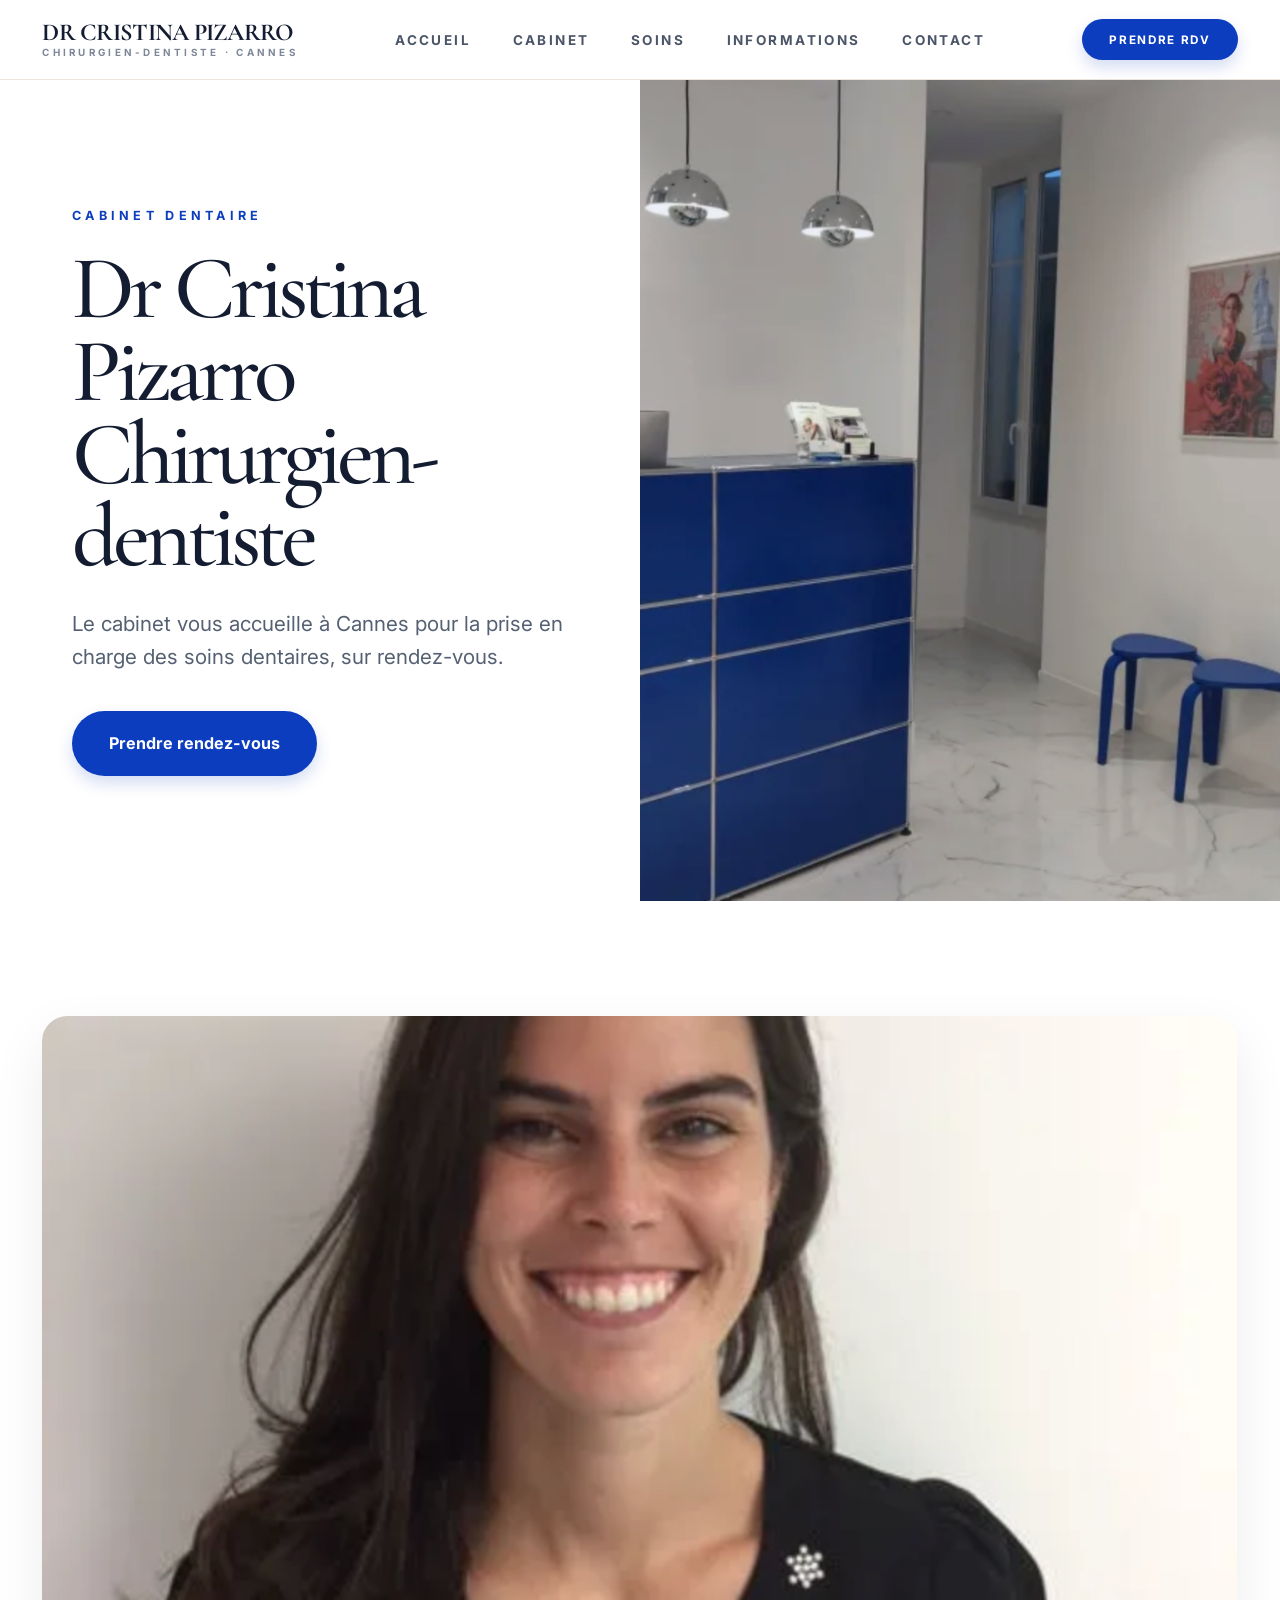
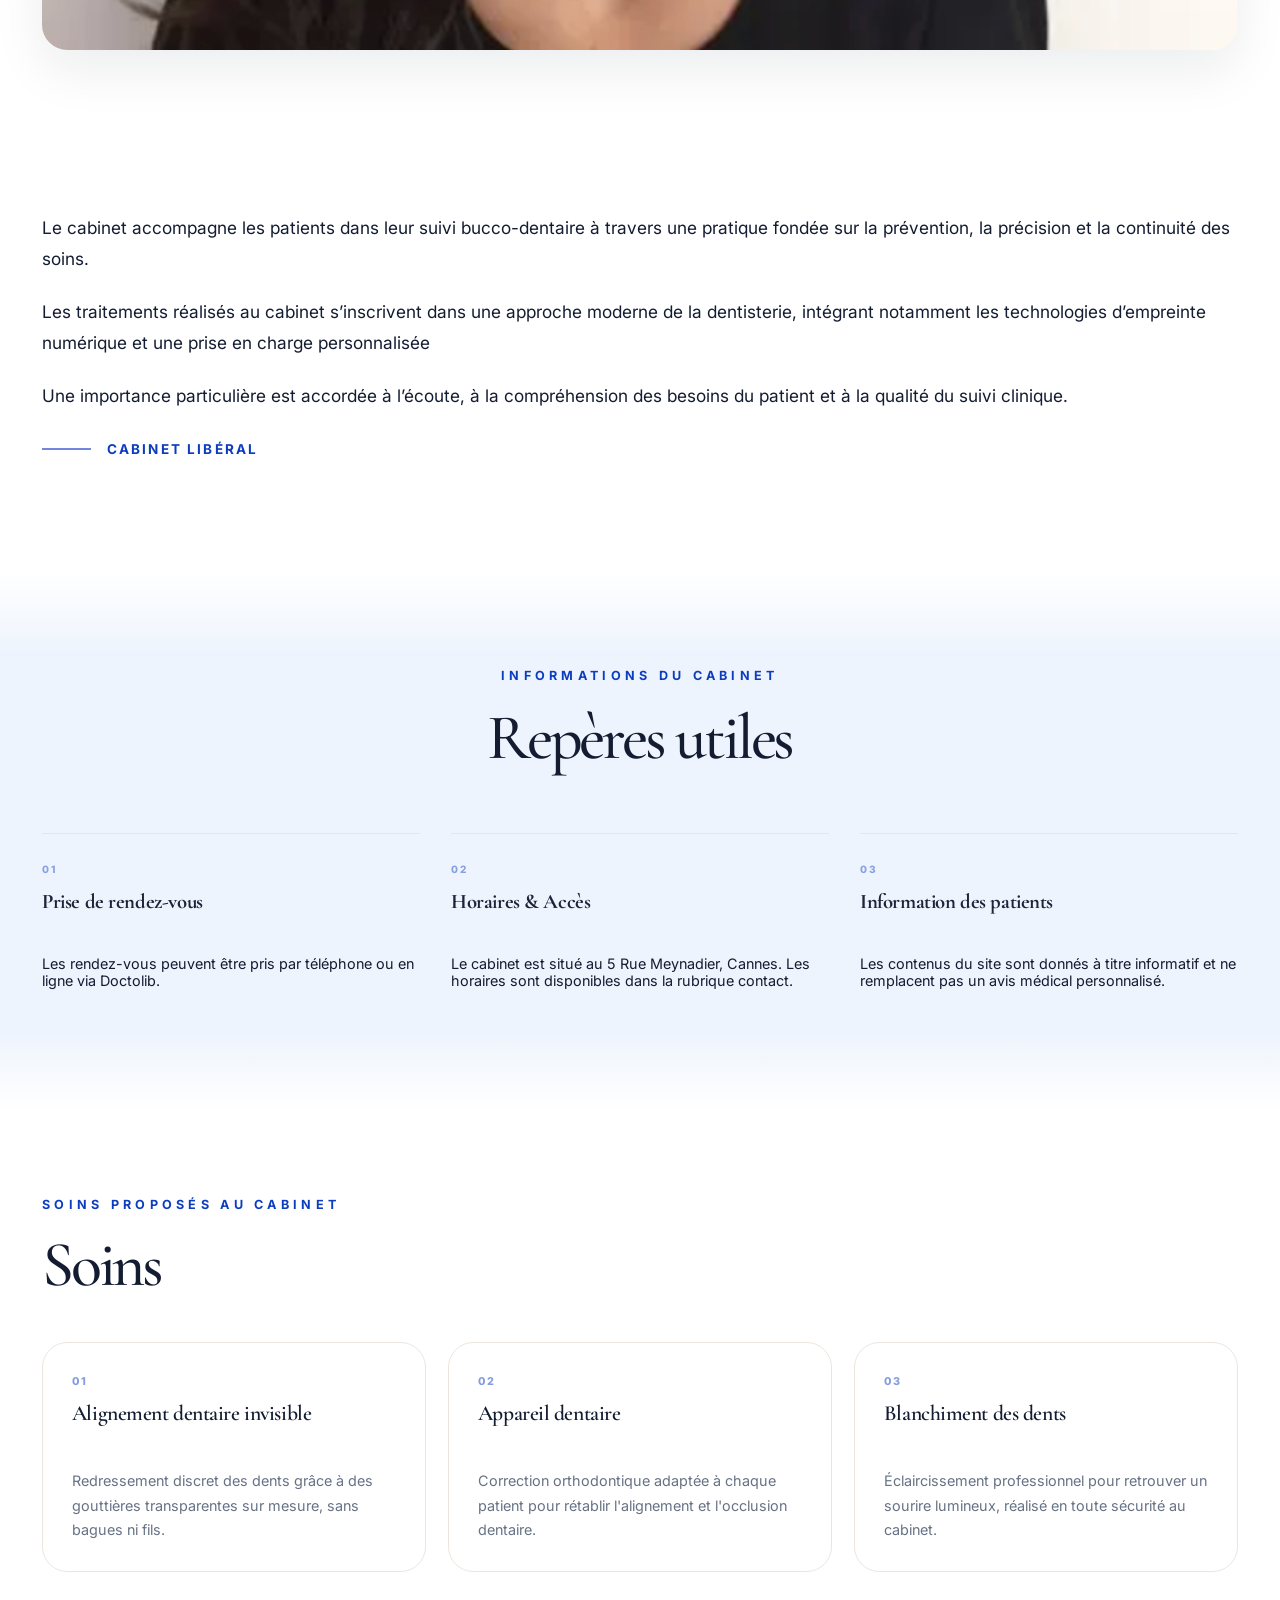
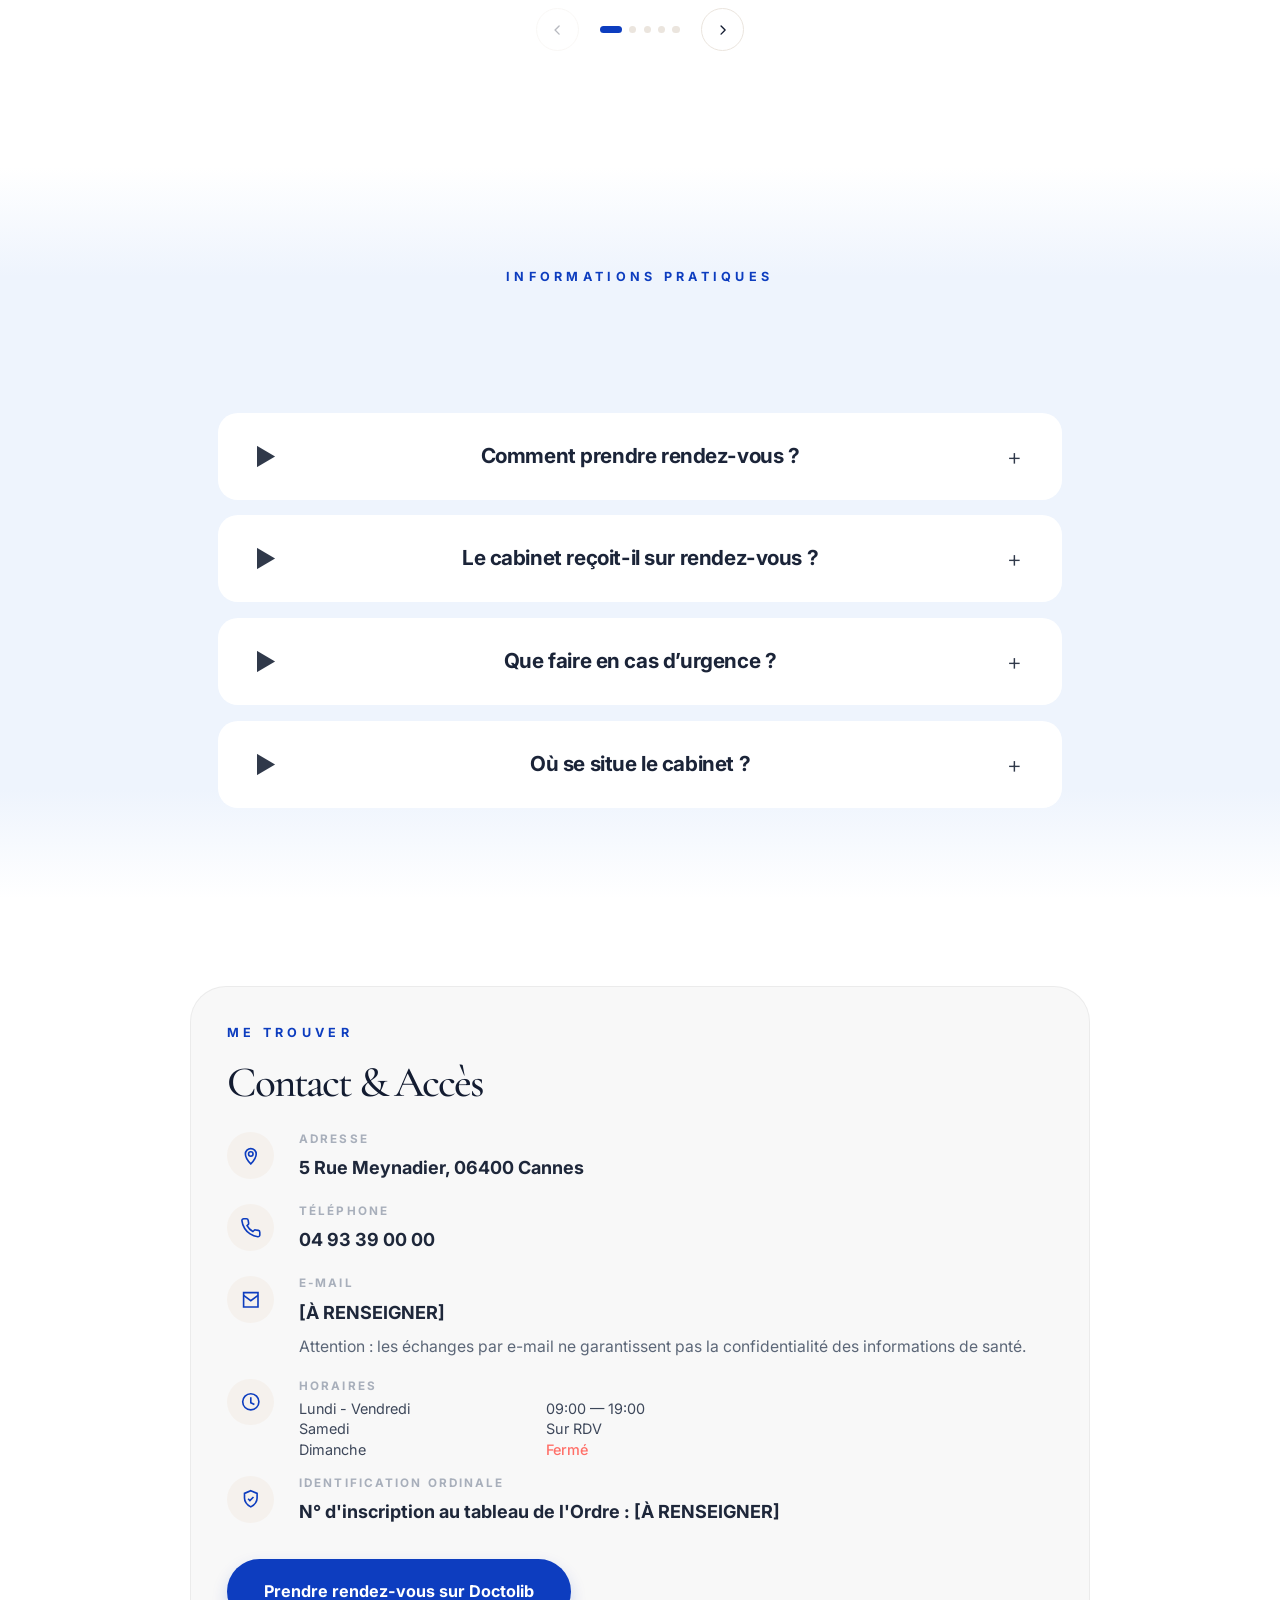
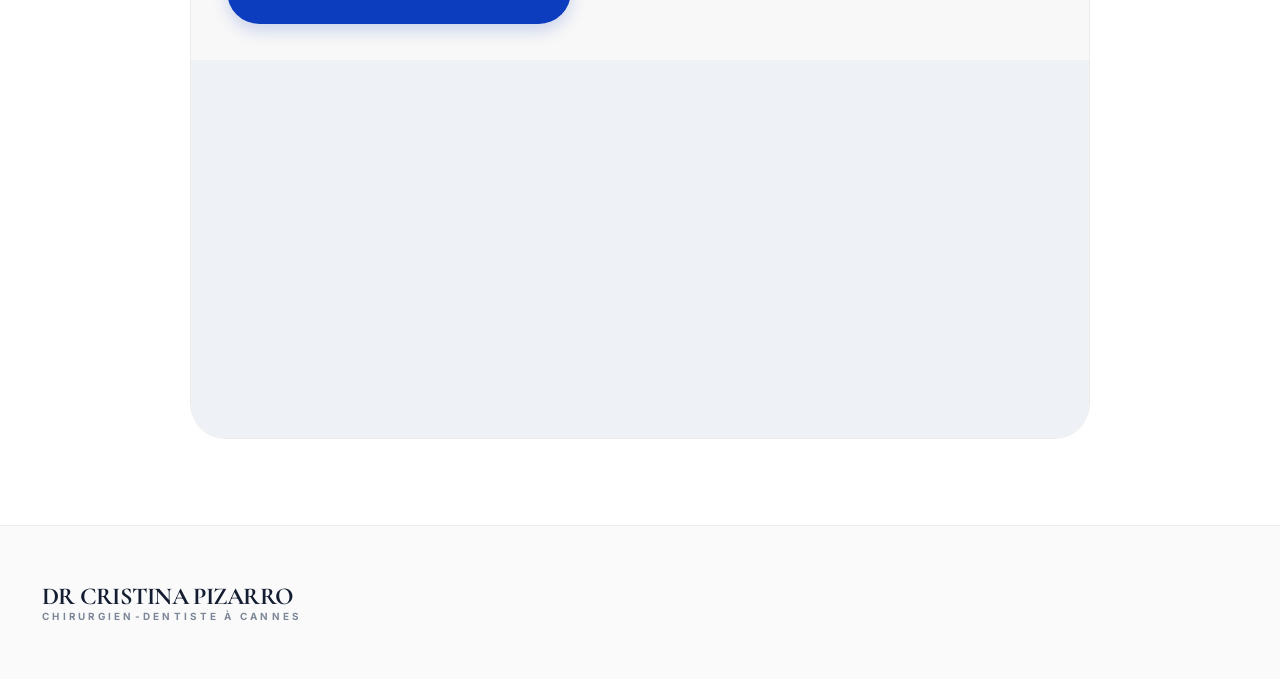
==== commit 7c5a3de9: "last" ====
--- a/index.html
+++ b/index.html
@@ -109,7 +109,7 @@
           </div>
 
           <div class="about__text">
-            <h2>La pratitienne</h2>
+            <h2>La praticienne</h2>
             <p>
               Le cabinet accompagne les patients dans leur suivi bucco-dentaire à travers une pratique fondée sur la prévention, la précision et la continuité des soins.
             </p>
@@ -146,7 +146,7 @@
               <div class="card__num">02</div>
               <h3 class="serif">Horaires & Accès</h3>
               <p>
-                Le cabinet est situé au 6 Boulevard Carnot, Cannes. Les horaires sont disponibles dans la rubrique contact.
+                Le cabinet est situé au 5 Rue Meynadier, Cannes. Les horaires sont disponibles dans la rubrique contact.
               </p>
             </article>
 
@@ -313,7 +313,7 @@
                 <span class="faq-plus">+</span>
               </button>
               <div class="faq-answer">
-                Le cabinet est situé au 6 Boulevard Carnot, 06400 Cannes.
+                Le cabinet est situé au 5 Rue Meynadier, 06400 Cannes.
               </div>
             </article>
           </div>
@@ -338,7 +338,7 @@
                   <div>
                     <div class="contact-info__label">Adresse</div>
                     <div class="contact-info__value">
-                      <strong>6 Boulevard Carnot, 06400 Cannes</strong>
+                      <strong>5 Rue Meynadier, 06400 Cannes</strong>
                     </div>
                   </div>
                 </div>
@@ -419,14 +419,14 @@
             <div class="contact-card__right">
               <iframe
                 class="map-iframe"
-                src="https://www.google.com/maps/embed?pb=!1m18!1m12!1m3!1d724.2!2d7.0139!3d43.5528!2m3!1f0!2f0!3f0!3m2!1i1024!2i768!4f13.1!3m3!1m2!1s0x12ce81898d8f9b29%3A0x5a4e5e5e5e5e5e5e!2s6+Boulevard+Carnot%2C+06400+Cannes!5e0!3m2!1sfr!2sfr!4v1"
+                src="https://www.google.com/maps/embed?pb=!1m18!1m12!1m3!1d2886.5!2d7.0146!3d43.5527!2m3!1f0!2f0!3f0!3m2!1i1024!2i768!4f13.1!3m3!1m2!1s0x12ce818dc6099943%3A0xd2679136964abca!2s5+Rue+Meynadier%2C+06400+Cannes!5e0!3m2!1sfr!2sfr!4v1"
                 width="100%"
                 height="100%"
                 style="border:0; display:block; width:100%; height:100%; min-height:16rem;"
                 allowfullscreen=""
                 loading="lazy"
                 referrerpolicy="no-referrer-when-downgrade"
-                title="Cabinet Dr Cristina Pizarro — 6 Boulevard Carnot, Cannes"
+                title="Cabinet Dr Cristina Pizarro — 5 rue Meynadier, 06400 Cannes"
               ></iframe>
             </div>
           </div>
--- a/style.css
+++ b/style.css
@@ -1898,6 +1898,15 @@
   .site-header__inner .btn--sm {
     display: none;
   }
+
+  /* Masquer les triangles FAQ sur mobile */
+  .faq-arrow {
+    display: none;
+  }
+
+  .faq-trigger {
+    grid-template-columns: 1fr 2.125rem;
+  }
 }
 
 /* Sur tablette intermédiaire : afficher burger, masquer nav */
